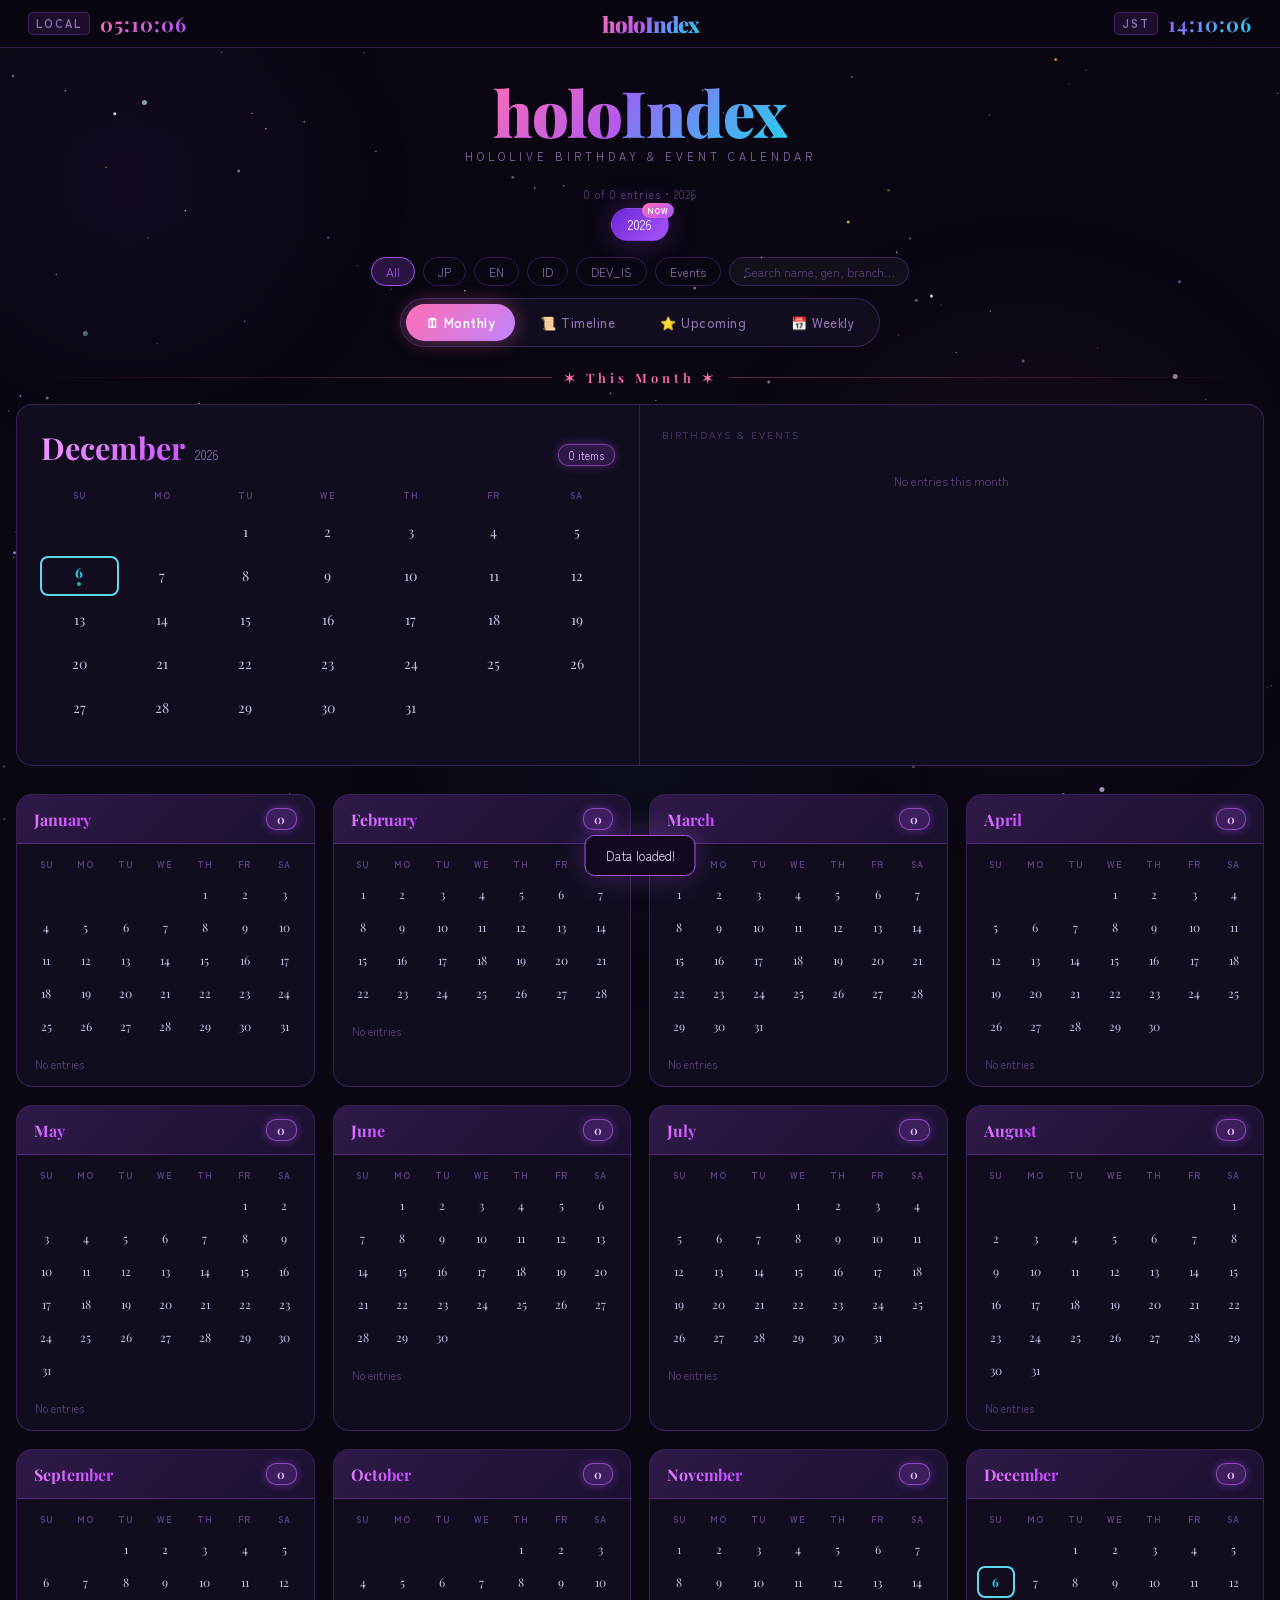
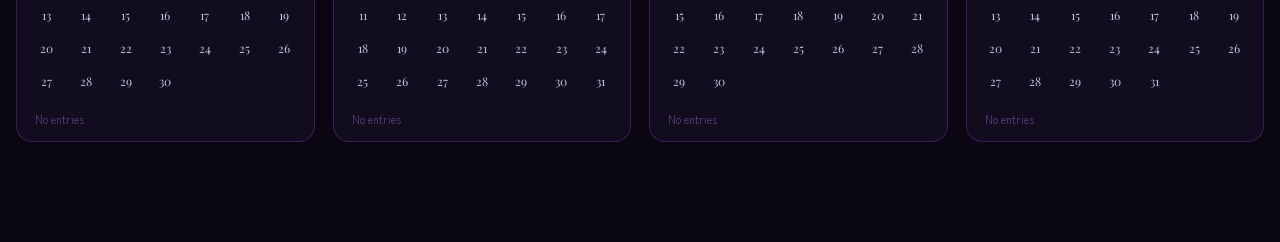
==== index.html @ 240d1dfe "Add files via upload" ====
<!DOCTYPE html>
<html lang="en">
<head>
<meta charset="UTF-8">
<meta name="viewport" content="width=device-width, initial-scale=1.0">
<title>holoIndex — Hololive Birthday & Event Calendar</title>
<!-- PWA -->
<link rel="manifest" href="manifest.json">
<meta name="theme-color" content="#a855f7">
<meta name="apple-mobile-web-app-capable" content="yes">
<meta name="apple-mobile-web-app-status-bar-style" content="black-translucent">
<meta name="apple-mobile-web-app-title" content="holoIndex">
<link rel="icon" href="favicon.ico">
<link rel="apple-touch-icon" href="icons/icon-192.png">
<link rel="preconnect" href="https://fonts.googleapis.com">
<link rel="preconnect" href="https://fonts.gstatic.com" crossorigin>
<!-- Subsetted to only weights actually used; display=swap prevents render blocking -->
<link rel="preload" as="style" href="https://fonts.googleapis.com/css2?family=Playfair+Display:ital,wght@0,400;0,700;0,900;1,400&family=Zen+Kaku+Gothic+New:wght@400;500;700&display=swap" onload="this.onload=null;this.rel='stylesheet'">
<noscript><link href="https://fonts.googleapis.com/css2?family=Playfair+Display:ital,wght@0,400;0,700;0,900;1,400&family=Zen+Kaku+Gothic+New:wght@400;500;700&display=swap" rel="stylesheet"></noscript>
<style>
:root {
  --bg-deep: #0a0612;
  --bg-card: #12091f;
  --bg-glass: rgba(20,10,40,0.7);
  --pink: #ff6eb4;
  --pink-light: #ffb3d9;
  --purple: #a855f7;
  --purple-deep: #6d28d9;
  --cyan: #22d3ee;
  --teal: #14b8a6;
  --gold: #cbd5e1;
  --gold-light: #f1f5f9;
  --border: rgba(168,85,247,0.25);
  --border-bright: rgba(168,85,247,0.6);
  --text: #e8d5f5;
  --text-dim: #9070b0;
  --text-muted: #5a3f7a;
  --shadow-purple: 0 0 30px rgba(168,85,247,0.3);
  --shadow-pink: 0 0 20px rgba(255,110,180,0.4);
  --shadow-gold: 0 0 20px rgba(203,213,225,0.35);
  /* Birthday palette aliases */
  --accent: #ff6eb4;
  --accent2: #c084fc;
  --accent3: #60d8f0;
  --glow: rgba(255,110,180,0.4);
  --surface: #110d1f;
  --surface2: #1a1430;
}
*{box-sizing:border-box;margin:0;padding:0}
html{scroll-behavior:smooth}
body{font-family:'Zen Kaku Gothic New',sans-serif;background:var(--bg-deep);color:var(--text);min-height:100vh;overflow-x:hidden;position:relative;}

/* STARFIELD — canvas-based, GPU-friendly */
#starfield{position:fixed;top:0;left:0;width:100%;height:100%;pointer-events:none;z-index:0;}
/* Static nebula blobs — no JS animation, composited once */
.nebula{position:absolute;border-radius:50%;filter:blur(80px);pointer-events:none;will-change:auto;}

/* CLOCK BAR */
#clockbar{position:sticky;top:0;z-index:100;background:rgba(10,6,18,0.96);backdrop-filter:blur(6px);-webkit-backdrop-filter:blur(6px);border-bottom:1px solid var(--border);padding:10px 28px;display:flex;justify-content:space-between;align-items:center;gap:16px;}
.clock-item{display:flex;align-items:center;gap:10px;font-family:'Playfair Display',serif;}
.clock-label{font-family:'Zen Kaku Gothic New',sans-serif;font-size:11px;letter-spacing:2px;text-transform:uppercase;color:var(--text-dim);font-weight:700;background:rgba(168,85,247,0.12);border:1px solid var(--border);border-radius:5px;padding:2px 7px;line-height:1.6;}
.clock-time{font-size:20px;font-weight:700;background:linear-gradient(135deg,var(--pink),var(--purple));-webkit-background-clip:text;-webkit-text-fill-color:transparent;background-clip:text;letter-spacing:1px;}
.clock-jst .clock-time{background:linear-gradient(135deg,var(--purple),var(--cyan));-webkit-background-clip:text;-webkit-text-fill-color:transparent;background-clip:text;}

/* HEADER */
#header{position:relative;z-index:10;text-align:center;padding:32px 24px 16px;}
.logo{font-family:'Playfair Display',serif;font-size:clamp(36px,6vw,64px);font-weight:900;letter-spacing:-1px;line-height:1;cursor:default;display:inline-block;}
.logo-holo{background:linear-gradient(135deg,#ff6eb4,#a855f7);-webkit-background-clip:text;-webkit-text-fill-color:transparent;background-clip:text;}
.logo-index{background:linear-gradient(135deg,#a855f7,#22d3ee);-webkit-background-clip:text;-webkit-text-fill-color:transparent;background-clip:text;}
.logo-sub{font-family:'Zen Kaku Gothic New',sans-serif;font-size:11px;letter-spacing:4px;text-transform:uppercase;color:var(--text-dim);margin-top:4px;}



/* YEAR SWITCHER */
#year-switcher{position:relative;z-index:10;display:flex;gap:8px;justify-content:center;padding:0 16px 16px;flex-wrap:wrap;}
.year-btn{padding:6px 16px;border-radius:20px;border:1px solid var(--border);background:transparent;color:var(--text-dim);cursor:pointer;font-family:'Zen Kaku Gothic New',sans-serif;font-size:13px;transition:all 0.2s;position:relative;}
.year-btn:hover{border-color:var(--purple);color:var(--purple)}
.year-btn.active{background:linear-gradient(135deg,var(--purple-deep),var(--purple));border-color:transparent;color:white;box-shadow:var(--shadow-purple);}
.now-badge{position:absolute;top:-6px;right:-6px;background:linear-gradient(135deg,var(--pink),var(--purple));color:white;font-size:8px;font-weight:700;letter-spacing:1px;padding:2px 5px;border-radius:8px;text-transform:uppercase;}

/* FILTER BAR */
#filter-bar{position:relative;z-index:10;display:flex;gap:8px;align-items:center;padding:0 16px 12px;flex-wrap:wrap;justify-content:center;}
.filter-btn{padding:5px 14px;border-radius:16px;border:1px solid var(--border);background:transparent;color:var(--text-dim);cursor:pointer;font-family:'Zen Kaku Gothic New',sans-serif;font-size:12px;transition:all 0.2s;}
.filter-btn:hover{border-color:var(--purple);color:var(--purple)}
.filter-btn.active{background:rgba(168,85,247,0.2);border-color:var(--purple);color:var(--purple);}
.filter-btn.events-btn.active{background:rgba(203,213,225,0.12);border-color:var(--gold);color:var(--gold);}
#search-input{padding:5px 14px;border-radius:16px;border:1px solid var(--border);background:rgba(255,255,255,0.04);color:var(--text);font-family:inherit;font-size:12px;outline:none;transition:border-color 0.2s;width:180px;}
#search-input:focus{border-color:var(--purple)}
#search-input::placeholder{color:var(--text-muted)}

/* ── VIEW TABS — pill style matching holoIndexBirthday ── */
#view-tabs{position:relative;z-index:10;display:flex;justify-content:center;padding:0 16px 22px;}
#view-tabs-inner{display:flex;gap:5px;background:var(--surface);border:1px solid var(--border);border-radius:50px;padding:5px;flex-wrap:wrap;}
.view-tab{background:transparent;border:none;color:var(--text-dim);cursor:pointer;font-family:'Zen Kaku Gothic New',sans-serif;font-size:13px;font-weight:500;padding:9px 20px;border-radius:40px;transition:all 0.3s;display:flex;align-items:center;gap:5px;letter-spacing:0.5px;}
.view-tab:hover:not(.active){color:var(--text);background:rgba(255,255,255,0.05);}
.view-tab.active{background:linear-gradient(135deg,var(--accent),var(--accent2));color:white;font-weight:700;box-shadow:0 0 20px var(--glow);}

/* MAIN */
#main{position:relative;z-index:10;max-width:1400px;margin:0 auto;padding:0 16px 40px;}
.view-pane{display:none}
.view-pane.active{display:block}


/* ── NEXT UP MINI BANNER (Monthly page) ── */
.next-up-banner{position:relative;background:var(--surface);border:1px solid var(--border-bright);border-radius:16px;padding:18px 24px;margin-bottom:20px;display:flex;align-items:center;gap:18px;overflow:hidden;cursor:pointer;transition:transform 0.25s,box-shadow 0.25s;}
.next-up-banner::before{content:'';position:absolute;inset:0;background:linear-gradient(135deg,rgba(168,85,247,0.08),rgba(255,110,180,0.06));pointer-events:none;}
.next-up-banner:hover{transform:translateY(-3px);box-shadow:0 16px 48px rgba(168,85,247,0.2);}
.next-up-banner.is-event-banner{border-color:rgba(203,213,225,0.45);}
.next-up-banner.is-event-banner::before{background:linear-gradient(135deg,rgba(203,213,225,0.07),rgba(148,163,184,0.04));}
.nub-label{font-size:10px;letter-spacing:2.5px;text-transform:uppercase;color:var(--text-dim);font-family:'Zen Kaku Gothic New',sans-serif;margin-bottom:4px;font-weight:700;text-align:center;}
.nub-avatar{flex-shrink:0;width:54px;height:54px;border-radius:50%;border:2px solid var(--border-bright);overflow:hidden;display:flex;align-items:center;justify-content:center;font-size:28px;background:var(--bg-deep);box-shadow:var(--shadow-purple);}
.nub-avatar img{width:100%;height:100%;object-fit:cover;}
.nub-info{flex:1;min-width:0;}
.nub-name{font-family:'Playfair Display',serif;font-size:1.25rem;font-weight:700;color:var(--text);white-space:nowrap;overflow:hidden;text-overflow:ellipsis;}
.nub-date{font-size:12px;color:var(--pink);font-weight:600;margin-top:2px;}
.nub-countdown{display:flex;gap:10px;align-items:center;flex-shrink:0;}
.nub-countdown-unit{display:flex;flex-direction:column;align-items:center;background:rgba(168,85,247,0.12);border:1px solid rgba(168,85,247,0.3);border-radius:10px;padding:8px 12px;min-width:52px;}
.nub-countdown-unit.gold-unit{background:rgba(203,213,225,0.08);border-color:rgba(203,213,225,0.3);}
.nub-num{font-family:'Playfair Display',serif;font-size:1.5rem;font-weight:700;background:linear-gradient(135deg,var(--pink),var(--purple));-webkit-background-clip:text;-webkit-text-fill-color:transparent;background-clip:text;line-height:1;}
.nub-num.gold-num{background:linear-gradient(135deg,#f1f5f9,#94a3b8);-webkit-background-clip:text;-webkit-text-fill-color:transparent;background-clip:text;}
.nub-lbl{font-size:9px;letter-spacing:1.5px;text-transform:uppercase;color:var(--text-muted);margin-top:3px;font-weight:700;}
.nub-today{font-family:'Playfair Display',serif;font-size:1.4rem;font-weight:700;}
.nub-arrow{font-size:20px;color:var(--text-muted);flex-shrink:0;transition:color 0.2s;}
.next-up-banner:hover .nub-arrow{color:var(--purple);}
@media(max-width:600px){.nub-countdown{gap:6px;}.nub-countdown-unit{padding:6px 8px;min-width:42px;}.nub-num{font-size:1.2rem;}.next-up-banner{gap:12px;padding:14px 16px;}}

.this-month-divider{text-align:center;margin-bottom:18px;font-family:'Playfair Display',serif;font-size:13px;font-weight:600;letter-spacing:4px;color:var(--pink);display:flex;align-items:center;gap:12px;}
.this-month-divider::before,.this-month-divider::after{content:'';flex:1;height:1px;background:linear-gradient(90deg,transparent,rgba(255,110,180,0.35));}
.this-month-divider::after{background:linear-gradient(90deg,rgba(255,110,180,0.35),transparent);}

.this-month-panel{background:var(--surface);border:1px solid var(--border);border-radius:16px;overflow:hidden;margin-bottom:28px;transition:transform 0.3s,box-shadow 0.3s;}
.this-month-panel:hover{transform:translateY(-4px);box-shadow:0 20px 60px rgba(192,132,252,0.15);}
.this-month-inner{display:grid;grid-template-columns:1fr 1fr;min-height:360px;}
@media(max-width:800px){.this-month-inner{grid-template-columns:1fr;}}
.this-month-cal{padding:22px 24px;border-right:1px solid var(--border);}
@media(max-width:800px){.this-month-cal{border-right:none;border-bottom:1px solid var(--border);}}
.this-month-cal-header{display:flex;align-items:baseline;gap:10px;margin-bottom:18px;flex-wrap:wrap;}
.this-month-cal-title{font-family:'Playfair Display',serif;font-size:1.9rem;font-weight:700;background:linear-gradient(135deg,#f0a0ff,#cc50ff);-webkit-background-clip:text;-webkit-text-fill-color:transparent;background-clip:text;}
.this-month-cal-year{font-size:13px;color:var(--text-dim);}
.this-month-cal-count{margin-left:auto;font-size:11px;color:#e8b0ff;background:rgba(180,80,255,0.18);border:1px solid rgba(200,100,255,0.5);padding:2px 10px;border-radius:10px;box-shadow:0 0 10px rgba(180,80,255,0.35);}
.this-month-cal-body{}
.this-month-list{padding:22px 22px;overflow-y:auto;max-height:500px;display:flex;flex-direction:column;gap:8px;}
.this-month-list::-webkit-scrollbar{width:4px}
.this-month-list::-webkit-scrollbar-track{background:transparent}
.this-month-list::-webkit-scrollbar-thumb{background:var(--purple);border-radius:2px}
.this-month-list-header{font-size:10px;letter-spacing:2px;text-transform:uppercase;color:var(--text-muted);margin-bottom:2px;flex-shrink:0;}

/* Shared entry row style (featured + grid) */
.bday-row-item{display:flex;align-items:center;gap:10px;padding:8px 11px;background:var(--surface2);border-radius:10px;border:1px solid var(--border);cursor:pointer;transition:all 0.2s;font-size:13px;}
.bday-row-item:hover{border-color:var(--accent2);background:rgba(192,132,252,0.08);}
.bday-row-item.is-event{background:rgba(203,213,225,0.04);border-color:rgba(203,213,225,0.18);}
.bday-row-item.is-event:hover{border-color:rgba(203,213,225,0.4);background:rgba(203,213,225,0.08);}
.bday-day-badge{flex-shrink:0;min-width:28px;height:28px;border-radius:50%;display:flex;align-items:center;justify-content:center;font-family:'Playfair Display',serif;font-size:12px;font-weight:700;background:linear-gradient(135deg,var(--accent),var(--accent2));color:white;}
.bday-day-badge.gold{background:linear-gradient(135deg,#334155,#94a3b8);color:#f1f5f9;}
.bday-day-badge.cyan{background:linear-gradient(135deg,var(--teal),var(--cyan));color:#fff;}
.bday-row-item.is-debut{background:rgba(34,211,238,0.05);border-color:rgba(34,211,238,0.2);}
.bday-row-item.is-debut:hover{border-color:rgba(34,211,238,0.5);background:rgba(34,211,238,0.1);}
.bday-row-item.is-both{background:linear-gradient(135deg,rgba(255,110,180,0.07),rgba(34,211,238,0.07));border-color:rgba(160,200,230,0.35);}
.bday-row-item.is-both:hover{border-color:rgba(160,200,230,0.7);background:linear-gradient(135deg,rgba(255,110,180,0.12),rgba(34,211,238,0.12));}
.bday-name.both-name{color:transparent !important;}
.bday-name.both-name::after{content:attr(data-name);position:absolute;left:0;top:0;width:100%;background:linear-gradient(90deg,var(--pink),var(--cyan));-webkit-background-clip:text;-webkit-text-fill-color:transparent;background-clip:text;}
.bday-name.debut-name{color:#a8eefc;}
.bday-countdown.cyan{color:var(--cyan);}
.bday-day-badge{flex-shrink:0;min-width:32px;height:32px;border-radius:8px;display:flex;align-items:center;justify-content:center;font-family:'Playfair Display',serif;font-size:13px;font-weight:700;background:linear-gradient(135deg,var(--accent),var(--accent2));color:white;box-shadow:0 2px 6px rgba(0,0,0,0.4);}
.bday-day-badge.gold{background:linear-gradient(135deg,#334155,#94a3b8);color:#f1f5f9;}
.bday-day-badge.cyan{background:linear-gradient(135deg,var(--teal),var(--cyan));color:#fff;}
.bday-day-badge.pink-cyan{background:linear-gradient(135deg,var(--accent),var(--cyan));color:#fff;}
.bday-avatar{flex-shrink:0;width:32px;height:32px;border-radius:50%;border:2px solid rgba(168,85,247,0.5);overflow:hidden;display:flex;align-items:center;justify-content:center;font-size:15px;background:var(--bg-deep);box-shadow:0 2px 6px rgba(0,0,0,0.4);}
.bday-avatar img{width:100%;height:100%;object-fit:cover}
.bday-name{font-weight:700;flex:1;white-space:nowrap;overflow:hidden;text-overflow:ellipsis;color:var(--text);position:relative;}
.bday-name.both-name{overflow:visible;}
.bday-name.event-name{color:var(--gold-light);}
.bday-gen{font-size:11px;color:var(--text-muted);}
.bday-countdown{flex-shrink:0;font-family:'Playfair Display',serif;font-size:11px;font-weight:700;color:var(--accent);white-space:nowrap;}
.bday-countdown.gold{color:var(--gold);}
.bday-countdown.teal{color:var(--teal);}
.bday-countdown.past{color:var(--text-muted);font-weight:400;}
.bday-countdown.both{background:linear-gradient(90deg,var(--pink),var(--cyan)) !important;-webkit-background-clip:text !important;-webkit-text-fill-color:transparent !important;background-clip:text !important;}

/* ── 12-MONTH GRID — holoIndexBirthday style ── */
.months-grid{display:grid;grid-template-columns:repeat(auto-fill,minmax(290px,1fr));gap:18px;padding-bottom:60px;}
.month-card{background:var(--surface);border:1px solid var(--border);border-radius:16px;overflow:hidden;transition:transform 0.3s,box-shadow 0.3s;}
.month-card:hover{transform:translateY(-4px);box-shadow:0 20px 60px rgba(192,132,252,0.15);}
.month-card-header{padding:13px 17px;background:linear-gradient(135deg,rgba(180,80,255,0.18),rgba(140,60,255,0.08));border-bottom:1px solid rgba(180,80,255,0.3);display:flex;justify-content:space-between;align-items:center;}
.month-card-name{font-family:'Playfair Display',serif;font-size:16px;font-weight:700;background:linear-gradient(135deg,#e580ff,#c040ff);-webkit-background-clip:text;-webkit-text-fill-color:transparent;background-clip:text;}
.month-card-count{font-size:12px;font-weight:700;font-family:'Playfair Display',serif;color:#e8b0ff;background:rgba(180,80,255,0.2);border:1px solid rgba(200,100,255,0.6);padding:2px 10px;border-radius:10px;letter-spacing:0.5px;box-shadow:0 0 10px rgba(180,80,255,0.4);}
.month-card-cal{padding:11px;}
.month-entries{display:flex;flex-direction:column;gap:6px;padding:0 10px 10px;max-height:240px;overflow-y:auto;}
.month-entries::-webkit-scrollbar{width:3px}
.month-entries::-webkit-scrollbar-thumb{background:var(--border-bright);border-radius:2px}

/* MINI CALENDAR */
.mini-cal{width:100%}
.mini-cal-grid{display:grid;grid-template-columns:repeat(7,1fr);gap:3px;}
.mini-cal-grid.large-grid{gap:6px;}
.mini-cal-day-label{text-align:center;font-size:9px;color:var(--text-muted);padding:3px 2px 5px;font-weight:700;letter-spacing:1px;text-transform:uppercase;}
.mini-cal-cell{text-align:center;font-size:12px;padding:5px 2px;border-radius:7px;cursor:default;position:relative;font-family:'Playfair Display',serif;color:#c8bfe0;min-height:30px;display:flex;flex-direction:column;align-items:center;justify-content:center;line-height:1;transition:all 0.2s;}
.mini-cal-cell.large{font-size:14px;min-height:38px;}
/* Birthday cells: soft pink with opacity */
.mini-cal-cell.has-birthday{background:linear-gradient(135deg,rgba(255,110,180,0.9),rgba(192,132,252,0.8));border:1px solid rgba(255,110,180,0.95);color:#fff;font-weight:700;cursor:pointer;box-shadow:0 0 10px rgba(255,110,180,0.55),inset 0 1px 0 rgba(255,255,255,0.25);text-shadow:0 1px 3px rgba(0,0,0,0.4);}
.mini-cal-cell.has-birthday:hover{background:linear-gradient(135deg,rgba(255,110,180,1),rgba(192,132,252,0.95));transform:scale(1.12);z-index:2;box-shadow:0 0 18px rgba(255,110,180,0.75);}
.mini-cal-cell.has-event{color:#0f172a;background:linear-gradient(135deg,rgba(241,245,249,0.95),rgba(203,213,225,0.85));font-weight:700;cursor:pointer;border:1px solid rgba(241,245,249,0.99);box-shadow:0 0 10px rgba(203,213,225,0.4),inset 0 1px 0 rgba(255,255,255,0.5);text-shadow:0 1px 2px rgba(0,0,0,0.15);}
.mini-cal-cell.has-event:hover{background:linear-gradient(135deg,rgba(241,245,249,1),rgba(203,213,225,0.95));transform:scale(1.12);z-index:2;box-shadow:0 0 18px rgba(203,213,225,0.6);}
.mini-cal-cell.has-birthday.has-event{background:linear-gradient(135deg,rgba(255,110,180,0.9),rgba(192,132,252,0.8));border:2px solid rgba(241,245,249,0.95);color:#fff;font-weight:700;cursor:pointer;box-shadow:0 0 10px rgba(255,110,180,0.55),0 0 8px rgba(203,213,225,0.4),inset 0 1px 0 rgba(255,255,255,0.25);text-shadow:0 1px 3px rgba(0,0,0,0.4);}
.mini-cal-cell.has-birthday.has-event:hover{background:linear-gradient(135deg,rgba(255,110,180,1),rgba(192,132,252,0.95));transform:scale(1.12);z-index:2;box-shadow:0 0 18px rgba(255,110,180,0.75),0 0 12px rgba(203,213,225,0.5);}
.mini-cal-cell.has-debut{background:linear-gradient(135deg,rgba(34,211,238,0.9),rgba(20,184,166,0.8));border:1px solid rgba(34,211,238,0.95);color:#fff;font-weight:700;cursor:pointer;box-shadow:0 0 10px rgba(34,211,238,0.55),inset 0 1px 0 rgba(255,255,255,0.25);text-shadow:0 1px 3px rgba(0,0,0,0.4);}
.mini-cal-cell.has-debut:hover{background:linear-gradient(135deg,rgba(34,211,238,1),rgba(20,184,166,0.95));transform:scale(1.12);z-index:2;box-shadow:0 0 18px rgba(34,211,238,0.75);}
.mini-cal-cell.has-birthday.has-debut{background:linear-gradient(135deg,rgba(255,110,180,0.9) 0%,rgba(200,100,220,0.75) 50%,rgba(34,211,238,0.9) 100%);border:1px solid rgba(200,160,240,0.95);color:#fff;font-weight:700;box-shadow:0 0 10px rgba(255,110,180,0.45),0 0 8px rgba(34,211,238,0.4),inset 0 1px 0 rgba(255,255,255,0.25);text-shadow:0 1px 3px rgba(0,0,0,0.5);}
.mini-cal-cell.has-birthday.has-debut:hover{background:linear-gradient(135deg,rgba(255,110,180,1) 0%,rgba(200,100,220,0.9) 50%,rgba(34,211,238,1) 100%);transform:scale(1.12);z-index:2;box-shadow:0 0 16px rgba(255,110,180,0.65),0 0 12px rgba(34,211,238,0.55);}
.mini-cal-cell.has-event.has-debut{background:linear-gradient(135deg,rgba(34,211,238,0.9),rgba(20,184,166,0.8));border:2px solid rgba(241,245,249,0.95);color:#fff;font-weight:700;cursor:pointer;box-shadow:0 0 10px rgba(34,211,238,0.55),0 0 8px rgba(203,213,225,0.4),inset 0 1px 0 rgba(255,255,255,0.25);text-shadow:0 1px 3px rgba(0,0,0,0.4);}
.mini-cal-cell.has-event.has-debut:hover{background:linear-gradient(135deg,rgba(34,211,238,1),rgba(20,184,166,0.95));transform:scale(1.12);z-index:2;box-shadow:0 0 18px rgba(34,211,238,0.75),0 0 12px rgba(203,213,225,0.5);}
.mini-cal-cell.has-birthday.has-event.has-debut{background:linear-gradient(135deg,rgba(255,110,180,0.9) 0%,rgba(200,100,220,0.75) 50%,rgba(34,211,238,0.9) 100%);border:2px solid rgba(241,245,249,0.95);color:#fff;font-weight:700;box-shadow:0 0 12px rgba(255,110,180,0.45),0 0 10px rgba(203,213,225,0.4),0 0 8px rgba(34,211,238,0.4),inset 0 1px 0 rgba(255,255,255,0.25);text-shadow:0 1px 3px rgba(0,0,0,0.5);}
.mini-cal-cell.has-birthday.has-event.has-debut:hover{background:linear-gradient(135deg,rgba(255,110,180,1) 0%,rgba(200,100,220,0.9) 50%,rgba(34,211,238,1) 100%);transform:scale(1.12);z-index:2;box-shadow:0 0 18px rgba(255,110,180,0.65),0 0 16px rgba(203,213,225,0.5),0 0 12px rgba(34,211,238,0.55);}
.mini-cal-cell.today{outline:2px solid var(--accent3);outline-offset:-1px;color:var(--cyan);font-weight:700;}
.mini-cal-cell.has-birthday.has-event.has-debut.today{outline:none;box-shadow:0 0 0 2px rgba(34,211,238,0.8),0 0 12px rgba(255,110,180,0.45),0 0 10px rgba(203,213,225,0.4),0 0 8px rgba(34,211,238,0.4),inset 0 1px 0 rgba(255,255,255,0.25);}
.mini-cal-cell .today-dot{width:4px;height:4px;border-radius:50%;background:var(--teal);margin-top:2px;flex-shrink:0;}

/* TIMELINE */
.timeline-month{margin-bottom:36px}
.timeline-month-title{font-family:'Playfair Display',serif;font-size:22px;font-weight:700;color:var(--text);margin-bottom:14px;padding-bottom:8px;border-bottom:1px solid var(--border);display:flex;align-items:center;gap:8px;}
.timeline-month-title::before{content:'';width:5px;height:22px;border-radius:2px;background:linear-gradient(var(--pink),var(--purple));display:inline-block;}
.timeline-scroll{display:flex;gap:14px;overflow-x:auto;padding-bottom:10px;}
.timeline-scroll::-webkit-scrollbar{height:5px}
.timeline-scroll::-webkit-scrollbar-track{background:transparent}
.timeline-scroll::-webkit-scrollbar-thumb{background:var(--border-bright);border-radius:2px}
.timeline-card{flex:0 0 auto;width:175px;background:rgba(17,13,31,0.95);border:1px solid var(--border);border-radius:14px;padding:16px 13px;text-align:center;cursor:pointer;transition:border-color 0.2s,transform 0.2s,box-shadow 0.2s;}
.timeline-card:hover{border-color:var(--border-bright);transform:translateY(-2px);box-shadow:var(--shadow-purple)}
.timeline-card.event-card{border-color:rgba(203,213,225,0.3)}
.timeline-card.event-card:hover{border-color:var(--gold);box-shadow:var(--shadow-gold)}
.tl-date-circle{width:52px;height:52px;border-radius:50%;margin:0 auto 10px;background:linear-gradient(135deg,var(--purple-deep),var(--purple));display:flex;align-items:center;justify-content:center;font-family:'Playfair Display',serif;font-size:20px;font-weight:700;color:white;box-shadow:var(--shadow-purple);}
.timeline-card.event-card .tl-date-circle{background:linear-gradient(135deg,#334155,#94a3b8);color:#f1f5f9;box-shadow:var(--shadow-gold);}
.timeline-card.both-card{border-color:rgba(160,200,230,0.35);}
.timeline-card.both-card:hover{border-color:rgba(160,200,230,0.7);box-shadow:0 0 12px rgba(160,200,230,0.3);}
.timeline-card.both-card .tl-date-circle{background:linear-gradient(135deg,var(--accent),var(--cyan));}
.timeline-card.both-card .tl-name{background:linear-gradient(90deg,var(--pink),var(--cyan));-webkit-background-clip:text;-webkit-text-fill-color:transparent;background-clip:text;}
.tl-name.both-name{background:linear-gradient(90deg,var(--pink),var(--cyan));-webkit-background-clip:text;-webkit-text-fill-color:transparent;background-clip:text;}
.timeline-card.both-card .tl-gen-badge{background:linear-gradient(135deg,rgba(255,110,180,0.15),rgba(34,211,238,0.15));color:var(--cyan);border-color:rgba(160,200,230,0.3);}
.timeline-card.debut-card{border-color:rgba(34,211,238,0.3);}
.timeline-card.debut-card:hover{border-color:var(--cyan);box-shadow:0 0 12px rgba(34,211,238,0.3);}
.timeline-card.debut-card .tl-date-circle{background:linear-gradient(135deg,var(--teal),var(--cyan));box-shadow:0 0 10px rgba(34,211,238,0.4);}
.timeline-card.debut-card .tl-gen-badge{background:rgba(34,211,238,0.15);color:var(--cyan);border-color:rgba(34,211,238,0.3);}
.upcoming-item.both-item{border-color:rgba(160,200,230,0.35);}
.upcoming-item.both-item:hover{border-color:rgba(160,200,230,0.7);background:linear-gradient(135deg,rgba(255,110,180,0.05),rgba(34,211,238,0.05));}
.upcoming-item.debut-item{border-color:rgba(34,211,238,0.2);}
.upcoming-item.debut-item:hover{border-color:var(--cyan);background:rgba(34,211,238,0.05);}
.up-time.cyan{color:var(--cyan);}
.week-chip.both-chip{background:linear-gradient(135deg,rgba(255,110,180,0.1),rgba(34,211,238,0.1));border-color:rgba(160,200,230,0.3);}
.week-chip.both-chip:hover{background:linear-gradient(135deg,rgba(255,110,180,0.2),rgba(34,211,238,0.2));}
.chip-name.both{background:linear-gradient(90deg,var(--pink),var(--cyan));-webkit-background-clip:text;-webkit-text-fill-color:transparent;background-clip:text;}
.week-chip.debut-chip{background:rgba(34,211,238,0.1);border-color:rgba(34,211,238,0.25);}
.week-chip.debut-chip:hover{background:rgba(34,211,238,0.2);}
.chip-name.cyan{color:var(--cyan);}
.tl-avatar{width:66px;height:66px;border-radius:50%;margin:0 auto 8px;border:2px solid var(--border-bright);overflow:hidden;display:flex;align-items:center;justify-content:center;font-size:30px;background:var(--bg-card);}
.tl-avatar img{width:100%;height:100%;object-fit:cover}
.tl-name{font-size:13px;font-weight:600;color:var(--text);white-space:nowrap;overflow:hidden;text-overflow:ellipsis;margin-bottom:5px;}
.tl-gen-badge{display:inline-block;font-size:11px;padding:3px 8px;border-radius:8px;background:rgba(168,85,247,0.2);color:var(--purple);border:1px solid rgba(168,85,247,0.3);letter-spacing:0.5px;}
.timeline-card.event-card .tl-gen-badge{background:rgba(203,213,225,0.12);color:var(--gold);border-color:rgba(203,213,225,0.3);}
.tl-debut{font-size:11px;color:var(--text-muted);margin-top:4px}

/* UPCOMING */
.upcoming-next{background:rgba(20,10,40,0.85);border:1px solid var(--border-bright);border-radius:20px;padding:28px;margin-bottom:24px;box-shadow:var(--shadow-purple);display:flex;align-items:center;gap:28px;flex-wrap:wrap;justify-content:center;}
.upcoming-avatar{width:120px;height:120px;border-radius:50%;border:3px solid var(--pink);overflow:hidden;display:flex;align-items:center;justify-content:center;font-size:52px;background:var(--bg-card);box-shadow:var(--shadow-pink);}
.upcoming-avatar img{width:100%;height:100%;object-fit:cover}
.upcoming-info{text-align:center}
.upcoming-label{font-size:12px;letter-spacing:3px;text-transform:uppercase;color:var(--text-dim);margin-bottom:4px;}
.upcoming-name{font-family:'Playfair Display',serif;font-size:clamp(20px,5vw,32px);font-weight:700;color:var(--text);margin-bottom:4px;}
.upcoming-date{font-family:'Playfair Display',serif;font-size:clamp(14px,3vw,19px);color:var(--pink);margin-bottom:12px;}
.upcoming-countdown{display:flex;gap:16px;justify-content:center;flex-wrap:wrap;}
.countdown-unit{text-align:center}
.countdown-num{font-family:'Playfair Display',serif;font-size:clamp(40px,10vw,72px);font-weight:900;background:linear-gradient(160deg,#e0f7ff 0%,#7dd3fc 50%,#bfdbfe 100%);-webkit-background-clip:text;-webkit-text-fill-color:transparent;background-clip:text;line-height:1;display:block;}
.countdown-lbl{font-size:11px;letter-spacing:2px;text-transform:uppercase;color:var(--text-dim);font-weight:500;}
.today-badge{font-family:'Playfair Display',serif;font-size:28px;font-weight:700;color:var(--teal);letter-spacing:2px;}
.upcoming-list{display:flex;flex-direction:column;gap:10px;}
/* Removed backdrop-filter from every row — it forces a compositing layer per item and kills scroll perf on mobile */
.upcoming-item{background:rgba(20,10,40,0.75);border:1px solid var(--border);border-radius:12px;padding:14px 18px;display:flex;align-items:center;gap:14px;cursor:pointer;transition:border-color 0.2s,background 0.2s;content-visibility:auto;contain-intrinsic-size:0 68px;}
.upcoming-item:hover{border-color:var(--border-bright);background:rgba(168,85,247,0.07)}
.upcoming-item.event-item{border-color:rgba(203,213,225,0.2)}
.upcoming-item.event-item:hover{border-color:var(--gold)}
.up-avatar{width:48px;height:48px;border-radius:50%;border:2px solid var(--border-bright);overflow:hidden;display:flex;align-items:center;justify-content:center;font-size:24px;background:var(--bg-card);flex-shrink:0;}
.up-avatar img{width:100%;height:100%;object-fit:cover}
.up-info{flex:1;min-width:0}
.up-name{font-size:16px;font-weight:600;color:var(--text)}
.up-name.both{background:linear-gradient(90deg,var(--pink),var(--cyan)) !important;-webkit-background-clip:text !important;-webkit-text-fill-color:transparent !important;background-clip:text !important;color:transparent !important;}
.up-sub{font-size:13px;color:var(--text-dim);margin-top:2px}
.up-time{font-family:'Playfair Display',serif;font-size:16px;color:var(--pink);font-weight:600;white-space:nowrap;}
.up-time.gold{color:var(--gold)}.up-time.teal{color:var(--teal)}.up-time.muted{color:var(--text-muted)}

/* WEEKLY */
.week-nav{display:flex;align-items:center;justify-content:center;gap:16px;margin-bottom:18px;}
.week-nav-btn{background:transparent;border:1px solid var(--border);color:var(--text-dim);border-radius:8px;padding:8px 18px;cursor:pointer;font-family:inherit;font-size:15px;transition:all 0.2s;}
.week-nav-btn:hover{border-color:var(--purple);color:var(--purple)}
.week-range{font-family:'Playfair Display',serif;font-size:clamp(14px,3vw,19px);color:var(--text);font-weight:600;min-width:min(260px,40vw);text-align:center;}
.week-grid-scroll{overflow-x:auto;padding-bottom:8px;}
.week-grid-scroll::-webkit-scrollbar{height:5px}
.week-grid-scroll::-webkit-scrollbar-track{background:transparent}
.week-grid-scroll::-webkit-scrollbar-thumb{background:var(--border-bright);border-radius:2px}
.week-grid{display:grid;grid-template-columns:repeat(7,minmax(120px,1fr));gap:10px;min-width:700px;}
.week-day-col{background:var(--bg-glass);border:1px solid var(--border);border-radius:14px;padding:14px 10px;min-height:200px;backdrop-filter:blur(6px);transition:border-color 0.2s;}
.week-day-col.today-col{border-color:var(--teal);box-shadow:0 0 14px rgba(20,184,166,0.2);}
.week-day-header{font-family:'Playfair Display',serif;font-size:15px;text-align:center;margin-bottom:10px;padding-bottom:7px;border-bottom:1px solid var(--border);}
.week-day-name{color:var(--text-dim);font-size:13px;text-transform:uppercase;letter-spacing:1px;display:block}
.week-day-num{font-size:26px;font-weight:700;color:var(--text);display:block;line-height:1.2;}
.week-day-col.today-col .week-day-num{color:var(--cyan)}
.week-chip{display:flex;align-items:center;gap:6px;padding:6px 8px;border-radius:8px;margin-bottom:5px;cursor:pointer;background:rgba(255,110,180,0.12);border:1px solid rgba(255,110,180,0.2);transition:all 0.2s;}
.week-chip:hover{background:rgba(255,110,180,0.25)}
.week-chip.event-chip{background:rgba(203,213,225,0.07);border-color:rgba(203,213,225,0.22);}
.week-chip.event-chip:hover{background:rgba(203,213,225,0.15)}
.chip-avatar{width:24px;height:24px;border-radius:50%;overflow:hidden;display:flex;align-items:center;justify-content:center;font-size:15px;background:var(--bg-card);flex-shrink:0;}
.chip-avatar img{width:100%;height:100%;object-fit:cover}
.chip-name{font-size:13px;font-weight:500;color:var(--text);white-space:nowrap;overflow:hidden;text-overflow:ellipsis;max-width:100%;}
.chip-name.gold{color:var(--gold-light)}

/* DETAIL MODAL */
/* Use visibility+opacity instead of display:none — avoids layout recalc on open */
#detail-overlay{position:fixed;inset:0;z-index:200;background:rgba(5,2,12,0.88);display:flex;align-items:center;justify-content:center;padding:20px;visibility:hidden;opacity:0;transition:opacity 0.18s,visibility 0.18s;}
#detail-overlay.open{visibility:visible;opacity:1;}
#detail-panel{background:linear-gradient(160deg,#0f0820 0%,#0a0518 60%,#0d0620 100%);border:1px solid rgba(168,85,247,0.35);border-radius:24px;max-width:580px;width:100%;position:relative;box-shadow:0 0 0 1px rgba(255,110,180,0.08),0 32px 80px rgba(0,0,0,0.7),0 0 60px rgba(168,85,247,0.12);animation:detailIn 0.2s cubic-bezier(0.16,1,0.3,1);overflow:hidden;}
#detail-panel::before{content:'';position:absolute;inset:0;background:radial-gradient(ellipse 80% 50% at 50% -10%,rgba(168,85,247,0.12) 0%,transparent 70%);pointer-events:none;z-index:0;}
#detail-panel.has-fullimg{max-width:min(1020px,95vw);height:92vh;display:flex;flex-direction:row;align-items:flex-start;}
.detail-fullimg-side{width:clamp(100px,45vw,480px);flex-shrink:0;position:relative;overflow:hidden;border-radius:24px 0 0 24px;background:var(--bg-deep);align-self:stretch;}
.detail-fullimg-side img{position:absolute;inset:0;width:100%;height:100%;object-fit:cover;object-position:top center;display:block;}
#detail-content-wrap{padding:36px 32px 32px;flex:1;min-width:0;overflow-y:auto;max-height:92vh;position:relative;z-index:1;}
#detail-panel:not(.has-fullimg) #detail-content-wrap{padding:40px 36px 36px;}
@keyframes detailIn{from{opacity:0;transform:translateY(16px) scale(0.98)}to{opacity:1;transform:translateY(0) scale(1)}}
/* Removed backdrop-filter from close button — not visible enough to justify the cost */
.detail-close{position:absolute;top:16px;right:16px;background:rgba(255,255,255,0.08);border:1px solid rgba(255,255,255,0.12);color:var(--text-dim);border-radius:50%;width:32px;height:32px;cursor:pointer;display:flex;align-items:center;justify-content:center;font-size:14px;transition:border-color 0.2s,color 0.2s,background 0.2s;z-index:10;}
.detail-close:hover{border-color:var(--pink);color:var(--pink);background:rgba(255,110,180,0.1);box-shadow:0 0 12px rgba(255,110,180,0.2);}
#day-overlay{position:fixed;inset:0;z-index:210;background:rgba(10,6,18,0.9);display:flex;align-items:center;justify-content:center;padding:20px;visibility:hidden;opacity:0;transition:opacity 0.15s,visibility 0.15s;}
#day-overlay.open{visibility:visible;opacity:1;}
#day-panel{background:var(--bg-card);border:1px solid var(--border);border-radius:20px;padding:32px 30px 28px;width:100%;max-width:600px;max-height:88vh;overflow-y:auto;position:relative;box-shadow:0 24px 80px rgba(0,0,0,0.6);}
#day-panel::-webkit-scrollbar{width:4px}
#day-panel::-webkit-scrollbar-thumb{background:var(--purple);border-radius:2px}
.day-modal-header{display:flex;align-items:center;gap:12px;margin-bottom:20px;padding-right:40px;}
.day-modal-title{font-family:'Playfair Display',serif;font-size:1.6rem;font-weight:700;background:linear-gradient(135deg,var(--pink),var(--purple));-webkit-background-clip:text;-webkit-text-fill-color:transparent;background-clip:text;}
.day-modal-count{font-size:12px;font-weight:700;font-family:'Playfair Display',serif;color:#e8b0ff;background:rgba(180,80,255,0.2);border:1px solid rgba(200,100,255,0.6);padding:3px 12px;border-radius:10px;letter-spacing:0.5px;box-shadow:0 0 10px rgba(180,80,255,0.4);}
.day-modal-list{display:flex;flex-direction:column;gap:10px;}
.day-modal-entry{display:flex;align-items:center;gap:14px;padding:14px 16px;background:var(--surface);border:1px solid var(--border);border-radius:12px;cursor:pointer;transition:all 0.2s;}
.day-modal-entry:hover{border-color:var(--pink);background:rgba(255,110,180,0.08);transform:translateX(3px);}
.day-modal-entry.is-event{border-color:rgba(203,213,225,0.25);}
.day-modal-entry.is-event:hover{border-color:var(--gold);background:rgba(203,213,225,0.06);}
.day-modal-avatar{width:46px;height:46px;border-radius:50%;overflow:hidden;flex-shrink:0;border:2px solid rgba(255,110,180,0.4);display:flex;align-items:center;justify-content:center;font-size:20px;background:linear-gradient(135deg,rgba(255,110,180,0.2),rgba(192,132,252,0.2));}
.day-modal-entry.is-event .day-modal-avatar{border-color:rgba(203,213,225,0.4);background:linear-gradient(135deg,rgba(30,41,59,0.3),rgba(148,163,184,0.15));}
.day-modal-avatar img{width:100%;height:100%;object-fit:cover;}
.day-modal-info{flex:1;min-width:0;}
.day-modal-name{font-size:15px;font-weight:600;color:var(--text);white-space:nowrap;overflow:hidden;text-overflow:ellipsis;}
.day-modal-entry.is-event .day-modal-name{color:var(--gold-light);}
.day-modal-sub{font-size:12px;color:var(--text-muted);margin-top:2px;}
.day-modal-type{font-size:10px;font-weight:700;letter-spacing:1px;text-transform:uppercase;padding:3px 9px;border-radius:6px;flex-shrink:0;}
.day-modal-type.birthday{background:rgba(255,110,180,0.15);color:var(--pink);border:1px solid rgba(255,110,180,0.3);}
.day-modal-type.debut{background:rgba(34,211,238,0.15);color:var(--cyan);border:1px solid rgba(34,211,238,0.3);}
.day-modal-type.event{background:rgba(203,213,225,0.12);color:var(--gold);border:1px solid rgba(203,213,225,0.28);}
.detail-back{position:absolute;top:16px;left:16px;background:rgba(255,255,255,0.05);border:1px solid rgba(255,255,255,0.1);color:var(--text-dim);border-radius:50%;width:32px;height:32px;cursor:pointer;display:flex;align-items:center;justify-content:center;font-size:14px;transition:all 0.2s;z-index:10;}
.detail-back:hover{border-color:var(--pink);color:var(--pink);}
.day-modal-arrow{font-size:12px;color:var(--text-muted);flex-shrink:0;}
.detail-avatar{width:110px;height:110px;border-radius:50%;border:none;margin:0 auto 6px;overflow:hidden;display:flex;align-items:center;justify-content:center;font-size:50px;background:var(--bg-card);position:relative;box-shadow:0 0 0 3px rgba(168,85,247,0.45),0 0 0 7px rgba(168,85,247,0.1),0 12px 36px rgba(0,0,0,0.55);}
.detail-avatar::after{content:'';position:absolute;inset:0;border-radius:50%;background:linear-gradient(135deg,rgba(255,110,180,0.18) 0%,transparent 55%);pointer-events:none;}
.detail-avatar img{width:100%;height:100%;object-fit:cover}
.detail-avatar.event-avatar{border-radius:18px;width:100%;height:160px;font-size:62px;box-shadow:0 0 0 2px rgba(203,213,225,0.45),0 0 0 6px rgba(203,213,225,0.08),0 12px 36px rgba(0,0,0,0.55);}
.detail-avatar.event-avatar::after{border-radius:18px;}
.detail-type-badge{display:inline-block;font-size:10px;padding:4px 12px;border-radius:20px;background:rgba(255,110,180,0.1);color:var(--pink);border:1px solid rgba(255,110,180,0.22);letter-spacing:2px;text-transform:uppercase;margin-bottom:8px;font-weight:700;}
.detail-type-badge.event{background:rgba(203,213,225,0.1);color:var(--gold);border-color:rgba(203,213,225,0.22)}
.detail-type-badge.debut{background:rgba(34,211,238,0.1);color:var(--cyan);border-color:rgba(34,211,238,0.22)}
.detail-name{font-family:'Playfair Display',serif;font-size:30px;font-weight:700;color:var(--text);margin-bottom:3px;text-align:center;letter-spacing:-0.5px;}
.detail-gen{font-size:12px;color:var(--text-muted);text-align:center;margin-bottom:18px;letter-spacing:1.5px;text-transform:uppercase;}
.detail-info-section{background:rgba(0,0,0,0.2);border:1px solid rgba(168,85,247,0.12);border-radius:16px;overflow:hidden;margin-bottom:14px;}
.detail-info-row{display:flex;justify-content:space-between;align-items:center;padding:11px 16px;font-size:14px;border-bottom:1px solid rgba(168,85,247,0.08);}
.detail-info-row:last-of-type{border-bottom:none}
.detail-info-row:hover{background:rgba(168,85,247,0.05);}
.detail-info-label{color:var(--text-muted);font-size:11px;letter-spacing:1px;text-transform:uppercase;font-weight:700;}
.detail-info-value{color:var(--text);font-weight:600;font-family:'Playfair Display',serif;font-size:15px;}
.detail-countdown{margin-top:0;text-align:center;padding:20px 16px 18px;background:linear-gradient(160deg,rgba(168,85,247,0.09) 0%,rgba(100,40,180,0.04) 100%);border-radius:18px;border:1px solid rgba(168,85,247,0.2);position:relative;overflow:hidden;flex:1;}
.detail-countdown::before{content:'';position:absolute;top:-40px;left:50%;transform:translateX(-50%);width:160px;height:80px;background:radial-gradient(ellipse,rgba(168,85,247,0.2),transparent 70%);pointer-events:none;}
.detail-countdown[style*="border-color:rgba(34,211,238"]{background:linear-gradient(160deg,rgba(34,211,238,0.07) 0%,rgba(20,184,166,0.03) 100%);border-color:rgba(34,211,238,0.2)!important;}
.detail-countdown[style*="border-color:rgba(34,211,238"]::before{background:radial-gradient(ellipse,rgba(34,211,238,0.18),transparent 70%);}
.detail-countdown-label{font-size:10px;letter-spacing:2.5px;text-transform:uppercase;color:var(--text-muted);margin-bottom:14px;font-weight:700;}
.detail-countdown-nums{display:flex;gap:8px;justify-content:center;flex-wrap:wrap}
.countdown-unit{text-align:center;background:rgba(0,0,0,0.3);border:1px solid rgba(168,85,247,0.15);border-radius:12px;padding:10px 12px;min-width:52px;}
.countdown-num{font-family:'Playfair Display',serif;font-size:clamp(30px,6vw,52px);font-weight:900;background:linear-gradient(160deg,#e0f7ff 0%,#7dd3fc 50%,#bfdbfe 100%);-webkit-background-clip:text;-webkit-text-fill-color:transparent;background-clip:text;line-height:1;display:block;}
.countdown-lbl{font-size:9px;letter-spacing:2px;text-transform:uppercase;color:var(--text-muted);font-weight:700;margin-top:4px;display:block;}
.today-badge{font-family:'Playfair Display',serif;font-size:24px;font-weight:700;color:var(--teal);letter-spacing:2px;}

/* MISC */
.empty-state{text-align:center;padding:60px 20px;color:var(--text-muted);font-size:14px;}
.empty-state .emoji{font-size:40px;margin-bottom:12px;display:block}
::-webkit-scrollbar{width:6px;height:6px}::-webkit-scrollbar-track{background:transparent}::-webkit-scrollbar-thumb{background:rgba(168,85,247,0.3);border-radius:3px}::-webkit-scrollbar-thumb:hover{background:var(--purple)}
.grad-circle{width:100%;height:100%;border-radius:50%;display:flex;align-items:center;justify-content:center;background:linear-gradient(135deg,var(--purple-deep),var(--pink));font-size:inherit;}
#status-bar{text-align:center;font-size:11px;color:var(--text-muted);padding:6px;letter-spacing:1px;position:relative;z-index:10;}
.archive-label{text-align:center;font-size:11px;letter-spacing:3px;text-transform:uppercase;color:var(--text-muted);margin-bottom:16px;padding:6px 16px;background:rgba(90,63,122,0.15);border-radius:8px;display:inline-block;border:1px solid var(--border);}
#toast{position:fixed;bottom:24px;left:50%;transform:translateX(-50%) translateY(120px);background:var(--bg-card);border:1px solid var(--purple);border-radius:10px;padding:10px 20px;font-size:13px;color:var(--text);z-index:300;transition:transform 0.3s,opacity 0.3s;box-shadow:var(--shadow-purple);pointer-events:none;opacity:0;}
#toast.show{transform:translateX(-50%) translateY(0);pointer-events:auto;opacity:1;}

/* ── RESPONSIVE SCALING ── */

/* ≤768px: tablet — filter/tabs/clock tighten; weekly drops to 4 cols */
@media(max-width:768px){
  #clockbar{flex-wrap:wrap;justify-content:center;gap:6px;padding:6px 14px;}
  .clock-time{font-size:16px;}
  #view-tabs-inner{gap:3px;padding:4px;}
  .view-tab{font-size:12px;padding:7px 13px;}
  #search-input{width:100%;}
  .week-range{min-width:0;}
  .upcoming-avatar{width:88px;height:88px;font-size:36px;}
  .timeline-card{width:150px;}
  .this-month-inner{grid-template-columns:1fr;}
  .this-month-cal{border-right:none;border-bottom:1px solid var(--border);}
  .months-grid{grid-template-columns:repeat(auto-fill,minmax(240px,1fr));}
}

/* ≤540px: large phone — shrink modals, clock, weekly to 3 cols */
@media(max-width:540px){
  #header{padding:20px 16px 10px;}
  #clockbar > .logo{display:none;}
  .clock-label{font-size:10px;padding:2px 5px;}
  .clock-time{font-size:14px;}
  #year-switcher{gap:5px;padding:0 10px 12px;}
  .year-btn{font-size:12px;padding:5px 12px;}
  #filter-bar{gap:5px;padding:0 10px 10px;}
  .filter-btn{font-size:11px;padding:4px 10px;}
  #view-tabs{padding:0 10px 16px;}
  .view-tab{font-size:11px;padding:6px 10px;}
  .week-day-col{padding:10px 7px;min-height:150px;}
  .week-day-num{font-size:20px;}
  .week-range{font-size:14px;}
  .week-nav-btn{padding:6px 12px;font-size:13px;}
  .upcoming-next{padding:18px 14px;gap:14px;}
  .upcoming-avatar{width:70px;height:70px;font-size:28px;}
  .upcoming-item{padding:10px 12px;gap:10px;}
  .up-name{font-size:14px;}
  .up-avatar{width:38px;height:38px;font-size:18px;}
  #detail-overlay{padding:8px;}
  #detail-panel{border-radius:16px;}
  #detail-panel.has-fullimg{max-width:100%;}
  .detail-fullimg-side{border-radius:16px 0 0 16px;}
  #detail-content-wrap{padding:16px 12px;}
  .detail-avatar{width:80px;height:80px;font-size:32px;}
  .detail-name{font-size:20px;}
  .detail-gen{font-size:12px;margin-bottom:10px;}
  .detail-info-row{font-size:12px;padding:7px 0;}
  .detail-countdown{padding:10px;margin-top:10px;}
  .countdown-num{font-size:32px;}
  #detail-overlay{padding:8px;}
  #day-panel{padding:18px 14px 16px;border-radius:16px;}
  .day-modal-title{font-size:1.2rem;}
  .day-modal-entry{padding:10px 12px;gap:10px;}
  .day-modal-avatar{width:38px;height:38px;font-size:16px;}
  .day-modal-name{font-size:13px;}
  .months-grid{grid-template-columns:1fr;gap:12px;}
  .timeline-card{width:135px;padding:12px 10px;}
  .tl-avatar{width:52px;height:52px;font-size:24px;}
  .tl-date-circle{width:42px;height:42px;font-size:17px;}
  #status-bar{font-size:10px;}
}
</style>
</head>
<body>
<div id="starfield"></div>
<div id="toast"></div>

<div id="clockbar">
  <div class="clock-item clock-local"><span class="clock-label">Local</span><span class="clock-time" id="clock-local">--:--:--</span></div>
  <span class="logo" style="font-size:22px"><span class="logo-holo">holo</span><span class="logo-index">Index</span></span>
  <div class="clock-item clock-jst"><span class="clock-label">JST</span><span class="clock-time" id="clock-jst">--:--:--</span></div>
</div>

<div id="header">
  <div class="logo"><span class="logo-holo">holo</span><span class="logo-index">Index</span></div>
  <div class="logo-sub">Hololive Birthday & Event Calendar</div>
</div>



<div id="day-overlay">
  <div id="day-panel">
    <button class="detail-close" id="day-close">✕</button>
    <div id="day-content"></div>
  </div>
</div>

<div id="status-bar"></div>
<div id="year-switcher"></div>

<div id="filter-bar">
  <button class="filter-btn active" data-branch="All">All</button>
  <button class="filter-btn" data-branch="JP">JP</button>
  <button class="filter-btn" data-branch="EN">EN</button>
  <button class="filter-btn" data-branch="ID">ID</button>
  <button class="filter-btn" data-branch="DEV_IS">DEV_IS</button>
  <button class="filter-btn events-btn" data-branch="Events">Events</button>
  <input type="text" id="search-input" placeholder="Search name, gen, branch…">
</div>

<!-- PILL TABS -->
<div id="view-tabs">
  <div id="view-tabs-inner">
    <button class="view-tab active" data-view="monthly">🗓 Monthly</button>
    <button class="view-tab" data-view="timeline">📜 Timeline</button>
    <button class="view-tab" data-view="upcoming">⭐ Upcoming</button>
    <button class="view-tab" data-view="weekly">📅 Weekly</button>
  </div>
</div>

<div id="main">
  <div id="pane-monthly" class="view-pane active"></div>
  <div id="pane-timeline" class="view-pane"></div>
  <div id="pane-upcoming" class="view-pane"></div>
  <div id="pane-weekly" class="view-pane"></div>
</div>

<div id="detail-overlay">
  <div id="detail-panel">
    <div id="detail-fullimg-side" class="detail-fullimg-side" style="display:none"></div>
    <div id="detail-content-wrap">
      <button class="detail-back" id="detail-back" style="display:none">‹</button>
      <button class="detail-close" id="detail-close">✕</button>
      <div id="detail-content"></div>
    </div>
  </div>
</div>

<script>
(function(){
  const sf=document.getElementById('starfield');
  // Static nebula blobs (no animation, cheap)
  [{x:10,y:20,size:300,color:'rgba(168,85,247,0.06)'},{x:80,y:60,size:400,color:'rgba(255,110,180,0.05)'},{x:50,y:80,size:350,color:'rgba(34,211,238,0.04)'}].forEach(n=>{const d=document.createElement('div');d.className='nebula';d.style.cssText=`left:${n.x}%;top:${n.y}%;width:${n.size}px;height:${n.size}px;background:${n.color};margin-left:-${n.size/2}px;margin-top:-${n.size/2}px;`;sf.appendChild(d);});
  // Canvas starfield — single composited layer, no per-star DOM nodes
  const canvas=document.createElement('canvas');
  canvas.style.cssText='position:absolute;top:0;left:0;width:100%;height:100%;';
  sf.appendChild(canvas);
  const ctx=canvas.getContext('2d');
  const COLORS=['#ffffff','#ffd6f5','#d6b3ff','#b3f5ff','#fbbf24'];
  let stars=[];
  function resize(){
    canvas.width=window.innerWidth;
    canvas.height=window.innerHeight;
    stars=[];
    for(let i=0;i<180;i++){
      const size=Math.random()<0.05?2.5:Math.random()<0.2?1.5:0.8;
      stars.push({x:Math.random()*canvas.width,y:Math.random()*canvas.height,size,color:COLORS[Math.floor(Math.random()*5)],lo:Math.random()*0.3+0.1,hi:Math.random()*0.5+0.5,dur:(Math.random()*4+2)*1000,offset:Math.random()*6000});
    }
  }
  resize();
  let resizeTimer;
  window.addEventListener('resize',()=>{clearTimeout(resizeTimer);resizeTimer=setTimeout(resize,200);});
  let lastFrame=0;
  const FPS_CAP=24; // cap at 24fps — plenty for stars, saves battery
  const FRAME_MS=1000/FPS_CAP;
  function draw(ts){
    requestAnimationFrame(draw);
    if(ts-lastFrame<FRAME_MS)return;
    lastFrame=ts;
    ctx.clearRect(0,0,canvas.width,canvas.height);
    stars.forEach(s=>{
      const t=(ts+s.offset)%s.dur/s.dur;
      const alpha=s.lo+(s.hi-s.lo)*(t<0.5?t*2:(1-t)*2);
      ctx.globalAlpha=alpha;
      ctx.fillStyle=s.color;
      ctx.beginPath();
      ctx.arc(s.x,s.y,s.size,0,Math.PI*2);
      ctx.fill();
    });
    ctx.globalAlpha=1;
  }
  requestAnimationFrame(draw);
})();

function updateClocks(){const now=new Date();document.getElementById('clock-local').textContent=now.toLocaleTimeString('en-US',{hour12:false,hour:'2-digit',minute:'2-digit',second:'2-digit'});const jst=new Date(now.toLocaleString('en-US',{timeZone:'Asia/Tokyo'}));document.getElementById('clock-jst').textContent=jst.toLocaleTimeString('en-US',{hour12:false,hour:'2-digit',minute:'2-digit',second:'2-digit'});}
updateClocks();setInterval(updateClocks,1000);

// Live-tick all sub-week countdown spans (data-cd-date attribute)
setInterval(function(){
  // Only tick cd-date spans when monthly or weekly view is active
  if(state.view==='monthly'||state.view==='weekly'){
    document.querySelectorAll('[data-cd-date]').forEach(function(el){
      const target=new Date(el.dataset.cdDate);
      const sc=secsUntil(target);
      if(sc<=0){el.textContent='🎉 Today!';el.removeAttribute('data-cd-date');}
      else{el.textContent=shortCountdownStr(sc);}
    });
  }
  // Live-tick Next Up banner on monthly page
  if(state.view==='monthly'){
    const nubBanner=document.getElementById('next-up-banner');
    if(nubBanner&&nubBanner.dataset.targetDate){
      const nubTarget=new Date(nubBanner.dataset.targetDate);
      const nubSc=secsUntil(nubTarget);
      if(nubSc<=0){nubBanner.removeAttribute('data-target-date');}
      else{
        const nubSs=Math.max(0,Math.floor(nubSc));
        const nubDv=Math.floor(nubSs/86400),nubHv=Math.floor((nubSs%86400)/3600),nubMv=Math.floor((nubSs%3600)/60),nubSv=nubSs%60;
        nubBanner.querySelectorAll('[data-nub-unit]').forEach(function(span){
          switch(span.dataset.nubUnit){case 'd':span.textContent=nubDv;break;case 'h':span.textContent=nubHv;break;case 'm':span.textContent=nubMv;break;case 's':span.textContent=nubSv;break;}
        });
      }
    }
  }
  // Live-tick upcoming hero countdown
  if(state.view==='upcoming'){
    const heroCountdown=document.getElementById('upcoming-hero-countdown');
    if(heroCountdown&&heroCountdown.dataset.targetDate){
      const target=new Date(heroCountdown.dataset.targetDate);
      const sc=secsUntil(target);
      if(sc<=0){_renderKeys.upcoming=null;renderAll();}
      else{
        const ss=Math.floor(sc);
        const dv=Math.floor(ss/86400),hv=Math.floor((ss%86400)/3600),mv=Math.floor((ss%3600)/60),sv=ss%60;
        heroCountdown.querySelectorAll('.countdown-unit[data-unit]').forEach(function(unit){
          const span=unit.querySelector('.countdown-num');const lbl=unit.querySelector('.countdown-lbl');if(!span)return;
          switch(unit.dataset.unit){case 'd':span.textContent=dv;if(lbl)lbl.textContent='Day'+(dv!==1?'s':'');break;case 'h':span.textContent=hv;break;case 'm':span.textContent=mv;break;case 's':span.textContent=sv;break;}
        });
      }
    }
  }
  // Live-tick detail panel countdown boxes
  const detailOverlay=document.getElementById('detail-overlay');
  if(detailOverlay.classList.contains('open')){
    detailOverlay.querySelectorAll('.detail-countdown[data-target-date]').forEach(function(box){
      const target=new Date(box.dataset.targetDate);
      const sc=secsUntil(target);
      if(sc<=0)return;
      const ss=Math.floor(sc);
      const dv=Math.floor(ss/86400),hv=Math.floor((ss%86400)/3600),mv=Math.floor((ss%3600)/60),sv=ss%60;
      box.querySelectorAll('.countdown-unit[data-unit]').forEach(function(unit){
        const span=unit.querySelector('.countdown-num');
        const lbl=unit.querySelector('.countdown-lbl');
        if(!span)return;
        switch(unit.dataset.unit){
          case 'd': span.textContent=dv; if(lbl)lbl.textContent='Day'+(dv!==1?'s':''); break;
          case 'h': span.textContent=hv; break;
          case 'm': span.textContent=mv; break;
          case 's': span.textContent=sv; break;
        }
      });
    });
  }
},1000);

// Auto-refresh just after midnight — resets TODAY cache and daysUntil memoization
(function scheduleMidnightRefresh(){
  const now=new Date();
  const tomorrow=new Date(now.getFullYear(),now.getMonth(),now.getDate()+1,0,0,5,0);
  setTimeout(()=>{
    _TODAY=_makeToday();
    _daysCache.clear();
    _renderKeys.monthly=_renderKeys.timeline=_renderKeys.upcoming=_renderKeys.weekly=null;
    renderAll();
    scheduleMidnightRefresh();
  },tomorrow-now);
})();

// Returns today at midnight local time — cached as module-level constant, refreshed at midnight
function _makeToday(){const t=new Date();t.setHours(0,0,0,0);return t;}
let _TODAY=_makeToday();
function getToday(){return _TODAY;}

// Memoized parseMMDD — same string always returns same result; no need to reparse
const _mmddCache=new Map();
function parseMMDD(str){
  if(!str)return null;
  if(_mmddCache.has(str))return _mmddCache.get(str);
  const parts=str.split('/');
  if(parts.length<2)return null;
  const result={month:parseInt(parts[0]),day:parseInt(parts[1])};
  _mmddCache.set(str,result);
  return result;
}

// Memoized daysUntil — same date string returns same value within a given day
const _daysCache=new Map();
function daysUntil(date){
  const d=new Date(date);d.setHours(0,0,0,0);
  const key=d.getTime();
  if(_daysCache.has(key))return _daysCache.get(key);
  const now=_TODAY;
  const result=Math.round((Date.UTC(d.getFullYear(),d.getMonth(),d.getDate())-Date.UTC(now.getFullYear(),now.getMonth(),now.getDate()))/(1000*60*60*24));
  _daysCache.set(key,result);
  return result;
}
// Returns exact seconds until a date (fractional ok); negative if past
function secsUntil(date){return (new Date(date)-new Date())/1000;}
// Returns "Xd Xh Xm Xs" breakdown string for ≤7 days remaining (totalSecs > 0)
function shortCountdownStr(totalSecs){
  const s=Math.max(0,Math.floor(totalSecs));
  const d=Math.floor(s/86400),h=Math.floor((s%86400)/3600),m=Math.floor((s%3600)/60),sec=s%60;
  const parts=[];
  if(d>0)parts.push(`${d}d`);
  parts.push(`${h}h`);
  parts.push(`${m}m`);
  parts.push(`${sec}s`);
  return parts.join(' ');
}
// Returns the next occurrence of an entry on or after today.
// For events (one-time): returns the fixed date, or null if already past.
// For birthdays/debuts (recurring): rolls forward to next year if past.
function nextOccurrence(entry,year){const bd=parseMMDD(entry.Birthday);if(!bd)return null;const now=getToday();let d=new Date(year,bd.month-1,bd.day);d.setHours(0,0,0,0);if(entry.Type==='event')return d<now?null:d;if(d<now)d=new Date(year+1,bd.month-1,bd.day);return d;}
const TODAY=_TODAY;
const CURRENT_YEAR=TODAY.getFullYear();
const START_YEAR=2023;
let state={allData:{},activeYear:CURRENT_YEAR,view:'monthly',branch:'All',eventsOnly:false,search:'',weekOffset:0};

const HARDCODED_SOURCES={
  talent:'https://docs.google.com/spreadsheets/d/e/2PACX-1vSEIhZ_po3sNeLMC7RiLdDkpOHdwrz5gnm3_W77vVQx1fSB2ai4iMusw-2wEdaEvg/pub?output=csv',
  years:{
    2026:'https://docs.google.com/spreadsheets/d/e/2PACX-1vQzGUxoo0coIXINtmeUHVir6XD_NL1bddYvODUX7y8fafDW5OV-dV0rcFwof0V6Zw/pub?gid=1604256069&single=true&output=csv',
    2025:'https://docs.google.com/spreadsheets/d/e/2PACX-1vQzGUxoo0coIXINtmeUHVir6XD_NL1bddYvODUX7y8fafDW5OV-dV0rcFwof0V6Zw/pub?gid=1843331449&single=true&output=csv',
    2024:'https://docs.google.com/spreadsheets/d/e/2PACX-1vQzGUxoo0coIXINtmeUHVir6XD_NL1bddYvODUX7y8fafDW5OV-dV0rcFwof0V6Zw/pub?gid=792371497&single=true&output=csv',
    2023:'https://docs.google.com/spreadsheets/d/e/2PACX-1vQzGUxoo0coIXINtmeUHVir6XD_NL1bddYvODUX7y8fafDW5OV-dV0rcFwof0V6Zw/pub?gid=1820299975&single=true&output=csv',
  }
};

// Memoized filtered data — avoids re-filtering on every render call within the same state
let _filteredCache={key:null,data:null};
function getFilteredData(year){
  const cacheKey=`${year}|${state.eventsOnly}|${state.branch}|${state.search}`;
  if(_filteredCache.key===cacheKey)return _filteredCache.data;
  const data=(state.allData[year]||[]);
  const result=data.filter(e=>{
    if(state.eventsOnly)return e.Type==='event';
    if(state.branch==='All')return true;
    if(state.branch==='Events')return e.Type==='event';
    return e.Branch===state.branch;
  }).filter(e=>{
    if(!state.search)return true;
    const q=state.search.toLowerCase();
    return (e.Name&&e.Name.toLowerCase().includes(q))||(e.Generation&&e.Generation.toLowerCase().includes(q))||(e.Branch&&e.Branch.toLowerCase().includes(q))||(e.EventName&&e.EventName.toLowerCase().includes(q));
  });
  _filteredCache={key:cacheKey,data:result};
  return result;
}
function isArchive(){return state.activeYear!==CURRENT_YEAR;}

// Builds synthetic debut entries for a given month from talent DebutDate fields
function getDebutEntries(data, month){
  const entries=[];
  data.forEach(e=>{
    if(!e.DebutDate||!e.DebutDate.trim())return;
    const p=e.DebutDate.split('/');
    if(p.length<2)return;
    const dm=parseInt(p[0])-1, dd=parseInt(p[1]);
    if(dm!==month)return;
    // Skip if birthday already falls on the same day — that row already exists in monthEntries
    const bd=parseMMDD(e.Birthday);
    if(bd&&(bd.month-1)===month&&bd.day===dd)return;
    entries.push({...e, _isDebutRow:true, _debutDay:dd});
  });
  return entries;
}

const MONTH_NAMES=['January','February','March','April','May','June','July','August','September','October','November','December'];
const DAY_LABELS=['Su','Mo','Tu','We','Th','Fr','Sa'];

function renderMiniCal(year,month,birthdayDays,eventDays,large=false,entries=[],debutDays=[]){
  const firstDay=new Date(year,month,1).getDay(),daysInMonth=new Date(year,month+1,0).getDate();
  const _today=getToday();const todayInMonth=(_today.getFullYear()===year&&_today.getMonth()===month)?_today.getDate():null;
  let html=`<div class="mini-cal"><div class="mini-cal-grid${large?' large-grid':''}">`;
  DAY_LABELS.forEach(l=>html+=`<div class="mini-cal-day-label">${l}</div>`);
  for(let i=0;i<firstDay;i++)html+=`<div class="mini-cal-cell${large?' large':''} empty"></div>`;
  for(let d=1;d<=daysInMonth;d++){
    const hasBd=birthdayDays.includes(d),hasEv=eventDays.includes(d),hasDe=debutDays.includes(d),isToday=todayInMonth===d;
    const clickable=hasBd||hasEv||hasDe;
    const cls=['mini-cal-cell',large?'large':'',hasBd?'has-birthday':'',hasEv?'has-event':'',hasDe?'has-debut':'',isToday?'today':''].filter(Boolean).join(' ');
    const onclick=clickable?` onclick="openDay(${year},${month},${d})"`:''
    html+=`<div class="${cls}"${onclick}>${d}`;
    if(large&&isToday)html+=`<span class="today-dot"></span>`;
    html+=`</div>`;
  }
  return html+`</div></div>`;
}

function entryRowHTML(e,year,showCountdown=true,compact=false){
  const isDebutRow=e._isDebutRow===true;
  const bd=isDebutRow?{month:parseInt(e.DebutDate.split('/')[0]),day:e._debutDay}:parseMMDD(e.Birthday);
  const isEvent=e.Type==='event';
  // Detect same-day birthday+debut (must be before countdown which uses isBoth)
  const bdForBoth=!isDebutRow&&!isEvent&&e.DebutDate&&e.DebutDate.trim()&&bd;
  const isBoth=bdForBoth&&(()=>{const p=e.DebutDate.split('/');return p.length>=2&&parseInt(p[0])-1===bd.month-1&&parseInt(p[1])===bd.day;})();
  let cdHTML='';
  if(showCountdown&&!isArchive()&&bd){
    const days=daysUntil(new Date(year,bd.month-1,bd.day));
    const cdDate=new Date(year,bd.month-1,bd.day);
    if(isDebutRow){
      if(days===0)cdHTML=`<span class="bday-countdown cyan">🎉 Today!</span>`;
      else if(days>0&&days<=7){const sc=secsUntil(cdDate);cdHTML=`<span class="bday-countdown cyan" data-cd-date="${cdDate.toISOString()}" data-cd-class="cyan">${shortCountdownStr(sc)}</span>`;}
      else if(days>0)cdHTML=`<span class="bday-countdown cyan">in ${days}d</span>`;
      else cdHTML=`<span class="bday-countdown past">&#10003; done</span>`;
    } else {
      if(days===0)cdHTML=`<span class="bday-countdown teal">🎉 Today!</span>`;
      else if(days>0&&days<=7){const sc=secsUntil(cdDate);const cls=isBoth?'both':isEvent?'gold':'';cdHTML=`<span class="bday-countdown ${cls}" data-cd-date="${cdDate.toISOString()}" data-cd-class="${cls}">${shortCountdownStr(sc)}</span>`;}
      else if(days>0){
        cdHTML=`<span class="bday-countdown ${isBoth?'both':isEvent?'gold':''}">in ${days}d</span>`;
      }
      else cdHTML=`<span class="bday-countdown past">&#10003; done</span>`;
    }
  }
  let avInner=e.AvatarURL&&e.AvatarURL.trim()?`<img src="${e.AvatarURL}" loading="lazy" alt="${e.Name}" onerror="this.parentElement.innerHTML='<div class=\\'grad-circle\\'>${e.Emoji||'⭐'}</div>'">`:`<div class="grad-circle">${e.Emoji||'⭐'}</div>`;
  const rowClass=isBoth?'is-both':isDebutRow?'is-debut':(isEvent?'is-event':'');
  const badgeClass=isBoth?'pink-cyan':isDebutRow?'cyan':(isEvent?'gold':'');
  const nameClass=isBoth?'both-name':isDebutRow?'debut-name':(isEvent?'event-name':'');
  const displayName=isEvent?(e.EventName||e.Name):e.Name;
  const subLabel='';
  const cleanE={...e};delete cleanE._isDebutRow;delete cleanE._debutDay;
  const rowFt=isBoth?"'both'":'undefined';
  return `<div class="bday-row-item ${rowClass}" onclick="${_oc(cleanE,isBoth?'both':undefined)}">
    <div class="bday-day-badge ${badgeClass}">${bd?bd.day:'?'}</div>
    <div class="bday-avatar">${avInner}</div>
    <span class="bday-name ${nameClass}" data-name="${displayName}">${displayName}</span>
    ${subLabel}${compact?'':` <span class="bday-gen">${e.Generation||e.Branch||''}</span>`}
    ${cdHTML}
  </div>`;
}

function renderMonthly(){
  const pane=document.getElementById('pane-monthly');
  const year=state.activeYear;
  const data=getFilteredData(year);
  let html='';

  // ── Single-pass pre-grouping — replaces 24+ separate getDebutEntries/filter calls ──
  // byMonth[m] = {bdEntries:[], debutEntries:[], debutDays:[], birthdayDays:[], eventDays:[]}
  const byMonth=Array.from({length:12},()=>({bdEntries:[],debutEntries:[],debutDays:[],birthdayDays:[],eventDays:[]}));
  data.forEach(e=>{
    const bd=parseMMDD(e.Birthday);
    if(bd){
      const m=bd.month-1;
      byMonth[m].bdEntries.push(e);
      if(e.Type==='event') byMonth[m].eventDays.push(bd.day);
      else byMonth[m].birthdayDays.push(bd.day);
    }
    if(e.DebutDate&&e.DebutDate.trim()){
      const p=e.DebutDate.split('/');
      if(p.length>=2){
        const dm=parseInt(p[0])-1,dd=parseInt(p[1]);
        byMonth[dm].debutDays.push(dd);
        if(!(bd&&(bd.month-1)===dm&&bd.day===dd)){
          byMonth[dm].debutEntries.push({...e,_isDebutRow:true,_debutDay:dd});
        }
      }
    }
  });
  // Sort each month's entries by day
  byMonth.forEach(m=>{
    m.bdEntries.sort((a,b)=>parseMMDD(a.Birthday).day-parseMMDD(b.Birthday).day);
  });

  // Build day map for O(1) calendar cell lookups
  _buildDayMap(data,year);

  if(!isArchive()){
    // ── Next Up Banner ──
    (function(){
      const debutUp=[];
      data.filter(e=>!e._isDebutRow&&e.DebutDate&&e.DebutDate.trim()).filter(e=>{const p=e.DebutDate.split('/');if(p.length<2)return true;const bd=parseMMDD(e.Birthday);return!(bd&&(bd.month-1)===parseInt(p[0])-1&&bd.day===parseInt(p[1]));}).forEach(e=>{
        const p=e.DebutDate.split('/');if(p.length<2)return;
        const dm=parseInt(p[0]),dd=parseInt(p[1]);
        let next=new Date(year,dm-1,dd);if(next<getToday())next=new Date(year+1,dm-1,dd);
        debutUp.push({...e,_isDebutRow:true,_debutDay:dd,nextDate:next,daysAway:daysUntil(next)});
      });
      const withDays=[...data.map(e=>{const next=nextOccurrence(e,year);if(!next)return null;return{...e,nextDate:next,daysAway:daysUntil(next)};}).filter(Boolean),...debutUp].sort((a,b)=>a.daysAway-b.daysAway);
      if(!withDays.length)return;
      const nx=withDays[0],nd=nx.daysAway,isEv=nx.Type==='event';
      const cleanNx={...nx};delete cleanNx._isDebutRow;delete cleanNx._debutDay;delete cleanNx.nextDate;delete cleanNx.daysAway;
      let cdHtml='';
      if(nd===0){
        cdHtml=`<span class="nub-today">🎉 Today!</span>`;
      } else {
        const sc=secsUntil(nx.nextDate);const ss=Math.max(0,Math.floor(sc));
        const dv=Math.floor(ss/86400),hv=Math.floor((ss%86400)/3600),mv=Math.floor((ss%3600)/60),sv=ss%60;
        const unitCls=isEv?'gold-unit':'';const numCls=isEv?'gold-num':'';
        if(dv>0)cdHtml+=`<div class="nub-countdown-unit ${unitCls}"><span class="nub-num ${numCls}" data-nub-unit="d">${dv}</span><span class="nub-lbl">Day${dv!==1?'s':''}</span></div>`;
        cdHtml+=`<div class="nub-countdown-unit ${unitCls}"><span class="nub-num ${numCls}" data-nub-unit="h">${hv}</span><span class="nub-lbl">Hrs</span></div>`;
        cdHtml+=`<div class="nub-countdown-unit ${unitCls}"><span class="nub-num ${numCls}" data-nub-unit="m">${mv}</span><span class="nub-lbl">Min</span></div>`;
        cdHtml+=`<div class="nub-countdown-unit ${unitCls}"><span class="nub-num ${numCls}" data-nub-unit="s">${sv}</span><span class="nub-lbl">Sec</span></div>`;
      }
      const avHtml=nx.AvatarURL&&nx.AvatarURL.trim()?`<img src="${nx.AvatarURL}" loading="lazy" alt="${nx.Name}" style="width:100%;height:100%;object-fit:cover;">`:`<span style="font-size:26px">${nx.Emoji||'⭐'}</span>`;
      const displayNm=isEv?(nx.EventName||nx.Name):nx.Name;
      // Use Intl instead of toLocaleDateString
      const nubFmt=new Intl.DateTimeFormat('en-US',{month:'long',day:'numeric',year:'numeric'});
      const dateStr=nd===0?'Today!':nubFmt.format(nx.nextDate);
      html+=`<div class="next-up-banner${isEv?' is-event-banner':''}" id="next-up-banner" data-target-date="${nx.nextDate.toISOString()}" onclick="${_oc(cleanNx)}">
        <div><div class="nub-label">${nd===0?'Today':'Next Up'}</div><div class="nub-avatar">${avHtml}</div></div>
        <div class="nub-info"><div class="nub-name">${displayNm}</div><div class="nub-date">${dateStr}</div></div>
        <div class="nub-countdown" id="nub-countdown-units">${cdHtml}</div>
        <span class="nub-arrow">›</span>
      </div>`;
    })();

    const curMonth=getToday().getMonth();
    const {bdEntries:monthEntries,debutEntries:debutEntries_feat,debutDays:debutDays_feat,birthdayDays,eventDays}=byMonth[curMonth];
    html+=`<div class="this-month-divider">✶ This Month ✶</div>`;
    html+=`<div class="this-month-panel"><div class="this-month-inner">`;
    html+=`<div class="this-month-cal">`;
    const totalFeatCount=monthEntries.length+debutEntries_feat.length;
    html+=`<div class="this-month-cal-header"><div class="this-month-cal-title">${MONTH_NAMES[curMonth]}</div><div class="this-month-cal-year">${year}</div><div class="this-month-cal-count">${totalFeatCount} item${totalFeatCount!==1?'s':''}</div></div>`;
    html+=`<div class="this-month-cal-body">${renderMiniCal(year,curMonth,birthdayDays,eventDays,true,monthEntries,debutDays_feat)}</div>`;
    html+=`</div>`;
    html+=`<div class="this-month-list">`;
    html+=`<div class="this-month-list-header">Birthdays &amp; Events</div>`;
    const allFeatEntries=[...monthEntries,...debutEntries_feat].sort((a,b)=>{
      const da=a._isDebutRow?a._debutDay:parseMMDD(a.Birthday)?.day||0;
      const db=b._isDebutRow?b._debutDay:parseMMDD(b.Birthday)?.day||0;
      return da-db;
    });
    if(!allFeatEntries.length)html+=`<div style="color:var(--text-muted);font-size:12px;text-align:center;padding:20px;">No entries this month</div>`;
    allFeatEntries.forEach(e=>html+=entryRowHTML(e,year,true));
    html+=`</div></div></div></div>`;
  }else{
    html+=`<div style="text-align:center;margin-bottom:16px"><span class="archive-label">📁 Archive: ${year}</span></div>`;
  }

  // Render month card shells immediately; fill entries lazily via IntersectionObserver
  html+=`<div class="months-grid" id="months-grid-inner">`;
  for(let m=0;m<12;m++){
    const {bdEntries:me,debutEntries:de,debutDays:dd,birthdayDays:bdays,eventDays:edays}=byMonth[m];
    const totalCount=me.length+de.length;
    html+=`<div class="month-card" data-month="${m}">`;
    html+=`<div class="month-card-header"><div class="month-card-name">${MONTH_NAMES[m]}</div><div class="month-card-count">${totalCount}</div></div>`;
    html+=`<div class="month-card-cal">${renderMiniCal(year,m,bdays,edays,false,me,dd)}</div>`;
    // Placeholder for entries — filled by IntersectionObserver when card scrolls into view
    html+=`<div class="month-entries" data-entries-pending="1"></div>`;
    html+=`</div>`;
  }
  html+=`</div>`;
  pane.innerHTML=html;

  // Lazily fill entry rows as month cards enter viewport
  const _monthByMonth=byMonth; // capture for observer closure
  const _yearSnap=year;
  const observer=new IntersectionObserver((entries)=>{
    entries.forEach(entry=>{
      if(!entry.isIntersecting)return;
      const card=entry.target;
      const m=parseInt(card.dataset.month);
      const entriesEl=card.querySelector('.month-entries[data-entries-pending]');
      if(!entriesEl)return;
      entriesEl.removeAttribute('data-entries-pending');
      observer.unobserve(card);
      const {bdEntries:me,debutEntries:de}=_monthByMonth[m];
      const allGridEntries=[...me,...de].sort((a,b)=>{
        const da=a._isDebutRow?a._debutDay:parseMMDD(a.Birthday)?.day||0;
        const db=b._isDebutRow?b._debutDay:parseMMDD(b.Birthday)?.day||0;
        return da-db;
      });
      let rowHtml='';
      allGridEntries.forEach(e=>rowHtml+=entryRowHTML(e,_yearSnap,true,true));
      if(!allGridEntries.length)rowHtml=`<div style="font-size:11px;color:var(--text-muted);padding:4px 8px;">No entries</div>`;
      entriesEl.innerHTML=rowHtml;
    });
  },{rootMargin:'200px'}); // pre-load 200px before card enters view

  pane.querySelectorAll('.month-card[data-month]').forEach(card=>observer.observe(card));
}

function renderTimeline(){
  const pane=document.getElementById('pane-timeline');
  const year=state.activeYear;
  const data=getFilteredData(year);
  let hasAny=false;
  let html='';
  if(isArchive())html+=`<div style="text-align:center;margin-bottom:16px"><span class="archive-label">📁 Archive: ${year}</span></div>`;

  // Pre-parse all birthdays once — avoids calling parseMMDD 2-3x per entry inside the loop
  const parsed=data.map(e=>({e, bd:parseMMDD(e.Birthday)}));

  for(let m=0;m<12;m++){
    // Birthday/event entries for this month
    const me=parsed.filter(({bd})=>bd&&(bd.month-1)===m)
      .sort((a,b)=>a.bd.day-b.bd.day)
      .map(({e})=>e);

    // Debut entries — single pass, no separate getDebutEntries call
    const debutMe=[];
    data.forEach(e=>{
      if(!e.DebutDate||!e.DebutDate.trim())return;
      const p=e.DebutDate.split('/');
      if(p.length<2||parseInt(p[0])-1!==m)return;
      const dd=parseInt(p[1]);
      const bd=parseMMDD(e.Birthday);
      if(bd&&(bd.month-1)===m&&bd.day===dd)return; // already shown as birthday row
      debutMe.push({...e,_isDebutRow:true,_debutDay:dd});
    });

    const allMe=[...me,...debutMe].sort((a,b)=>{
      const da=a._isDebutRow?a._debutDay:parseMMDD(a.Birthday)?.day||0;
      const db=b._isDebutRow?b._debutDay:parseMMDD(b.Birthday)?.day||0;
      return da-db;
    });
    if(!allMe.length)continue;
    hasAny=true;
    html+=`<div class="timeline-month"><div class="timeline-month-title">${MONTH_NAMES[m]} <span style="color:var(--text-muted);font-size:13px;font-family:'Zen Kaku Gothic New'">${allMe.length} entries</span></div><div class="timeline-scroll">`;
    allMe.forEach(e=>{
      const isDebutRow=e._isDebutRow===true;
      // Reuse pre-parsed bd where possible
      const bd=isDebutRow?{month:m+1,day:e._debutDay}:parseMMDD(e.Birthday);
      const isEvent=e.Type==='event';
      const tlBd=isDebutRow?parseMMDD(e.Birthday):bd; // only re-parse for debut rows
      const tlIsBoth=!isDebutRow&&!isEvent&&e.DebutDate&&e.DebutDate.trim()&&tlBd&&(()=>{const p=e.DebutDate.split('/');return p.length>=2&&parseInt(p[0])-1===m&&parseInt(p[1])===tlBd.day;})();
      const cardClass=tlIsBoth?'both-card':isDebutRow?'debut-card':isEvent?'event-card':'';
      const cleanE={...e};delete cleanE._isDebutRow;delete cleanE._debutDay;
      const bdAlsoMatchesTl=tlBd&&tlBd.month-1===m&&tlBd.day===e._debutDay;
      const ft=tlIsBoth?'both':isDebutRow?(bdAlsoMatchesTl?'both':'debut'):undefined;
      html+=`<div class="timeline-card ${cardClass}" onclick="${_oc(cleanE,ft)}">`;
      html+=`<div class="tl-date-circle">${bd.day}</div><div class="tl-avatar">`;
      html+=e.AvatarURL&&e.AvatarURL.trim()?`<img src="${e.AvatarURL}" loading="lazy" alt="${e.Name}" style="width:100%;height:100%;object-fit:cover;" onerror="this.parentElement.innerHTML='<div class=\\'grad-circle\\'>${e.Emoji||'⭐'}</div>'">`:`<div class="grad-circle">${e.Emoji||'⭐'}</div>`;
      html+=`</div><div class="tl-name ${tlIsBoth?'both-name':''}">${isEvent?(e.EventName||e.Name):e.Name}</div>`;
      html+=`<div class="tl-gen-badge">${tlIsBoth?'Birthday & Debut':isDebutRow?'Debut':isEvent?'Event':(e.Generation||e.Branch)}</div>`;
      html+=`</div>`;
    });
    html+=`</div></div>`;
  }
  if(!hasAny)html+=`<div class="empty-state"><span class="emoji">🔍</span>No entries found</div>`;
  pane.innerHTML=html;
}

function renderUpcoming(){
  const pane=document.getElementById('pane-upcoming');
  const year=state.activeYear;
  const data=getFilteredData(year);
  if(isArchive()){
    const sorted=[...data].sort((a,b)=>{const ba=parseMMDD(a.Birthday),bb=parseMMDD(b.Birthday);if(!ba||!bb)return 0;return ba.month!==bb.month?ba.month-bb.month:ba.day-bb.day;});
    let html=`<div style="text-align:center;margin-bottom:16px"><span class="archive-label">📁 Archive: ${year}</span></div><div class="upcoming-list">`;
    sorted.forEach(e=>{
      const bd=parseMMDD(e.Birthday),isEvent=e.Type==='event';
      html+=`<div class="upcoming-item ${isEvent?'event-item':''}" onclick="${_oc(e)}"><div class="up-avatar">`;
      html+=e.AvatarURL&&e.AvatarURL.trim()?`<img src="${e.AvatarURL}" loading="lazy" alt="${e.Name}" style="width:100%;height:100%;object-fit:cover;">`:`<div class="grad-circle">${e.Emoji||'⭐'}</div>`;
      html+=`</div><div class="up-info"><div class="up-name">${isEvent?(e.EventName||e.Name):e.Name}</div><div class="up-sub">${e.Generation||e.Branch}${bd?` • ${MONTH_NAMES[bd.month-1]} ${bd.day}`:''}</div></div><span class="up-time muted">${bd?`${bd.month}/${bd.day}`:''}</span></div>`;
    });
    pane.innerHTML=html+'</div>';return;
  }
  // Build debut entries with their own nextOccurrence
  const debutUpcoming=[];
  data.filter(e=>!e._isDebutRow&&e.DebutDate&&e.DebutDate.trim()).filter(e=>{const p=e.DebutDate.split('/');if(p.length<2)return true;const bd=parseMMDD(e.Birthday);return!(bd&&(bd.month-1)===parseInt(p[0])-1&&bd.day===parseInt(p[1]));}).forEach(e=>{
    const p=e.DebutDate.split('/');if(p.length<2)return;
    const dm=parseInt(p[0]),dd=parseInt(p[1]);
    let next=new Date(year,dm-1,dd);if(next<getToday())next=new Date(year+1,dm-1,dd);
    debutUpcoming.push({...e,_isDebutRow:true,_debutDay:dd,nextDate:next,daysAway:daysUntil(next)});
  });
  const withDays=[...data.map(e=>{const next=nextOccurrence(e,year);if(!next)return null;return{...e,nextDate:next,daysAway:daysUntil(next)};}).filter(Boolean),...debutUpcoming].sort((a,b)=>a.daysAway-b.daysAway);
  if(!withDays.length){pane.innerHTML='<div class="empty-state"><span class="emoji">🔍</span>No entries found</div>';return;}
  const next=withDays[0],isNextEvent=next.Type==='event',nd=next.daysAway;
  // Pre-build date formatters once — toLocaleDateString() is very slow on mobile when called per-row
  const longFmt=new Intl.DateTimeFormat('en-US',{month:'long',day:'numeric',year:'numeric'});
  const shortFmt=new Intl.DateTimeFormat('en-US',{month:'short',day:'numeric'});
  let h=`<div class="upcoming-next"><div><div class="upcoming-avatar">`;
  h+=next.AvatarURL&&next.AvatarURL.trim()?`<img src="${next.AvatarURL}" loading="lazy" alt="${next.Name}" style="width:100%;height:100%;object-fit:cover;">`:`<span style="font-size:52px">${next.Emoji||'⭐'}</span>`;
  h+=`</div></div><div class="upcoming-info"><div class="upcoming-label">${nd===0?'Today!':'Next Up'}</div>`;
  h+=`<div class="upcoming-name">${isNextEvent?(next.EventName||next.Name):next.Name}</div>`;
  h+=`<div class="upcoming-date">${longFmt.format(next.nextDate)}</div>`;
  if(nd===0){h+=`<div class="today-badge">🎉 Today!</div>`;}
  else{const sc=secsUntil(next.nextDate);const ss=Math.max(0,Math.floor(sc));const dv=Math.floor(ss/86400),hv=Math.floor((ss%86400)/3600),mv=Math.floor((ss%3600)/60),sv=ss%60;h+=`<div class="upcoming-countdown" id="upcoming-hero-countdown" data-target-date="${next.nextDate.toISOString()}">`;if(dv>0)h+=`<div class="countdown-unit" data-unit="d"><span class="countdown-num">${dv}</span><span class="countdown-lbl">Day${dv!==1?'s':''}</span></div>`;h+=`<div class="countdown-unit" data-unit="h"><span class="countdown-num">${hv}</span><span class="countdown-lbl">Hrs</span></div>`;h+=`<div class="countdown-unit" data-unit="m"><span class="countdown-num">${mv}</span><span class="countdown-lbl">Min</span></div>`;h+=`<div class="countdown-unit" data-unit="s"><span class="countdown-num">${sv}</span><span class="countdown-lbl">Sec</span></div>`;h+=`</div>`;}
  h+=`</div></div>`;
  h+=`<div class="upcoming-list">`;
  withDays.forEach(e=>{
    const isEvent=e.Type==='event',d=e.daysAway;
    // Only call secsUntil for ≤7d entries; use simple string for everything else
    const timeStr=d===0?'Today!':d===1?'Tomorrow':d<=7?shortCountdownStr(secsUntil(e.nextDate)):`${d}d`;
    const isDebutRow_up=e._isDebutRow===true;
    const bdUp=parseMMDD(e.Birthday);
    const upNextDate=e.nextDate;
    const bdAlsoMatchesUp=bdUp&&upNextDate&&bdUp.month-1===upNextDate.getMonth()&&bdUp.day===upNextDate.getDate();
    const upIsBoth=!isDebutRow_up&&!isEvent&&e.DebutDate&&e.DebutDate.trim()&&bdUp&&(()=>{const p=e.DebutDate.split('/');if(p.length<2)return false;const dm=parseInt(p[0])-1,dd=parseInt(p[1]);return upNextDate&&dm===upNextDate.getMonth()&&dd===upNextDate.getDate();})();
    const itemClass=upIsBoth?'both-item':isDebutRow_up?'debut-item':isEvent?'event-item':'';
    const upName=isEvent?(e.EventName||e.Name):e.Name;
    // Use cached Intl formatter — avoids one toLocaleDateString() call per row
    const upSub=(upIsBoth?'Birthday & Debut':isDebutRow_up?'Debut':(e.Generation||e.Branch))+' • '+shortFmt.format(e.nextDate);
    const upTc=d===0?'teal':isDebutRow_up?'cyan':isEvent?'gold':'';
    const cleanEup={...e};delete cleanEup._isDebutRow;delete cleanEup._debutDay;delete cleanEup.nextDate;delete cleanEup.daysAway;
    const upFt=upIsBoth?'both':isDebutRow_up?(bdAlsoMatchesUp?'both':'debut'):undefined;
    h+=`<div class="upcoming-item ${itemClass}" onclick="${_oc(cleanEup,upFt)}"><div class="up-avatar">`;
    h+=e.AvatarURL&&e.AvatarURL.trim()?`<img src="${e.AvatarURL}" loading="lazy" alt="${e.Name}" style="width:100%;height:100%;object-fit:cover;">`:`<div class="grad-circle">${e.Emoji||'⭐'}</div>`;
    var upNameInner=upIsBoth?'<span style="background:linear-gradient(90deg,#ff6eb4,#22d3ee);-webkit-background-clip:text;-webkit-text-fill-color:transparent;background-clip:text;display:inline-block">'+upName+'</span>':upName;
    var upTimeEl=upIsBoth?'<span class="up-time" style="background:linear-gradient(90deg,#ff6eb4,#22d3ee);-webkit-background-clip:text;-webkit-text-fill-color:transparent;background-clip:text;display:inline-block">'+timeStr+'</span>':'<span class="up-time '+upTc+'">'+timeStr+'</span>';
    h+='</div><div class="up-info"><div class="up-name">'+upNameInner+'</div><div class="up-sub">'+upSub+'</div></div>'+upTimeEl+'</div>';
  });
  pane.innerHTML=h+`</div>`;
}

// Shared Intl formatter for weekly range header — instantiated once, reused
const _weekRangeFmt=new Intl.DateTimeFormat('en-US',{month:'short',day:'numeric'});
// Week render cache keyed by "year|offset|filterKey"
const _weekCache=new Map();

function renderWeekly(){
  const pane=document.getElementById('pane-weekly');
  const year=state.activeYear,data=getFilteredData(year);
  const td=_TODAY; // use cached constant
  let base=isArchive()?new Date(year,0,1):new Date(td);
  base.setDate(base.getDate()-base.getDay()+state.weekOffset*7);
  const days=Array.from({length:7},(_,i)=>{const d=new Date(base);d.setDate(base.getDate()+i);return d;});
  // Build week range header using cached Intl formatter
  const fmtR=(a,b)=>_weekRangeFmt.format(a)+' – '+_weekRangeFmt.format(b)+', '+b.getFullYear();
  let html=`<div class="week-nav"><button class="week-nav-btn" onclick="weekNav(-1)">← Prev</button><span class="week-range">${fmtR(days[0],days[6])}</span><button class="week-nav-btn" onclick="weekNav(1)">Next →</button></div><div class="week-grid-scroll"><div class="week-grid">`;
  days.forEach(day=>{
    const isToday=day.getFullYear()===td.getFullYear()&&day.getMonth()===td.getMonth()&&day.getDate()===td.getDate(),m=day.getMonth(),d=day.getDate();
    const de=data.filter(e=>{const bd=parseMMDD(e.Birthday);return bd&&bd.month-1===m&&bd.day===d;});
    const deDebut=data.filter(e=>{if(!e.DebutDate||!e.DebutDate.trim())return false;const p=e.DebutDate.split('/');if(!(p.length>=2&&parseInt(p[0])-1===m&&parseInt(p[1])===d))return false;const bd=parseMMDD(e.Birthday);return!(bd&&(bd.month-1)===m&&bd.day===d);}).map(e=>({...e,_isDebutRow:true,_debutDay:d}));
    const allDe=[...de,...deDebut];
    html+=`<div class="week-day-col ${isToday?'today-col':''}"><div class="week-day-header"><span class="week-day-name">${['Sun','Mon','Tue','Wed','Thu','Fri','Sat'][day.getDay()]}</span><span class="week-day-num">${d}</span></div>`;
    allDe.forEach(e=>{
      const isDebutRow_w=e._isDebutRow===true;
      const isEvent=e.Type==='event';
      const bdW=parseMMDD(e.Birthday);
      const bdAlsoMatchesW=bdW&&bdW.month-1===m&&bdW.day===d;
      const wIsBoth=!isDebutRow_w&&!isEvent&&e.DebutDate&&e.DebutDate.trim()&&bdW&&(()=>{const p=e.DebutDate.split('/');return p.length>=2&&parseInt(p[0])-1===m&&parseInt(p[1])===d;})();
      const chipClass=wIsBoth?'both-chip':isDebutRow_w?'debut-chip':isEvent?'event-chip':'';
      const nameClass=wIsBoth?'both':isDebutRow_w?'cyan':isEvent?'gold':'';
      const displayName=isEvent?(e.EventName||e.Name):e.Name.split(' ')[0];
      const cleanEw={...e};delete cleanEw._isDebutRow;delete cleanEw._debutDay;
      const wFt=wIsBoth?'both':isDebutRow_w?(bdAlsoMatchesW?'both':'debut'):undefined;
      html+=`<div class="week-chip ${chipClass}" onclick="${_oc(cleanEw,wFt)}"><div class="chip-avatar">`;
      html+=e.AvatarURL&&e.AvatarURL.trim()?`<img src="${e.AvatarURL}" loading="lazy" alt="${e.Name}" style="width:100%;height:100%;object-fit:cover;">`:(e.Emoji||'⭐');
      html+=`</div><span class="chip-name ${nameClass}">${displayName}</span></div>`;
    });
    html+=`</div>`;
  });
  pane.innerHTML=html+`</div></div>`;
}
window.weekNav=function(dir){state.weekOffset+=dir;_renderKeys.weekly=null;renderAll();};

// Hoisted out of openDetail so it isn't redefined on every tap
function _countdownBoxHTML(date, label, todayMsg, todayLabel, accentColor){
  const isPast=daysUntil(date)<0, days=isPast?-1:daysUntil(date);
  const borderColor=accentColor==='cyan'?'rgba(34,211,238,0.25)':'rgba(168,85,247,0.15)';
  const labelColor=accentColor==='cyan'?'var(--cyan)':'var(--text-dim)';
  const isoDate=date.toISOString();
  let inner='';
  if(isPast) inner=`<div style="font-size:22px;font-weight:700;color:var(--text-muted);letter-spacing:2px;">✓ Done</div>`;
  else if(days===0) inner=`<div class="today-badge">${todayMsg}</div>`;
  else {
    const sc=secsUntil(date);const ss=Math.max(0,Math.floor(sc));
    const dv=Math.floor(ss/86400),hv=Math.floor((ss%86400)/3600),mv=Math.floor((ss%3600)/60),sv=ss%60;
    inner=`<div class="detail-countdown-nums">
      ${dv>0?`<div class="countdown-unit" data-unit="d"><span class="countdown-num">${dv}</span><span class="countdown-lbl">Day${dv!==1?'s':''}</span></div>`:''}
      <div class="countdown-unit" data-unit="h"><span class="countdown-num">${hv}</span><span class="countdown-lbl">Hrs</span></div>
      <div class="countdown-unit" data-unit="m"><span class="countdown-num">${mv}</span><span class="countdown-lbl">Min</span></div>
      <div class="countdown-unit" data-unit="s"><span class="countdown-num">${sv}</span><span class="countdown-lbl">Sec</span></div>
    </div>`;
  }
  return `<div class="detail-countdown" style="border-color:${borderColor};flex:1" data-target-date="${isoDate}"><div class="detail-countdown-label" style="color:${labelColor}">${isPast?'✓ '+label:days===0?todayLabel:'Days Until '+label}</div>${inner}</div>`;
}

// Generates a compact onclick string using entry _id instead of JSON.stringify
// forceType is optional string: 'both', 'debut', or omitted
function _oc(e,forceType){
  const id=e._id;
  // Fall back to serialization for synthetic debut rows which have no stable _id
  if(!id){return `openDetail(${JSON.stringify(e).replace(/"/g,'&quot;')},${forceType?`'${forceType}'`:'undefined'})`;}
  return `openDetail(${id}${forceType?`,'${forceType}'`:''})`;
}

window.openDetail=function(eOrId,forceType){
  document.getElementById('detail-back').style.display='none';
  // Accept numeric id (from _oc helper), object, or JSON string
  let e=eOrId;
  if(typeof e==='number'){e=_entryMap.get(e)||{};}
  else if(typeof e==='string'){try{e=JSON.parse(e)}catch{}}
  // Show overlay immediately so the tap feels instant, then build content
  const overlay=document.getElementById('detail-overlay');
  const panel=document.getElementById('detail-panel');
  const imgSide=document.getElementById('detail-fullimg-side');
  const content=document.getElementById('detail-content');

  // Handle full image side — hide first so panel shows at correct size instantly
  if(!e.Type||e.Type!=='event'&&e.ImageURL&&e.ImageURL.trim()){
    imgSide.style.display='none';
    panel.classList.remove('has-fullimg');
  }
  overlay.classList.add('open');

  // Build HTML synchronously but yield to browser for the open transition first
  requestAnimationFrame(()=>{
    const year=state.activeYear,isEvent=e.Type==='event',bd=parseMMDD(e.Birthday);
    let h='';
    if(isEvent){
      if(e.ImageURL&&e.ImageURL.trim()){
        h+=`<div class="detail-avatar event-avatar" style="background-image:url('${e.ImageURL}');background-size:cover;background-position:center;background-color:rgba(146,64,14,0.3);border:2px solid var(--gold);"></div>`;
      } else {
        h+=`<div class="detail-avatar event-avatar" style="display:flex;align-items:center;justify-content:center;font-size:42px;background:linear-gradient(135deg,rgba(30,41,59,0.4),rgba(148,163,184,0.2));border:2px solid var(--gold);">${e.Emoji||'⭐'}</div>`;
      }
    }
    else if(!(e.AvatarURL&&e.AvatarURL.trim())){h+=`<div class="detail-avatar" style="display:flex;align-items:center;justify-content:center;margin:0 auto 12px;"><div class="grad-circle">${e.Emoji||'⭐'}</div></div>`;}
    else{h+=`<div class="detail-avatar" style="display:flex;align-items:center;justify-content:center;margin:0 auto 12px;"><img src="${e.AvatarURL}" alt="${e.Name}" style="width:100%;height:100%;object-fit:cover;border-radius:50%;" onerror="this.parentElement.innerHTML='<div class=\\'grad-circle\\'>${e.Emoji||'⭐'}</div>'"></div>`;}
    let badgesHTML='';
    if(isEvent){
      badgesHTML=`<span class="detail-type-badge event">Event</span>`;
    } else if(forceType==='debut'){
      badgesHTML=`<span class="detail-type-badge debut">Debut</span>`;
    } else if(forceType==='both'){
      badgesHTML=`<span class="detail-type-badge">Birthday</span> <span class="detail-type-badge debut">Debut</span>`;
    } else {
      badgesHTML=`<span class="detail-type-badge">Birthday</span>`;
      if(e.DebutDate&&e.DebutDate.trim()&&bd){
        const dp=e.DebutDate.split('/');
        if(dp.length>=2&&parseInt(dp[0])-1===bd.month-1&&parseInt(dp[1])===bd.day){
          badgesHTML+=` <span class="detail-type-badge debut">Debut</span>`;
        }
      }
    }
    h+=`<div style="text-align:center">${badgesHTML}`;
    h+=`<div class="detail-name">${isEvent?(e.EventName||e.Name):e.Name}</div><div class="detail-gen">${e.Generation||''}${e.Branch?' · '+e.Branch:''}</div></div>`;
    const infoRows=[];
    if(bd)infoRows.push(`<div class="detail-info-row"><span class="detail-info-label">${isEvent?'Date':'Birthday'}</span><span class="detail-info-value">${MONTH_NAMES[bd.month-1]} ${bd.day}</span></div>`);
    if(e.DebutDate&&e.DebutDate.trim())infoRows.push(`<div class="detail-info-row"><span class="detail-info-label">Debut</span><span class="detail-info-value">${e.DebutDate}</span></div>`);
    if(e.Branch)infoRows.push(`<div class="detail-info-row"><span class="detail-info-label">Branch</span><span class="detail-info-value">${e.Branch}</span></div>`);
    if(infoRows.length)h+=`<div class="detail-info-section">${infoRows.join('')}</div>`;
    if(!isArchive()&&bd){
      if(isEvent){
        const eventDate=new Date(year,bd.month-1,bd.day);
        const isPastEvent=daysUntil(eventDate)<0;
        const sc=secsUntil(eventDate);const ss=Math.max(0,Math.floor(sc));
        const dv=Math.floor(ss/86400),hv=Math.floor((ss%86400)/3600),mv=Math.floor((ss%3600)/60),sv=ss%60;
        h+=`<div class="detail-countdown" ${isPastEvent?'style="border-color:rgba(90,63,122,0.2)"':''} data-target-date="${eventDate.toISOString()}">`;
        h+=`<div class="detail-countdown-label">${isPastEvent?'Event Completed':daysUntil(eventDate)===0?'🎉 TODAY!':'Days Until Event'}</div>`;
        if(isPastEvent) h+=`<div style="font-size:28px;font-weight:700;color:var(--text-muted);letter-spacing:2px;">✓ Done</div>`;
        else if(daysUntil(eventDate)===0) h+=`<div class="today-badge">${e.EventName||e.Name} is Live!</div>`;
        else h+=`<div class="detail-countdown-nums">${dv>0?`<div class="countdown-unit" data-unit="d"><span class="countdown-num">${dv}</span><span class="countdown-lbl">Day${dv!==1?'s':''}</span></div>`:''}<div class="countdown-unit" data-unit="h"><span class="countdown-num">${hv}</span><span class="countdown-lbl">Hrs</span></div><div class="countdown-unit" data-unit="m"><span class="countdown-num">${mv}</span><span class="countdown-lbl">Min</span></div><div class="countdown-unit" data-unit="s"><span class="countdown-num">${sv}</span><span class="countdown-lbl">Sec</span></div></div>`;
        h+=`</div>`;
      } else {
        const bdNext=nextOccurrence(e,year);
        const hasDebut=e.DebutDate&&e.DebutDate.trim();
        if(hasDebut){
          const dp=e.DebutDate.split('/');
          const debutMonth=parseInt(dp[0])-1, debutDay=parseInt(dp[1]);
          const debutNext=new Date(year,debutMonth,debutDay);
          if(daysUntil(debutNext)<0) {const ny=new Date(year+1,debutMonth,debutDay); if(daysUntil(ny)>=0) debutNext.setFullYear(year+1);}
          h+=`<div style="display:flex;flex-direction:column;gap:10px;margin-top:0">`;
          h+=_countdownBoxHTML(bdNext,'Birthday','Happy Birthday! 🎉','🎉 TODAY!','purple');
          h+=_countdownBoxHTML(debutNext,'Anniversary','Happy Anniversary! 🎊','🎊 TODAY!','cyan');
          h+=`</div>`;
        } else {
          const sc=secsUntil(bdNext);const ss=Math.max(0,Math.floor(sc));
          const dv=Math.floor(ss/86400),hv=Math.floor((ss%86400)/3600),mv=Math.floor((ss%3600)/60),sv=ss%60;
          const days=daysUntil(bdNext);
          h+=`<div class="detail-countdown" data-target-date="${bdNext.toISOString()}"><div class="detail-countdown-label">${days===0?'🎉 TODAY!':'Days Until Birthday'}</div>`;
          if(days===0) h+=`<div class="today-badge">Happy Birthday! 🎉</div>`;
          else h+=`<div class="detail-countdown-nums">${dv>0?`<div class="countdown-unit" data-unit="d"><span class="countdown-num">${dv}</span><span class="countdown-lbl">Day${dv!==1?'s':''}</span></div>`:''}<div class="countdown-unit" data-unit="h"><span class="countdown-num">${hv}</span><span class="countdown-lbl">Hrs</span></div><div class="countdown-unit" data-unit="m"><span class="countdown-num">${mv}</span><span class="countdown-lbl">Min</span></div><div class="countdown-unit" data-unit="s"><span class="countdown-num">${sv}</span><span class="countdown-lbl">Sec</span></div></div>`;
          h+=`</div>`;
        }
      }
    }
    content.innerHTML=h;

    // Load full image lazily after content is painted
    if(!isEvent&&e.ImageURL&&e.ImageURL.trim()){
      const img=new Image();
      img.onload=()=>{
        imgSide.innerHTML=`<img src="${e.ImageURL}" alt="${e.Name}">`;
        imgSide.style.display='block';
        panel.classList.add('has-fullimg');
      };
      img.onerror=()=>{imgSide.style.display='none';};
      img.src=e.ImageURL;
    } else {
      imgSide.style.display='none';
      imgSide.innerHTML='';
      panel.classList.remove('has-fullimg');
    }
  });
};
document.getElementById('detail-close').addEventListener('click',()=>{document.getElementById('detail-overlay').classList.remove('open');document.getElementById('detail-panel').classList.remove('has-fullimg');});
document.getElementById('detail-overlay').addEventListener('click',function(e){if(e.target===this){this.classList.remove('open');document.getElementById('detail-panel').classList.remove('has-fullimg');}});
document.getElementById('detail-back').addEventListener('click',function(){
  document.getElementById('detail-overlay').classList.remove('open');
  document.getElementById('day-overlay').classList.add('open');
});
// Pre-built day→entries map, populated during renderMonthly so openDay taps are O(1) lookup
let _dayMap=new Map(); // key: "month-day", value: [{e, matchesBd, matchesDe}]
function _buildDayMap(data,year){
  _dayMap.clear();
  data.forEach(e=>{
    const bd=parseMMDD(e.Birthday);
    if(bd){
      const key=`${bd.month-1}-${bd.day}`;
      if(!_dayMap.has(key))_dayMap.set(key,[]);
      _dayMap.get(key).push({e,matchesBd:true,matchesDe:false});
    }
    if(e.DebutDate&&e.DebutDate.trim()){
      const p=e.DebutDate.split('/');
      if(p.length>=2){
        const dm=parseInt(p[0])-1,dd=parseInt(p[1]);
        // Only add as debut-only if birthday doesn't already land on same day
        if(!(bd&&(bd.month-1)===dm&&bd.day===dd)){
          const key=`${dm}-${dd}`;
          if(!_dayMap.has(key))_dayMap.set(key,[]);
          _dayMap.get(key).push({e,matchesBd:false,matchesDe:true});
        } else {
          // Mark existing birthday entry as also a debut
          const key=`${dm}-${dd}`;
          const existing=(_dayMap.get(key)||[]).find(x=>x.e===e);
          if(existing)existing.matchesDe=true;
        }
      }
    }
  });
}

window.openDetailFromDay=function(idOrE,forceType){
  document.getElementById('day-overlay').classList.remove('open');
  const e=typeof idOrE==='number'?(_entryMap.get(idOrE)||{}):idOrE;
  openDetail(e,forceType);
  document.getElementById('detail-back').style.display='flex';
};
document.getElementById('day-close').addEventListener('click',()=>document.getElementById('day-overlay').classList.remove('open'));
document.getElementById('day-overlay').addEventListener('click',function(e){if(e.target===this)this.classList.remove('open');});
window.openDay=function(year,month,day){
  // O(1) lookup from pre-built map instead of filtering all data on every tap
  const key=`${month}-${day}`;
  const dayEntries=_dayMap.get(key)||[];
  if(!dayEntries.length)return;
  if(dayEntries.length===1){
    const {e,matchesBd,matchesDe}=dayEntries[0];
    const ft=matchesBd&&matchesDe?'both':matchesDe?'debut':undefined;
    openDetail(e,ft);
    return;
  }
  const monthName=MONTH_NAMES[month];
  let h=`<div class="day-modal-header"><div class="day-modal-count">${dayEntries.length}</div><div class="day-modal-title">${monthName} ${day}</div></div>`;
  h+=`<div class="day-modal-list">`;
  dayEntries.forEach(({e,matchesBd,matchesDe})=>{
    const isEvent=e.Type==='event';
    const name=isEvent?(e.EventName||e.Name):e.Name;
    const sub=e.Generation||e.Branch||'';
    const avatar=e.AvatarURL&&e.AvatarURL.trim()
      ?`<img src="${e.AvatarURL}" loading="lazy" alt="${name}" onerror="this.parentElement.innerHTML='${e.Emoji||'⭐'}'">`
      :(e.Emoji||'⭐');
    const typeLabel=isEvent?'event':(matchesBd&&matchesDe?'both':matchesDe?'debut':'birthday');
    const id=e._id;
    const onclickStr=id?`openDetailFromDay(${id},'${typeLabel}')`:`openDetailFromDay(${JSON.stringify(e).replace(/"/g,'&quot;')},'${typeLabel}')`;
    h+=`<div class="day-modal-entry${isEvent?' is-event':''}" onclick="${onclickStr}">`;
    h+=`<div class="day-modal-avatar">${avatar}</div>`;
    h+=`<div class="day-modal-info"><div class="day-modal-name">${name}</div><div class="day-modal-sub">${sub}</div></div>`;
    const typeBadgeHTML=typeLabel==='both'?`<span class="day-modal-type birthday">birthday</span> <span class="day-modal-type debut">debut</span>`:`<span class="day-modal-type ${typeLabel}">${typeLabel}</span>`;
    h+=typeBadgeHTML;
    h+=`<div class="day-modal-arrow">›</div></div>`;
  });
  h+=`</div>`;
  document.getElementById('day-content').innerHTML=h;
  document.getElementById('day-overlay').classList.add('open');
};

function renderYearSwitcher(){
  const years=Object.keys(state.allData).map(Number).sort((a,b)=>b-a);
  const sw=document.getElementById('year-switcher');
  sw.innerHTML=years.map(y=>`<button class="year-btn ${y===state.activeYear?'active':''}" onclick="switchYear(${y})">${y}${y===CURRENT_YEAR?'<span class="now-badge">NOW</span>':''}</button>`).join('');
}
window.switchYear=function(y){state.activeYear=y;state.weekOffset=0;renderYearSwitcher();renderAll();};

document.querySelectorAll('.filter-btn[data-branch]').forEach(btn=>{
  btn.addEventListener('click',function(){
    const branch=this.dataset.branch;
    if(branch==='Events'){state.eventsOnly=!state.eventsOnly;this.classList.toggle('active',state.eventsOnly);if(state.eventsOnly){document.querySelectorAll('.filter-btn[data-branch]:not([data-branch="Events"])').forEach(b=>b.classList.remove('active'));state.branch='All';}}
    else{state.eventsOnly=false;document.querySelector('.filter-btn[data-branch="Events"]').classList.remove('active');state.branch=(branch!=='All'&&state.branch===branch)?'All':branch;document.querySelectorAll('.filter-btn[data-branch]:not([data-branch="Events"])').forEach(b=>b.classList.toggle('active',b.dataset.branch===state.branch));}
    renderAll();
  });
});
let _searchDebounce;
document.getElementById('search-input').addEventListener('input',function(){clearTimeout(_searchDebounce);const val=this.value;_searchDebounce=setTimeout(()=>{state.search=val;renderAll();},220);});

document.querySelectorAll('.view-tab').forEach(tab=>{
  tab.addEventListener('click',function(){
    state.view=this.dataset.view;
    document.querySelectorAll('.view-tab').forEach(t=>t.classList.remove('active'));
    this.classList.add('active');
    document.querySelectorAll('.view-pane').forEach(p=>p.classList.remove('active'));
    document.getElementById('pane-'+state.view).classList.add('active');
    renderAll();
  });
});

// Global entry lookup table — keyed by _id assigned at load time
// Eliminates JSON.stringify/parse in every onclick attribute
const _entryMap=new Map();
let _entryIdCounter=0;

async function loadHardcodedData(){
  showToast('Loading data…');
  // Fetch talent sheet and all year sheets in parallel
  const [talentResult, ...yearResults] = await Promise.allSettled([
    fetch(HARDCODED_SOURCES.talent).then(r=>{if(!r.ok)throw new Error('HTTP '+r.status);return r.text();}),
    ...Object.entries(HARDCODED_SOURCES.years).map(([yr,url])=>
      fetch(url).then(r=>{if(!r.ok)throw new Error('HTTP '+r.status);return r.text().then(t=>({yr:parseInt(yr),data:t}));})
    )
  ]);
  let talentRows=[];
  if(talentResult.status==='fulfilled'){try{talentRows=parseTalentCSV(talentResult.value);}catch(e){showToast('Error parsing talent sheet: '+e.message);}}
  else{showToast('Error loading talent sheet: '+talentResult.reason.message);}
  const eventsByYear={};
  yearResults.forEach((res,i)=>{
    if(res.status==='fulfilled'){try{eventsByYear[res.value.yr]=parseEventCSV(res.value.data);}catch(e){}}
    else{const yr=Object.keys(HARDCODED_SOURCES.years)[i];showToast('Error loading events '+yr+': '+res.reason.message);}
  });
  const allYears=new Set(Object.keys(eventsByYear).map(Number));
  if(talentRows.length)Array.from({length:CURRENT_YEAR-START_YEAR+1},(_,i)=>START_YEAR+i).forEach(y=>allYears.add(y));
  if(!allYears.size)allYears.add(CURRENT_YEAR);
  // Assign stable _id to each entry and register in lookup map
  _entryMap.clear();
  talentRows.forEach(e=>{if(!e._id){e._id=++_entryIdCounter;}_entryMap.set(e._id,e);});
  Object.values(eventsByYear).forEach(rows=>rows.forEach(e=>{if(!e._id){e._id=++_entryIdCounter;}_entryMap.set(e._id,e);}));
  state.allData={};
  allYears.forEach(y=>{state.allData[y]=[...talentRows,...(eventsByYear[y]||[])];});
  const years=Object.keys(state.allData).map(Number).sort((a,b)=>b-a);
  state.activeYear=years.includes(CURRENT_YEAR)?CURRENT_YEAR:years[0];
  showToast('Data loaded!');
  refreshAll();
}
function parseTalentCSV(csv){
  const lines=csv.split('\n').filter(l=>l.trim());if(lines.length<2)return[];
  const headers=lines[0].split(',').map(h=>h.trim().replace(/^"|"$/g,''));
  return lines.slice(1).map(line=>{const vals=[];let cur='',inQ=false;for(const c of line){if(c==='"'){inQ=!inQ}else if(c===','&&!inQ){vals.push(cur);cur='';}else cur+=c;}vals.push(cur);const obj={};headers.forEach((h,i)=>obj[h]=(vals[i]||'').trim().replace(/^"|"$/g,''));return obj;})
    .filter(r=>r.Name)
    .map(r=>({...r,Type:r.Type||'birthday',EventName:r.EventName||''}));
}
function parseEventCSV(csv){
  const lines=csv.split('\n').filter(l=>l.trim());if(lines.length<2)return[];
  const headers=lines[0].split(',').map(h=>h.trim().replace(/^"|"$/g,''));
  return lines.slice(1).map(line=>{const vals=[];let cur='',inQ=false;for(const c of line){if(c==='"'){inQ=!inQ}else if(c===','&&!inQ){vals.push(cur);cur='';}else cur+=c;}vals.push(cur);const obj={};headers.forEach((h,i)=>obj[h]=(vals[i]||'').trim().replace(/^"|"$/g,''));return obj;})
    .filter(r=>r.Name)
    .map(r=>{
      // Support both 'Date' (new) and 'Birthday' (legacy) column names
      const dateVal=r.Date||r.Birthday||'';
      if(dateVal.includes('/')){const p=dateVal.split('/');r.Birthday=p.length===3?p[0].padStart(2,'0')+'/'+p[1].padStart(2,'0'):dateVal;}
      else r.Birthday=dateVal;
      // Map new column names to internal field names
      if(r.Category) r.Generation=r.Category;
      if(r.Region) r.Branch=r.Region;
      r.EventName=r.Name;
      return {...r,Type:r.Type||'event'};
    });
}
function updateStatus(){const year=state.activeYear,data=state.allData[year]||[],filtered=getFilteredData(year);document.getElementById('status-bar').textContent=`${filtered.length} of ${data.length} entries • ${year}${isArchive()?' (Archive)':''}`;}
function showToast(msg){const t=document.getElementById('toast');t.textContent=msg;t.classList.add('show');setTimeout(()=>t.classList.remove('show'),3000);}
// Dirty-check cache — skip re-render when state hasn't changed for that view
const _renderKeys={};
function _viewKey(extra){return `${state.activeYear}|${state.branch}|${state.eventsOnly}|${state.search}|${extra||''}`;}
function renderAll(){
  updateStatus();
  switch(state.view){
    case 'monthly': {const k=_viewKey();if(_renderKeys.monthly!==k){_renderKeys.monthly=k;renderMonthly();}break;}
    case 'timeline': {const k=_viewKey();if(_renderKeys.timeline!==k){_renderKeys.timeline=k;renderTimeline();}break;}
    case 'upcoming': {const k=_viewKey();if(_renderKeys.upcoming!==k){_renderKeys.upcoming=k;renderUpcoming();}break;}
    case 'weekly': {const k=_viewKey(state.weekOffset);if(_renderKeys.weekly!==k){_renderKeys.weekly=k;renderWeekly();}break;}
  }
}
function refreshAll(){_renderKeys.monthly=_renderKeys.timeline=_renderKeys.upcoming=_renderKeys.weekly=null;renderYearSwitcher();renderAll();}

loadHardcodedData();
</script>
<script>
// Register Service Worker (sw.js) for full offline support + CSV caching
if('serviceWorker' in navigator){
  window.addEventListener('load', () => {
    navigator.serviceWorker.register('./sw.js')
      .then(reg => {
        // When a new SW is waiting, prompt the user to refresh
        reg.addEventListener('updatefound', () => {
          const newSW = reg.installing;
          newSW.addEventListener('statechange', () => {
            if(newSW.state === 'installed' && navigator.serviceWorker.controller){
              showToast('Update available — refresh to get latest data');
            }
          });
        });
      })
      .catch(() => {}); // silently fail if SW not supported (e.g. file://)
  });
}
</script>
</body>
</html>
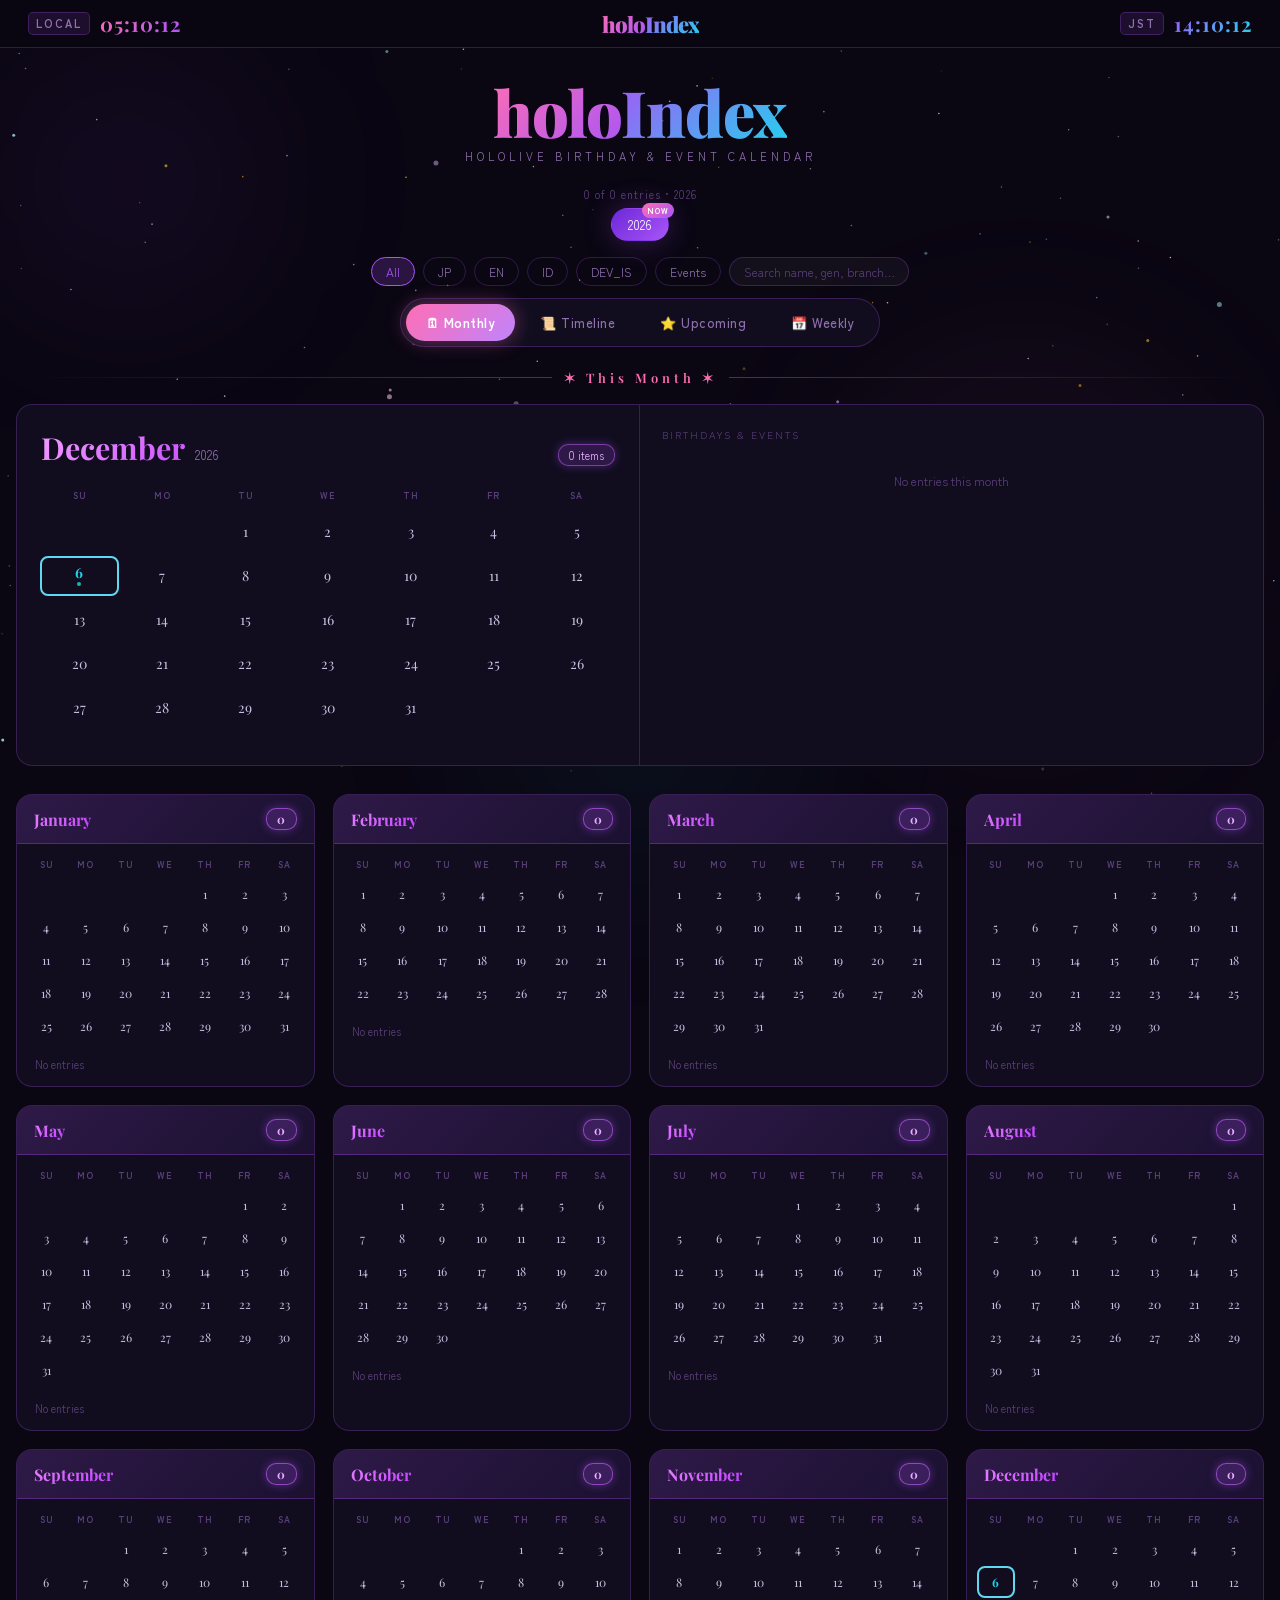
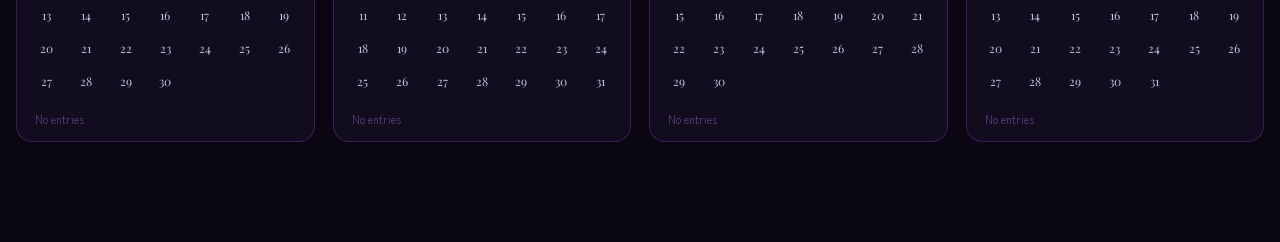
==== commit 322c246b: "Add files via upload" ====
--- a/index.html
+++ b/index.html
@@ -10,6 +10,7 @@
 <meta name="apple-mobile-web-app-capable" content="yes">
 <meta name="apple-mobile-web-app-status-bar-style" content="black-translucent">
 <meta name="apple-mobile-web-app-title" content="holoIndex">
+<link rel="icon" href="favicon.ico">
 <link rel="icon" href="favicon.ico">
 <link rel="apple-touch-icon" href="icons/icon-192.png">
 <link rel="preconnect" href="https://fonts.googleapis.com">
@@ -700,10 +701,10 @@
 const HARDCODED_SOURCES={
   talent:'https://docs.google.com/spreadsheets/d/e/2PACX-1vSEIhZ_po3sNeLMC7RiLdDkpOHdwrz5gnm3_W77vVQx1fSB2ai4iMusw-2wEdaEvg/pub?output=csv',
   years:{
-    2026:'https://docs.google.com/spreadsheets/d/e/2PACX-1vQzGUxoo0coIXINtmeUHVir6XD_NL1bddYvODUX7y8fafDW5OV-dV0rcFwof0V6Zw/pub?gid=1604256069&single=true&output=csv',
-    2025:'https://docs.google.com/spreadsheets/d/e/2PACX-1vQzGUxoo0coIXINtmeUHVir6XD_NL1bddYvODUX7y8fafDW5OV-dV0rcFwof0V6Zw/pub?gid=1843331449&single=true&output=csv',
-    2024:'https://docs.google.com/spreadsheets/d/e/2PACX-1vQzGUxoo0coIXINtmeUHVir6XD_NL1bddYvODUX7y8fafDW5OV-dV0rcFwof0V6Zw/pub?gid=792371497&single=true&output=csv',
-    2023:'https://docs.google.com/spreadsheets/d/e/2PACX-1vQzGUxoo0coIXINtmeUHVir6XD_NL1bddYvODUX7y8fafDW5OV-dV0rcFwof0V6Zw/pub?gid=1820299975&single=true&output=csv',
+    2026:'https://docs.google.com/spreadsheets/d/e/2PACX-1vQ5aU7GlR7kXQr4Mzjx_xSxVyEELBkKqE7fawfoR6C7PKuqGcCV8_kj1CnzWbktVQ/pub?gid=1812545162&single=true&output=csv',
+    2025:'https://docs.google.com/spreadsheets/d/e/2PACX-1vQ5aU7GlR7kXQr4Mzjx_xSxVyEELBkKqE7fawfoR6C7PKuqGcCV8_kj1CnzWbktVQ/pub?gid=687310979&single=true&output=csv',
+    2024:'https://docs.google.com/spreadsheets/d/e/2PACX-1vQ5aU7GlR7kXQr4Mzjx_xSxVyEELBkKqE7fawfoR6C7PKuqGcCV8_kj1CnzWbktVQ/pub?gid=327315519&single=true&output=csv',
+    2023:'https://docs.google.com/spreadsheets/d/e/2PACX-1vQ5aU7GlR7kXQr4Mzjx_xSxVyEELBkKqE7fawfoR6C7PKuqGcCV8_kj1CnzWbktVQ/pub?gid=1974353818&single=true&output=csv',
   }
 };
 
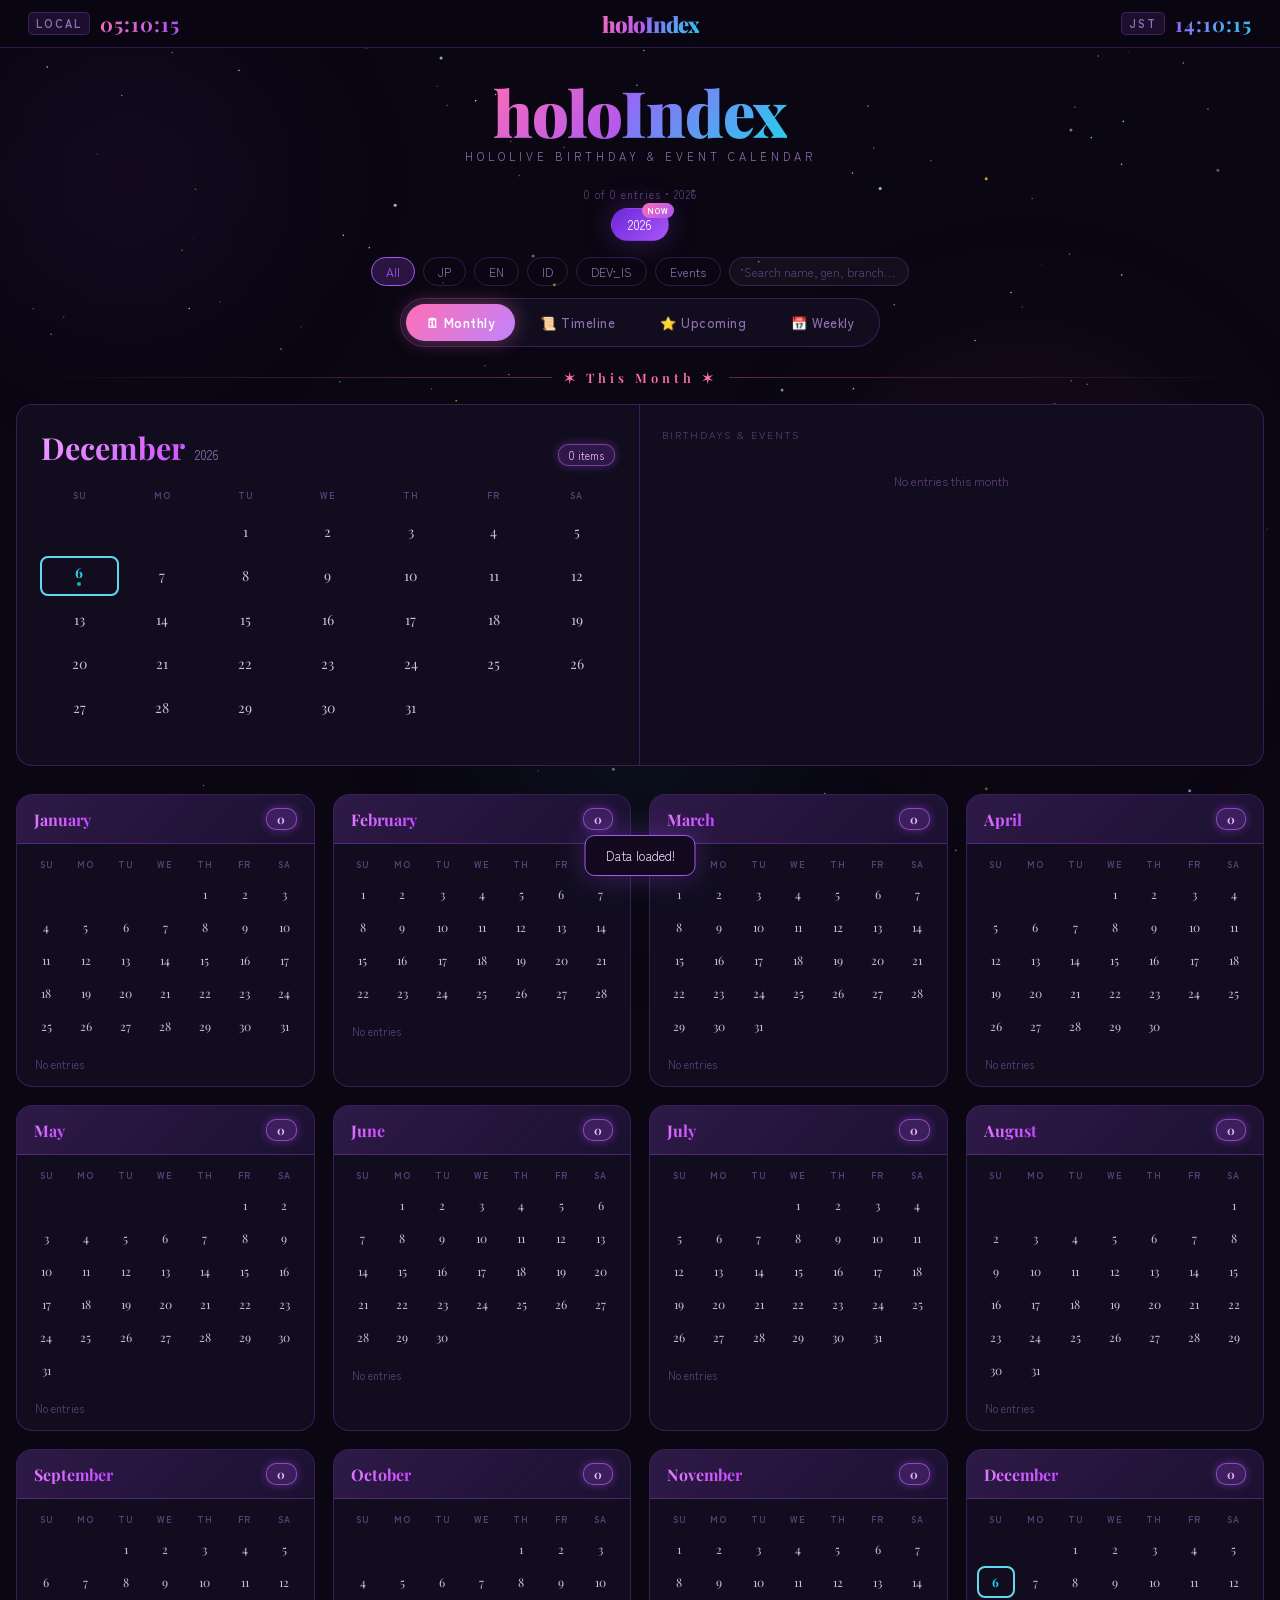
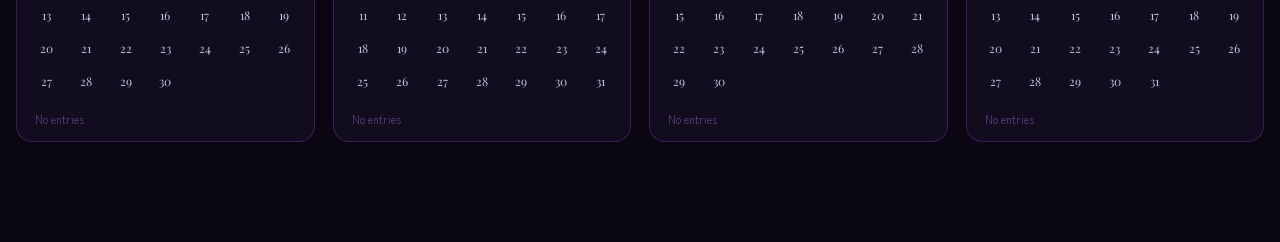
==== commit 1223ad6d: "Add files via upload" ====
--- a/index.html
+++ b/index.html
@@ -10,7 +10,6 @@
 <meta name="apple-mobile-web-app-capable" content="yes">
 <meta name="apple-mobile-web-app-status-bar-style" content="black-translucent">
 <meta name="apple-mobile-web-app-title" content="holoIndex">
-<link rel="icon" href="favicon.ico">
 <link rel="icon" href="favicon.ico">
 <link rel="apple-touch-icon" href="icons/icon-192.png">
 <link rel="preconnect" href="https://fonts.googleapis.com">
@@ -69,9 +68,6 @@
 .logo-holo{background:linear-gradient(135deg,#ff6eb4,#a855f7);-webkit-background-clip:text;-webkit-text-fill-color:transparent;background-clip:text;}
 .logo-index{background:linear-gradient(135deg,#a855f7,#22d3ee);-webkit-background-clip:text;-webkit-text-fill-color:transparent;background-clip:text;}
 .logo-sub{font-family:'Zen Kaku Gothic New',sans-serif;font-size:11px;letter-spacing:4px;text-transform:uppercase;color:var(--text-dim);margin-top:4px;}
-
-
-
 /* YEAR SWITCHER */
 #year-switcher{position:relative;z-index:10;display:flex;gap:8px;justify-content:center;padding:0 16px 16px;flex-wrap:wrap;}
 .year-btn{padding:6px 16px;border-radius:20px;border:1px solid var(--border);background:transparent;color:var(--text-dim);cursor:pointer;font-family:'Zen Kaku Gothic New',sans-serif;font-size:13px;transition:all 0.2s;position:relative;}
@@ -139,7 +135,6 @@
 .this-month-cal-title{font-family:'Playfair Display',serif;font-size:1.9rem;font-weight:700;background:linear-gradient(135deg,#f0a0ff,#cc50ff);-webkit-background-clip:text;-webkit-text-fill-color:transparent;background-clip:text;}
 .this-month-cal-year{font-size:13px;color:var(--text-dim);}
 .this-month-cal-count{margin-left:auto;font-size:11px;color:#e8b0ff;background:rgba(180,80,255,0.18);border:1px solid rgba(200,100,255,0.5);padding:2px 10px;border-radius:10px;box-shadow:0 0 10px rgba(180,80,255,0.35);}
-.this-month-cal-body{}
 .this-month-list{padding:22px 22px;overflow-y:auto;max-height:500px;display:flex;flex-direction:column;gap:8px;}
 .this-month-list::-webkit-scrollbar{width:4px}
 .this-month-list::-webkit-scrollbar-track{background:transparent}
@@ -151,9 +146,6 @@
 .bday-row-item:hover{border-color:var(--accent2);background:rgba(192,132,252,0.08);}
 .bday-row-item.is-event{background:rgba(203,213,225,0.04);border-color:rgba(203,213,225,0.18);}
 .bday-row-item.is-event:hover{border-color:rgba(203,213,225,0.4);background:rgba(203,213,225,0.08);}
-.bday-day-badge{flex-shrink:0;min-width:28px;height:28px;border-radius:50%;display:flex;align-items:center;justify-content:center;font-family:'Playfair Display',serif;font-size:12px;font-weight:700;background:linear-gradient(135deg,var(--accent),var(--accent2));color:white;}
-.bday-day-badge.gold{background:linear-gradient(135deg,#334155,#94a3b8);color:#f1f5f9;}
-.bday-day-badge.cyan{background:linear-gradient(135deg,var(--teal),var(--cyan));color:#fff;}
 .bday-row-item.is-debut{background:rgba(34,211,238,0.05);border-color:rgba(34,211,238,0.2);}
 .bday-row-item.is-debut:hover{border-color:rgba(34,211,238,0.5);background:rgba(34,211,238,0.1);}
 .bday-row-item.is-both{background:linear-gradient(135deg,rgba(255,110,180,0.07),rgba(34,211,238,0.07));border-color:rgba(160,200,230,0.35);}
@@ -439,7 +431,6 @@
   .detail-info-row{font-size:12px;padding:7px 0;}
   .detail-countdown{padding:10px;margin-top:10px;}
   .countdown-num{font-size:32px;}
-  #detail-overlay{padding:8px;}
   #day-panel{padding:18px 14px 16px;border-radius:16px;}
   .day-modal-title{font-size:1.2rem;}
   .day-modal-entry{padding:10px 12px;gap:10px;}
@@ -467,8 +458,6 @@
   <div class="logo"><span class="logo-holo">holo</span><span class="logo-index">Index</span></div>
   <div class="logo-sub">Hololive Birthday & Event Calendar</div>
 </div>
-
-
 
 <div id="day-overlay">
   <div id="day-panel">
@@ -693,8 +682,7 @@
 // For events (one-time): returns the fixed date, or null if already past.
 // For birthdays/debuts (recurring): rolls forward to next year if past.
 function nextOccurrence(entry,year){const bd=parseMMDD(entry.Birthday);if(!bd)return null;const now=getToday();let d=new Date(year,bd.month-1,bd.day);d.setHours(0,0,0,0);if(entry.Type==='event')return d<now?null:d;if(d<now)d=new Date(year+1,bd.month-1,bd.day);return d;}
-const TODAY=_TODAY;
-const CURRENT_YEAR=TODAY.getFullYear();
+const CURRENT_YEAR=_TODAY.getFullYear();
 const START_YEAR=2023;
 let state={allData:{},activeYear:CURRENT_YEAR,view:'monthly',branch:'All',eventsOnly:false,search:'',weekOffset:0};
 
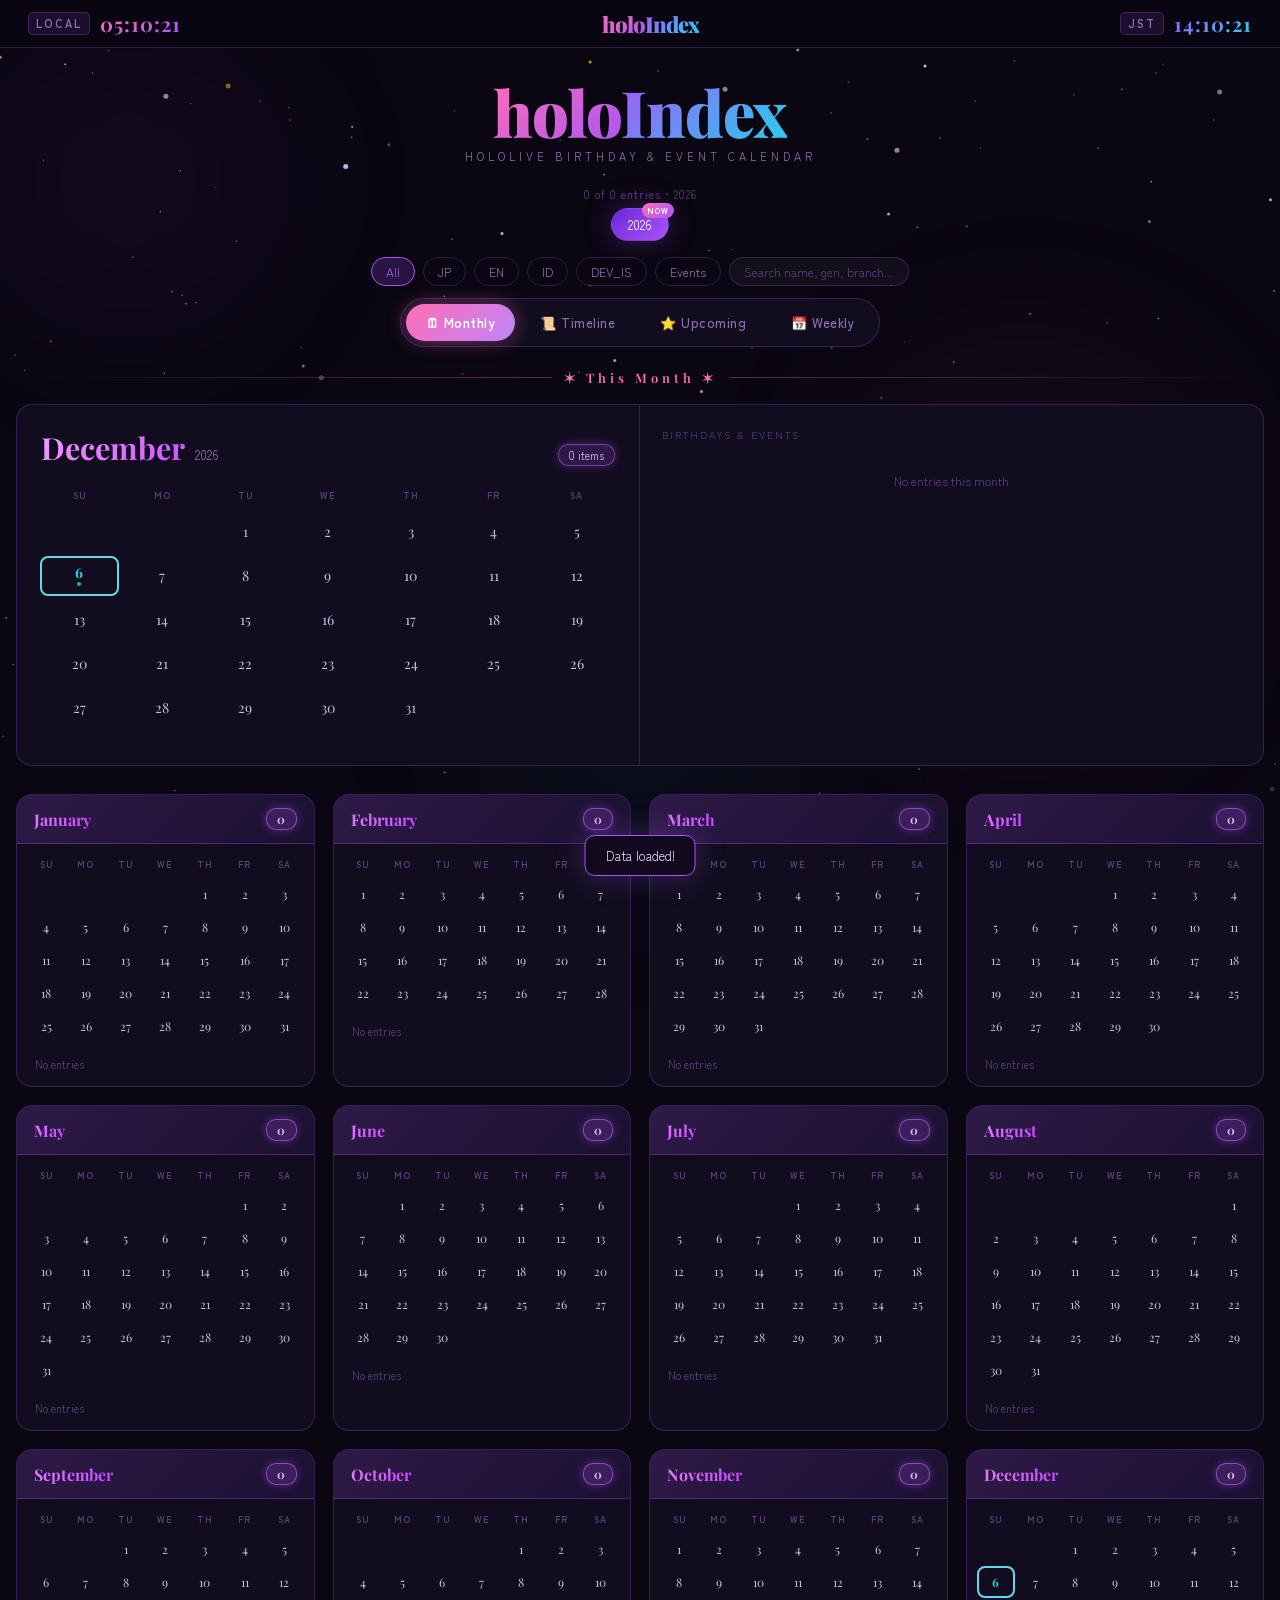
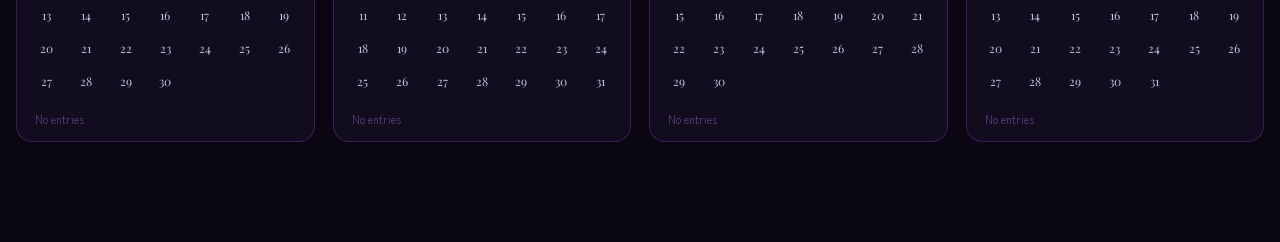
==== commit c29f2579: "Add files via upload" ====
--- a/index.html
+++ b/index.html
@@ -23,7 +23,6 @@
   --bg-card: #12091f;
   --bg-glass: rgba(20,10,40,0.7);
   --pink: #ff6eb4;
-  --pink-light: #ffb3d9;
   --purple: #a855f7;
   --purple-deep: #6d28d9;
   --cyan: #22d3ee;
@@ -248,7 +247,6 @@
 .tl-name{font-size:13px;font-weight:600;color:var(--text);white-space:nowrap;overflow:hidden;text-overflow:ellipsis;margin-bottom:5px;}
 .tl-gen-badge{display:inline-block;font-size:11px;padding:3px 8px;border-radius:8px;background:rgba(168,85,247,0.2);color:var(--purple);border:1px solid rgba(168,85,247,0.3);letter-spacing:0.5px;}
 .timeline-card.event-card .tl-gen-badge{background:rgba(203,213,225,0.12);color:var(--gold);border-color:rgba(203,213,225,0.3);}
-.tl-debut{font-size:11px;color:var(--text-muted);margin-top:4px}
 
 /* UPCOMING */
 .upcoming-next{background:rgba(20,10,40,0.85);border:1px solid var(--border-bright);border-radius:20px;padding:28px;margin-bottom:24px;box-shadow:var(--shadow-purple);display:flex;align-items:center;gap:28px;flex-wrap:wrap;justify-content:center;}
@@ -553,13 +551,32 @@
   requestAnimationFrame(draw);
 })();
 
-function updateClocks(){const now=new Date();document.getElementById('clock-local').textContent=now.toLocaleTimeString('en-US',{hour12:false,hour:'2-digit',minute:'2-digit',second:'2-digit'});const jst=new Date(now.toLocaleString('en-US',{timeZone:'Asia/Tokyo'}));document.getElementById('clock-jst').textContent=jst.toLocaleTimeString('en-US',{hour12:false,hour:'2-digit',minute:'2-digit',second:'2-digit'});}
+// Cache clock and UI element refs — queried every second, must not re-lookup each call
+const _elClockLocal=document.getElementById('clock-local');
+const _elClockJst=document.getElementById('clock-jst');
+const _elStatusBar=document.getElementById('status-bar');
+const _elToast=document.getElementById('toast');
+const _elDetailOverlay=document.getElementById('detail-overlay');
+const _elDetailPanel=document.getElementById('detail-panel');
+const _elDetailImgSide=document.getElementById('detail-fullimg-side');
+const _elDetailContent=document.getElementById('detail-content');
+const _elDetailBack=document.getElementById('detail-back');
+const _elDayOverlay=document.getElementById('day-overlay');
+const _elDayContent=document.getElementById('day-content');
+const _elYearSwitcher=document.getElementById('year-switcher');
+const _elSearchInput=document.getElementById('search-input');
+const _elPanes={monthly:document.getElementById('pane-monthly'),timeline:document.getElementById('pane-timeline'),upcoming:document.getElementById('pane-upcoming'),weekly:document.getElementById('pane-weekly')};
+const _elViewTabs=Array.from(document.querySelectorAll('.view-tab'));
+const _elFilterBtns=Array.from(document.querySelectorAll('.filter-btn[data-branch]'));
+const _elFilterBtnsNonEvent=_elFilterBtns.filter(b=>b.dataset.branch!=='Events');
+const _elEventsBtn=document.querySelector('.filter-btn[data-branch="Events"]');
+function updateClocks(){const now=new Date();_elClockLocal.textContent=now.toLocaleTimeString('en-US',{hour12:false,hour:'2-digit',minute:'2-digit',second:'2-digit'});const jst=new Date(now.toLocaleString('en-US',{timeZone:'Asia/Tokyo'}));_elClockJst.textContent=jst.toLocaleTimeString('en-US',{hour12:false,hour:'2-digit',minute:'2-digit',second:'2-digit'});}
 updateClocks();setInterval(updateClocks,1000);
 
 // Live-tick all sub-week countdown spans (data-cd-date attribute)
 setInterval(function(){
-  // Only tick cd-date spans when monthly or weekly view is active
-  if(state.view==='monthly'||state.view==='weekly'){
+  // Tick cd-date spans on monthly, weekly, and upcoming views
+  if(state.view==='monthly'||state.view==='weekly'||state.view==='upcoming'){
     document.querySelectorAll('[data-cd-date]').forEach(function(el){
       const target=new Date(el.dataset.cdDate);
       const sc=secsUntil(target);
@@ -571,12 +588,10 @@
   if(state.view==='monthly'){
     const nubBanner=document.getElementById('next-up-banner');
     if(nubBanner&&nubBanner.dataset.targetDate){
-      const nubTarget=new Date(nubBanner.dataset.targetDate);
-      const nubSc=secsUntil(nubTarget);
+      const nubSc=secsUntil(new Date(nubBanner.dataset.targetDate));
       if(nubSc<=0){nubBanner.removeAttribute('data-target-date');}
       else{
-        const nubSs=Math.max(0,Math.floor(nubSc));
-        const nubDv=Math.floor(nubSs/86400),nubHv=Math.floor((nubSs%86400)/3600),nubMv=Math.floor((nubSs%3600)/60),nubSv=nubSs%60;
+        const {d:nubDv,h:nubHv,m:nubMv,s:nubSv}=_splitSecs(nubSc);
         nubBanner.querySelectorAll('[data-nub-unit]').forEach(function(span){
           switch(span.dataset.nubUnit){case 'd':span.textContent=nubDv;break;case 'h':span.textContent=nubHv;break;case 'm':span.textContent=nubMv;break;case 's':span.textContent=nubSv;break;}
         });
@@ -587,12 +602,10 @@
   if(state.view==='upcoming'){
     const heroCountdown=document.getElementById('upcoming-hero-countdown');
     if(heroCountdown&&heroCountdown.dataset.targetDate){
-      const target=new Date(heroCountdown.dataset.targetDate);
-      const sc=secsUntil(target);
+      const sc=secsUntil(new Date(heroCountdown.dataset.targetDate));
       if(sc<=0){_renderKeys.upcoming=null;renderAll();}
       else{
-        const ss=Math.floor(sc);
-        const dv=Math.floor(ss/86400),hv=Math.floor((ss%86400)/3600),mv=Math.floor((ss%3600)/60),sv=ss%60;
+        const {d:dv,h:hv,m:mv,s:sv}=_splitSecs(sc);
         heroCountdown.querySelectorAll('.countdown-unit[data-unit]').forEach(function(unit){
           const span=unit.querySelector('.countdown-num');const lbl=unit.querySelector('.countdown-lbl');if(!span)return;
           switch(unit.dataset.unit){case 'd':span.textContent=dv;if(lbl)lbl.textContent='Day'+(dv!==1?'s':'');break;case 'h':span.textContent=hv;break;case 'm':span.textContent=mv;break;case 's':span.textContent=sv;break;}
@@ -601,14 +614,11 @@
     }
   }
   // Live-tick detail panel countdown boxes
-  const detailOverlay=document.getElementById('detail-overlay');
-  if(detailOverlay.classList.contains('open')){
-    detailOverlay.querySelectorAll('.detail-countdown[data-target-date]').forEach(function(box){
-      const target=new Date(box.dataset.targetDate);
-      const sc=secsUntil(target);
+  if(_elDetailOverlay.classList.contains('open')){
+    _elDetailOverlay.querySelectorAll('.detail-countdown[data-target-date]').forEach(function(box){
+      const sc=secsUntil(new Date(box.dataset.targetDate));
       if(sc<=0)return;
-      const ss=Math.floor(sc);
-      const dv=Math.floor(ss/86400),hv=Math.floor((ss%86400)/3600),mv=Math.floor((ss%3600)/60),sv=ss%60;
+      const {d:dv,h:hv,m:mv,s:sv}=_splitSecs(sc);
       box.querySelectorAll('.countdown-unit[data-unit]').forEach(function(unit){
         const span=unit.querySelector('.countdown-num');
         const lbl=unit.querySelector('.countdown-lbl');
@@ -684,6 +694,29 @@
 function nextOccurrence(entry,year){const bd=parseMMDD(entry.Birthday);if(!bd)return null;const now=getToday();let d=new Date(year,bd.month-1,bd.day);d.setHours(0,0,0,0);if(entry.Type==='event')return d<now?null:d;if(d<now)d=new Date(year+1,bd.month-1,bd.day);return d;}
 const CURRENT_YEAR=_TODAY.getFullYear();
 const START_YEAR=2023;
+const DAY_NAMES=['Sun','Mon','Tue','Wed','Thu','Fri','Sat'];
+// Shared Intl formatters — instantiated once, never per-render
+const _fmtLong=new Intl.DateTimeFormat('en-US',{month:'long',day:'numeric',year:'numeric'});
+const _fmtShort=new Intl.DateTimeFormat('en-US',{month:'short',day:'numeric'});
+// Gradient style for "both" (birthday+debut) inline text — reused across renders
+const _GRAD_BOTH='background:linear-gradient(90deg,#ff6eb4,#22d3ee);-webkit-background-clip:text;-webkit-text-fill-color:transparent;background-clip:text;display:inline-block';
+// Decompose total seconds into {d,h,m,s}
+function _splitSecs(sc){const ss=Math.max(0,Math.floor(sc));return{d:Math.floor(ss/86400),h:Math.floor((ss%86400)/3600),m:Math.floor((ss%3600)/60),s:ss%60};}
+// Shared avatar HTML builder
+function _avHtml(e,size){const sz=size||'width:100%;height:100%;object-fit:cover;';return e.AvatarURL&&e.AvatarURL.trim()?`<img src="${e.AvatarURL}" loading="lazy" alt="${e.Name||''}" style="${sz}" onerror="this.parentElement.innerHTML='<div class=\\'grad-circle\\'>${e.Emoji||'⭐'}</div>'">`:`<div class="grad-circle">${e.Emoji||'⭐'}</div>`;}
+// Shared debut-upcoming builder — used by renderMonthly (Next Up) and renderUpcoming
+function _buildUpcomingWithDebuts(data,year){
+  const debutList=[];
+  data.filter(e=>!e._isDebutRow&&e.DebutDate&&e.DebutDate.trim()).forEach(e=>{
+    const p=e.DebutDate.split('/');if(p.length<2)return;
+    const bd=parseMMDD(e.Birthday);
+    const dm=parseInt(p[0]),dd=parseInt(p[1]);
+    if(bd&&(bd.month-1)===dm-1&&bd.day===dd)return; // same day as birthday, already included
+    let next=new Date(year,dm-1,dd);if(next<getToday())next=new Date(year+1,dm-1,dd);
+    debutList.push({...e,_isDebutRow:true,_debutDay:dd,nextDate:next,daysAway:daysUntil(next)});
+  });
+  return [...data.map(e=>{const next=nextOccurrence(e,year);if(!next)return null;return{...e,nextDate:next,daysAway:daysUntil(next)};}).filter(Boolean),...debutList].sort((a,b)=>a.daysAway-b.daysAway);
+}
 let state={allData:{},activeYear:CURRENT_YEAR,view:'monthly',branch:'All',eventsOnly:false,search:'',weekOffset:0};
 
 const HARDCODED_SOURCES={
@@ -717,22 +750,6 @@
 }
 function isArchive(){return state.activeYear!==CURRENT_YEAR;}
 
-// Builds synthetic debut entries for a given month from talent DebutDate fields
-function getDebutEntries(data, month){
-  const entries=[];
-  data.forEach(e=>{
-    if(!e.DebutDate||!e.DebutDate.trim())return;
-    const p=e.DebutDate.split('/');
-    if(p.length<2)return;
-    const dm=parseInt(p[0])-1, dd=parseInt(p[1]);
-    if(dm!==month)return;
-    // Skip if birthday already falls on the same day — that row already exists in monthEntries
-    const bd=parseMMDD(e.Birthday);
-    if(bd&&(bd.month-1)===month&&bd.day===dd)return;
-    entries.push({...e, _isDebutRow:true, _debutDay:dd});
-  });
-  return entries;
-}
 
 const MONTH_NAMES=['January','February','March','April','May','June','July','August','September','October','November','December'];
 const DAY_LABELS=['Su','Mo','Tu','We','Th','Fr','Sa'];
@@ -780,25 +797,22 @@
       else cdHTML=`<span class="bday-countdown past">&#10003; done</span>`;
     }
   }
-  let avInner=e.AvatarURL&&e.AvatarURL.trim()?`<img src="${e.AvatarURL}" loading="lazy" alt="${e.Name}" onerror="this.parentElement.innerHTML='<div class=\\'grad-circle\\'>${e.Emoji||'⭐'}</div>'">`:`<div class="grad-circle">${e.Emoji||'⭐'}</div>`;
   const rowClass=isBoth?'is-both':isDebutRow?'is-debut':(isEvent?'is-event':'');
   const badgeClass=isBoth?'pink-cyan':isDebutRow?'cyan':(isEvent?'gold':'');
   const nameClass=isBoth?'both-name':isDebutRow?'debut-name':(isEvent?'event-name':'');
   const displayName=isEvent?(e.EventName||e.Name):e.Name;
-  const subLabel='';
   const cleanE={...e};delete cleanE._isDebutRow;delete cleanE._debutDay;
-  const rowFt=isBoth?"'both'":'undefined';
   return `<div class="bday-row-item ${rowClass}" onclick="${_oc(cleanE,isBoth?'both':undefined)}">
     <div class="bday-day-badge ${badgeClass}">${bd?bd.day:'?'}</div>
-    <div class="bday-avatar">${avInner}</div>
+    <div class="bday-avatar">${_avHtml(e)}</div>
     <span class="bday-name ${nameClass}" data-name="${displayName}">${displayName}</span>
-    ${subLabel}${compact?'':` <span class="bday-gen">${e.Generation||e.Branch||''}</span>`}
+    ${compact?'':` <span class="bday-gen">${e.Generation||e.Branch||''}</span>`}
     ${cdHTML}
   </div>`;
 }
 
 function renderMonthly(){
-  const pane=document.getElementById('pane-monthly');
+  const pane=_elPanes.monthly;
   const year=state.activeYear;
   const data=getFilteredData(year);
   let html='';
@@ -836,14 +850,7 @@
   if(!isArchive()){
     // ── Next Up Banner ──
     (function(){
-      const debutUp=[];
-      data.filter(e=>!e._isDebutRow&&e.DebutDate&&e.DebutDate.trim()).filter(e=>{const p=e.DebutDate.split('/');if(p.length<2)return true;const bd=parseMMDD(e.Birthday);return!(bd&&(bd.month-1)===parseInt(p[0])-1&&bd.day===parseInt(p[1]));}).forEach(e=>{
-        const p=e.DebutDate.split('/');if(p.length<2)return;
-        const dm=parseInt(p[0]),dd=parseInt(p[1]);
-        let next=new Date(year,dm-1,dd);if(next<getToday())next=new Date(year+1,dm-1,dd);
-        debutUp.push({...e,_isDebutRow:true,_debutDay:dd,nextDate:next,daysAway:daysUntil(next)});
-      });
-      const withDays=[...data.map(e=>{const next=nextOccurrence(e,year);if(!next)return null;return{...e,nextDate:next,daysAway:daysUntil(next)};}).filter(Boolean),...debutUp].sort((a,b)=>a.daysAway-b.daysAway);
+      const withDays=_buildUpcomingWithDebuts(data,year);
       if(!withDays.length)return;
       const nx=withDays[0],nd=nx.daysAway,isEv=nx.Type==='event';
       const cleanNx={...nx};delete cleanNx._isDebutRow;delete cleanNx._debutDay;delete cleanNx.nextDate;delete cleanNx.daysAway;
@@ -851,21 +858,17 @@
       if(nd===0){
         cdHtml=`<span class="nub-today">🎉 Today!</span>`;
       } else {
-        const sc=secsUntil(nx.nextDate);const ss=Math.max(0,Math.floor(sc));
-        const dv=Math.floor(ss/86400),hv=Math.floor((ss%86400)/3600),mv=Math.floor((ss%3600)/60),sv=ss%60;
+        const {d:dv,h:hv,m:mv,s:sv}=_splitSecs(secsUntil(nx.nextDate));
         const unitCls=isEv?'gold-unit':'';const numCls=isEv?'gold-num':'';
         if(dv>0)cdHtml+=`<div class="nub-countdown-unit ${unitCls}"><span class="nub-num ${numCls}" data-nub-unit="d">${dv}</span><span class="nub-lbl">Day${dv!==1?'s':''}</span></div>`;
         cdHtml+=`<div class="nub-countdown-unit ${unitCls}"><span class="nub-num ${numCls}" data-nub-unit="h">${hv}</span><span class="nub-lbl">Hrs</span></div>`;
         cdHtml+=`<div class="nub-countdown-unit ${unitCls}"><span class="nub-num ${numCls}" data-nub-unit="m">${mv}</span><span class="nub-lbl">Min</span></div>`;
         cdHtml+=`<div class="nub-countdown-unit ${unitCls}"><span class="nub-num ${numCls}" data-nub-unit="s">${sv}</span><span class="nub-lbl">Sec</span></div>`;
       }
-      const avHtml=nx.AvatarURL&&nx.AvatarURL.trim()?`<img src="${nx.AvatarURL}" loading="lazy" alt="${nx.Name}" style="width:100%;height:100%;object-fit:cover;">`:`<span style="font-size:26px">${nx.Emoji||'⭐'}</span>`;
       const displayNm=isEv?(nx.EventName||nx.Name):nx.Name;
-      // Use Intl instead of toLocaleDateString
-      const nubFmt=new Intl.DateTimeFormat('en-US',{month:'long',day:'numeric',year:'numeric'});
-      const dateStr=nd===0?'Today!':nubFmt.format(nx.nextDate);
+      const dateStr=nd===0?'Today!':_fmtLong.format(nx.nextDate);
       html+=`<div class="next-up-banner${isEv?' is-event-banner':''}" id="next-up-banner" data-target-date="${nx.nextDate.toISOString()}" onclick="${_oc(cleanNx)}">
-        <div><div class="nub-label">${nd===0?'Today':'Next Up'}</div><div class="nub-avatar">${avHtml}</div></div>
+        <div><div class="nub-label">${nd===0?'Today':'Next Up'}</div><div class="nub-avatar">${_avHtml(nx)}</div></div>
         <div class="nub-info"><div class="nub-name">${displayNm}</div><div class="nub-date">${dateStr}</div></div>
         <div class="nub-countdown" id="nub-countdown-units">${cdHtml}</div>
         <span class="nub-arrow">›</span>
@@ -939,7 +942,7 @@
 }
 
 function renderTimeline(){
-  const pane=document.getElementById('pane-timeline');
+  const pane=_elPanes.timeline;
   const year=state.activeYear;
   const data=getFilteredData(year);
   let hasAny=false;
@@ -987,9 +990,8 @@
       const bdAlsoMatchesTl=tlBd&&tlBd.month-1===m&&tlBd.day===e._debutDay;
       const ft=tlIsBoth?'both':isDebutRow?(bdAlsoMatchesTl?'both':'debut'):undefined;
       html+=`<div class="timeline-card ${cardClass}" onclick="${_oc(cleanE,ft)}">`;
-      html+=`<div class="tl-date-circle">${bd.day}</div><div class="tl-avatar">`;
-      html+=e.AvatarURL&&e.AvatarURL.trim()?`<img src="${e.AvatarURL}" loading="lazy" alt="${e.Name}" style="width:100%;height:100%;object-fit:cover;" onerror="this.parentElement.innerHTML='<div class=\\'grad-circle\\'>${e.Emoji||'⭐'}</div>'">`:`<div class="grad-circle">${e.Emoji||'⭐'}</div>`;
-      html+=`</div><div class="tl-name ${tlIsBoth?'both-name':''}">${isEvent?(e.EventName||e.Name):e.Name}</div>`;
+      html+=`<div class="tl-date-circle">${bd.day}</div><div class="tl-avatar">${_avHtml(e)}</div>`;
+      html+=`<div class="tl-name ${tlIsBoth?'both-name':''}">${isEvent?(e.EventName||e.Name):e.Name}</div>`;
       html+=`<div class="tl-gen-badge">${tlIsBoth?'Birthday & Debut':isDebutRow?'Debut':isEvent?'Event':(e.Generation||e.Branch)}</div>`;
       html+=`</div>`;
     });
@@ -1000,7 +1002,7 @@
 }
 
 function renderUpcoming(){
-  const pane=document.getElementById('pane-upcoming');
+  const pane=_elPanes.upcoming;
   const year=state.activeYear;
   const data=getFilteredData(year);
   if(isArchive()){
@@ -1008,38 +1010,29 @@
     let html=`<div style="text-align:center;margin-bottom:16px"><span class="archive-label">📁 Archive: ${year}</span></div><div class="upcoming-list">`;
     sorted.forEach(e=>{
       const bd=parseMMDD(e.Birthday),isEvent=e.Type==='event';
-      html+=`<div class="upcoming-item ${isEvent?'event-item':''}" onclick="${_oc(e)}"><div class="up-avatar">`;
-      html+=e.AvatarURL&&e.AvatarURL.trim()?`<img src="${e.AvatarURL}" loading="lazy" alt="${e.Name}" style="width:100%;height:100%;object-fit:cover;">`:`<div class="grad-circle">${e.Emoji||'⭐'}</div>`;
-      html+=`</div><div class="up-info"><div class="up-name">${isEvent?(e.EventName||e.Name):e.Name}</div><div class="up-sub">${e.Generation||e.Branch}${bd?` • ${MONTH_NAMES[bd.month-1]} ${bd.day}`:''}</div></div><span class="up-time muted">${bd?`${bd.month}/${bd.day}`:''}</span></div>`;
+      html+=`<div class="upcoming-item ${isEvent?'event-item':''}" onclick="${_oc(e)}"><div class="up-avatar">${_avHtml(e)}</div><div class="up-info"><div class="up-name">${isEvent?(e.EventName||e.Name):e.Name}</div><div class="up-sub">${e.Generation||e.Branch}${bd?` • ${MONTH_NAMES[bd.month-1]} ${bd.day}`:''}</div></div><span class="up-time muted">${bd?`${bd.month}/${bd.day}`:''}</span></div>`;
     });
     pane.innerHTML=html+'</div>';return;
   }
-  // Build debut entries with their own nextOccurrence
-  const debutUpcoming=[];
-  data.filter(e=>!e._isDebutRow&&e.DebutDate&&e.DebutDate.trim()).filter(e=>{const p=e.DebutDate.split('/');if(p.length<2)return true;const bd=parseMMDD(e.Birthday);return!(bd&&(bd.month-1)===parseInt(p[0])-1&&bd.day===parseInt(p[1]));}).forEach(e=>{
-    const p=e.DebutDate.split('/');if(p.length<2)return;
-    const dm=parseInt(p[0]),dd=parseInt(p[1]);
-    let next=new Date(year,dm-1,dd);if(next<getToday())next=new Date(year+1,dm-1,dd);
-    debutUpcoming.push({...e,_isDebutRow:true,_debutDay:dd,nextDate:next,daysAway:daysUntil(next)});
-  });
-  const withDays=[...data.map(e=>{const next=nextOccurrence(e,year);if(!next)return null;return{...e,nextDate:next,daysAway:daysUntil(next)};}).filter(Boolean),...debutUpcoming].sort((a,b)=>a.daysAway-b.daysAway);
+  const withDays=_buildUpcomingWithDebuts(data,year);
   if(!withDays.length){pane.innerHTML='<div class="empty-state"><span class="emoji">🔍</span>No entries found</div>';return;}
   const next=withDays[0],isNextEvent=next.Type==='event',nd=next.daysAway;
-  // Pre-build date formatters once — toLocaleDateString() is very slow on mobile when called per-row
-  const longFmt=new Intl.DateTimeFormat('en-US',{month:'long',day:'numeric',year:'numeric'});
-  const shortFmt=new Intl.DateTimeFormat('en-US',{month:'short',day:'numeric'});
-  let h=`<div class="upcoming-next"><div><div class="upcoming-avatar">`;
-  h+=next.AvatarURL&&next.AvatarURL.trim()?`<img src="${next.AvatarURL}" loading="lazy" alt="${next.Name}" style="width:100%;height:100%;object-fit:cover;">`:`<span style="font-size:52px">${next.Emoji||'⭐'}</span>`;
-  h+=`</div></div><div class="upcoming-info"><div class="upcoming-label">${nd===0?'Today!':'Next Up'}</div>`;
+  let h=`<div class="upcoming-next"><div><div class="upcoming-avatar">${_avHtml(next)}</div></div><div class="upcoming-info"><div class="upcoming-label">${nd===0?'Today!':'Next Up'}</div>`;
   h+=`<div class="upcoming-name">${isNextEvent?(next.EventName||next.Name):next.Name}</div>`;
-  h+=`<div class="upcoming-date">${longFmt.format(next.nextDate)}</div>`;
+  h+=`<div class="upcoming-date">${_fmtLong.format(next.nextDate)}</div>`;
   if(nd===0){h+=`<div class="today-badge">🎉 Today!</div>`;}
-  else{const sc=secsUntil(next.nextDate);const ss=Math.max(0,Math.floor(sc));const dv=Math.floor(ss/86400),hv=Math.floor((ss%86400)/3600),mv=Math.floor((ss%3600)/60),sv=ss%60;h+=`<div class="upcoming-countdown" id="upcoming-hero-countdown" data-target-date="${next.nextDate.toISOString()}">`;if(dv>0)h+=`<div class="countdown-unit" data-unit="d"><span class="countdown-num">${dv}</span><span class="countdown-lbl">Day${dv!==1?'s':''}</span></div>`;h+=`<div class="countdown-unit" data-unit="h"><span class="countdown-num">${hv}</span><span class="countdown-lbl">Hrs</span></div>`;h+=`<div class="countdown-unit" data-unit="m"><span class="countdown-num">${mv}</span><span class="countdown-lbl">Min</span></div>`;h+=`<div class="countdown-unit" data-unit="s"><span class="countdown-num">${sv}</span><span class="countdown-lbl">Sec</span></div>`;h+=`</div>`;}
-  h+=`</div></div>`;
-  h+=`<div class="upcoming-list">`;
+  else{
+    const {d:dv,h:hv,m:mv,s:sv}=_splitSecs(secsUntil(next.nextDate));
+    h+=`<div class="upcoming-countdown" id="upcoming-hero-countdown" data-target-date="${next.nextDate.toISOString()}">`;
+    if(dv>0)h+=`<div class="countdown-unit" data-unit="d"><span class="countdown-num">${dv}</span><span class="countdown-lbl">Day${dv!==1?'s':''}</span></div>`;
+    h+=`<div class="countdown-unit" data-unit="h"><span class="countdown-num">${hv}</span><span class="countdown-lbl">Hrs</span></div>`;
+    h+=`<div class="countdown-unit" data-unit="m"><span class="countdown-num">${mv}</span><span class="countdown-lbl">Min</span></div>`;
+    h+=`<div class="countdown-unit" data-unit="s"><span class="countdown-num">${sv}</span><span class="countdown-lbl">Sec</span></div>`;
+    h+=`</div>`;
+  }
+  h+=`</div></div><div class="upcoming-list">`;
   withDays.forEach(e=>{
     const isEvent=e.Type==='event',d=e.daysAway;
-    // Only call secsUntil for ≤7d entries; use simple string for everything else
     const timeStr=d===0?'Today!':d===1?'Tomorrow':d<=7?shortCountdownStr(secsUntil(e.nextDate)):`${d}d`;
     const isDebutRow_up=e._isDebutRow===true;
     const bdUp=parseMMDD(e.Birthday);
@@ -1048,41 +1041,35 @@
     const upIsBoth=!isDebutRow_up&&!isEvent&&e.DebutDate&&e.DebutDate.trim()&&bdUp&&(()=>{const p=e.DebutDate.split('/');if(p.length<2)return false;const dm=parseInt(p[0])-1,dd=parseInt(p[1]);return upNextDate&&dm===upNextDate.getMonth()&&dd===upNextDate.getDate();})();
     const itemClass=upIsBoth?'both-item':isDebutRow_up?'debut-item':isEvent?'event-item':'';
     const upName=isEvent?(e.EventName||e.Name):e.Name;
-    // Use cached Intl formatter — avoids one toLocaleDateString() call per row
-    const upSub=(upIsBoth?'Birthday & Debut':isDebutRow_up?'Debut':(e.Generation||e.Branch))+' • '+shortFmt.format(e.nextDate);
+    const upSub=(upIsBoth?'Birthday & Debut':isDebutRow_up?'Debut':(e.Generation||e.Branch))+' • '+_fmtShort.format(e.nextDate);
     const upTc=d===0?'teal':isDebutRow_up?'cyan':isEvent?'gold':'';
     const cleanEup={...e};delete cleanEup._isDebutRow;delete cleanEup._debutDay;delete cleanEup.nextDate;delete cleanEup.daysAway;
     const upFt=upIsBoth?'both':isDebutRow_up?(bdAlsoMatchesUp?'both':'debut'):undefined;
-    h+=`<div class="upcoming-item ${itemClass}" onclick="${_oc(cleanEup,upFt)}"><div class="up-avatar">`;
-    h+=e.AvatarURL&&e.AvatarURL.trim()?`<img src="${e.AvatarURL}" loading="lazy" alt="${e.Name}" style="width:100%;height:100%;object-fit:cover;">`:`<div class="grad-circle">${e.Emoji||'⭐'}</div>`;
-    var upNameInner=upIsBoth?'<span style="background:linear-gradient(90deg,#ff6eb4,#22d3ee);-webkit-background-clip:text;-webkit-text-fill-color:transparent;background-clip:text;display:inline-block">'+upName+'</span>':upName;
-    var upTimeEl=upIsBoth?'<span class="up-time" style="background:linear-gradient(90deg,#ff6eb4,#22d3ee);-webkit-background-clip:text;-webkit-text-fill-color:transparent;background-clip:text;display:inline-block">'+timeStr+'</span>':'<span class="up-time '+upTc+'">'+timeStr+'</span>';
-    h+='</div><div class="up-info"><div class="up-name">'+upNameInner+'</div><div class="up-sub">'+upSub+'</div></div>'+upTimeEl+'</div>';
+    const upNameInner=upIsBoth?`<span style="${_GRAD_BOTH}">${upName}</span>`:upName;
+    const cdAttr=d>0&&d<=7?` data-cd-date="${e.nextDate.toISOString()}"`:''
+    const upTimeEl=upIsBoth?`<span class="up-time"${cdAttr} style="${_GRAD_BOTH}">${timeStr}</span>`:`<span class="up-time ${upTc}"${cdAttr}>${timeStr}</span>`;
+    h+=`<div class="upcoming-item ${itemClass}" onclick="${_oc(cleanEup,upFt)}"><div class="up-avatar">${_avHtml(e)}</div><div class="up-info"><div class="up-name">${upNameInner}</div><div class="up-sub">${upSub}</div></div>${upTimeEl}</div>`;
   });
   pane.innerHTML=h+`</div>`;
 }
 
-// Shared Intl formatter for weekly range header — instantiated once, reused
-const _weekRangeFmt=new Intl.DateTimeFormat('en-US',{month:'short',day:'numeric'});
-// Week render cache keyed by "year|offset|filterKey"
-const _weekCache=new Map();
 
 function renderWeekly(){
-  const pane=document.getElementById('pane-weekly');
+  const pane=_elPanes.weekly;
   const year=state.activeYear,data=getFilteredData(year);
   const td=_TODAY; // use cached constant
   let base=isArchive()?new Date(year,0,1):new Date(td);
   base.setDate(base.getDate()-base.getDay()+state.weekOffset*7);
   const days=Array.from({length:7},(_,i)=>{const d=new Date(base);d.setDate(base.getDate()+i);return d;});
   // Build week range header using cached Intl formatter
-  const fmtR=(a,b)=>_weekRangeFmt.format(a)+' – '+_weekRangeFmt.format(b)+', '+b.getFullYear();
+  const fmtR=(a,b)=>_fmtShort.format(a)+' – '+_fmtShort.format(b)+', '+b.getFullYear();
   let html=`<div class="week-nav"><button class="week-nav-btn" onclick="weekNav(-1)">← Prev</button><span class="week-range">${fmtR(days[0],days[6])}</span><button class="week-nav-btn" onclick="weekNav(1)">Next →</button></div><div class="week-grid-scroll"><div class="week-grid">`;
   days.forEach(day=>{
     const isToday=day.getFullYear()===td.getFullYear()&&day.getMonth()===td.getMonth()&&day.getDate()===td.getDate(),m=day.getMonth(),d=day.getDate();
     const de=data.filter(e=>{const bd=parseMMDD(e.Birthday);return bd&&bd.month-1===m&&bd.day===d;});
     const deDebut=data.filter(e=>{if(!e.DebutDate||!e.DebutDate.trim())return false;const p=e.DebutDate.split('/');if(!(p.length>=2&&parseInt(p[0])-1===m&&parseInt(p[1])===d))return false;const bd=parseMMDD(e.Birthday);return!(bd&&(bd.month-1)===m&&bd.day===d);}).map(e=>({...e,_isDebutRow:true,_debutDay:d}));
     const allDe=[...de,...deDebut];
-    html+=`<div class="week-day-col ${isToday?'today-col':''}"><div class="week-day-header"><span class="week-day-name">${['Sun','Mon','Tue','Wed','Thu','Fri','Sat'][day.getDay()]}</span><span class="week-day-num">${d}</span></div>`;
+    html+=`<div class="week-day-col ${isToday?'today-col':''}"><div class="week-day-header"><span class="week-day-name">${DAY_NAMES[day.getDay()]}</span><span class="week-day-num">${d}</span></div>`;
     allDe.forEach(e=>{
       const isDebutRow_w=e._isDebutRow===true;
       const isEvent=e.Type==='event';
@@ -1094,9 +1081,7 @@
       const displayName=isEvent?(e.EventName||e.Name):e.Name.split(' ')[0];
       const cleanEw={...e};delete cleanEw._isDebutRow;delete cleanEw._debutDay;
       const wFt=wIsBoth?'both':isDebutRow_w?(bdAlsoMatchesW?'both':'debut'):undefined;
-      html+=`<div class="week-chip ${chipClass}" onclick="${_oc(cleanEw,wFt)}"><div class="chip-avatar">`;
-      html+=e.AvatarURL&&e.AvatarURL.trim()?`<img src="${e.AvatarURL}" loading="lazy" alt="${e.Name}" style="width:100%;height:100%;object-fit:cover;">`:(e.Emoji||'⭐');
-      html+=`</div><span class="chip-name ${nameClass}">${displayName}</span></div>`;
+      html+=`<div class="week-chip ${chipClass}" onclick="${_oc(cleanEw,wFt)}"><div class="chip-avatar">${_avHtml(e)}</div><span class="chip-name ${nameClass}">${displayName}</span></div>`;
     });
     html+=`</div>`;
   });
@@ -1114,8 +1099,7 @@
   if(isPast) inner=`<div style="font-size:22px;font-weight:700;color:var(--text-muted);letter-spacing:2px;">✓ Done</div>`;
   else if(days===0) inner=`<div class="today-badge">${todayMsg}</div>`;
   else {
-    const sc=secsUntil(date);const ss=Math.max(0,Math.floor(sc));
-    const dv=Math.floor(ss/86400),hv=Math.floor((ss%86400)/3600),mv=Math.floor((ss%3600)/60),sv=ss%60;
+    const {d:dv,h:hv,m:mv,s:sv}=_splitSecs(secsUntil(date));
     inner=`<div class="detail-countdown-nums">
       ${dv>0?`<div class="countdown-unit" data-unit="d"><span class="countdown-num">${dv}</span><span class="countdown-lbl">Day${dv!==1?'s':''}</span></div>`:''}
       <div class="countdown-unit" data-unit="h"><span class="countdown-num">${hv}</span><span class="countdown-lbl">Hrs</span></div>
@@ -1136,16 +1120,16 @@
 }
 
 window.openDetail=function(eOrId,forceType){
-  document.getElementById('detail-back').style.display='none';
+  _elDetailBack.style.display='none';
   // Accept numeric id (from _oc helper), object, or JSON string
   let e=eOrId;
   if(typeof e==='number'){e=_entryMap.get(e)||{};}
   else if(typeof e==='string'){try{e=JSON.parse(e)}catch{}}
   // Show overlay immediately so the tap feels instant, then build content
-  const overlay=document.getElementById('detail-overlay');
-  const panel=document.getElementById('detail-panel');
-  const imgSide=document.getElementById('detail-fullimg-side');
-  const content=document.getElementById('detail-content');
+  const overlay=_elDetailOverlay;
+  const panel=_elDetailPanel;
+  const imgSide=_elDetailImgSide;
+  const content=_elDetailContent;
 
   // Handle full image side — hide first so panel shows at correct size instantly
   if(!e.Type||e.Type!=='event'&&e.ImageURL&&e.ImageURL.trim()){
@@ -1164,9 +1148,9 @@
       } else {
         h+=`<div class="detail-avatar event-avatar" style="display:flex;align-items:center;justify-content:center;font-size:42px;background:linear-gradient(135deg,rgba(30,41,59,0.4),rgba(148,163,184,0.2));border:2px solid var(--gold);">${e.Emoji||'⭐'}</div>`;
       }
+    } else {
+      h+=`<div class="detail-avatar" style="display:flex;align-items:center;justify-content:center;margin:0 auto 12px;">${_avHtml(e,'width:100%;height:100%;object-fit:cover;border-radius:50%;')}</div>`;
     }
-    else if(!(e.AvatarURL&&e.AvatarURL.trim())){h+=`<div class="detail-avatar" style="display:flex;align-items:center;justify-content:center;margin:0 auto 12px;"><div class="grad-circle">${e.Emoji||'⭐'}</div></div>`;}
-    else{h+=`<div class="detail-avatar" style="display:flex;align-items:center;justify-content:center;margin:0 auto 12px;"><img src="${e.AvatarURL}" alt="${e.Name}" style="width:100%;height:100%;object-fit:cover;border-radius:50%;" onerror="this.parentElement.innerHTML='<div class=\\'grad-circle\\'>${e.Emoji||'⭐'}</div>'"></div>`;}
     let badgesHTML='';
     if(isEvent){
       badgesHTML=`<span class="detail-type-badge event">Event</span>`;
@@ -1194,8 +1178,7 @@
       if(isEvent){
         const eventDate=new Date(year,bd.month-1,bd.day);
         const isPastEvent=daysUntil(eventDate)<0;
-        const sc=secsUntil(eventDate);const ss=Math.max(0,Math.floor(sc));
-        const dv=Math.floor(ss/86400),hv=Math.floor((ss%86400)/3600),mv=Math.floor((ss%3600)/60),sv=ss%60;
+        const {d:dv,h:hv,m:mv,s:sv}=_splitSecs(secsUntil(eventDate));
         h+=`<div class="detail-countdown" ${isPastEvent?'style="border-color:rgba(90,63,122,0.2)"':''} data-target-date="${eventDate.toISOString()}">`;
         h+=`<div class="detail-countdown-label">${isPastEvent?'Event Completed':daysUntil(eventDate)===0?'🎉 TODAY!':'Days Until Event'}</div>`;
         if(isPastEvent) h+=`<div style="font-size:28px;font-weight:700;color:var(--text-muted);letter-spacing:2px;">✓ Done</div>`;
@@ -1215,8 +1198,7 @@
           h+=_countdownBoxHTML(debutNext,'Anniversary','Happy Anniversary! 🎊','🎊 TODAY!','cyan');
           h+=`</div>`;
         } else {
-          const sc=secsUntil(bdNext);const ss=Math.max(0,Math.floor(sc));
-          const dv=Math.floor(ss/86400),hv=Math.floor((ss%86400)/3600),mv=Math.floor((ss%3600)/60),sv=ss%60;
+          const {d:dv,h:hv,m:mv,s:sv}=_splitSecs(secsUntil(bdNext));
           const days=daysUntil(bdNext);
           h+=`<div class="detail-countdown" data-target-date="${bdNext.toISOString()}"><div class="detail-countdown-label">${days===0?'🎉 TODAY!':'Days Until Birthday'}</div>`;
           if(days===0) h+=`<div class="today-badge">Happy Birthday! 🎉</div>`;
@@ -1244,11 +1226,11 @@
     }
   });
 };
-document.getElementById('detail-close').addEventListener('click',()=>{document.getElementById('detail-overlay').classList.remove('open');document.getElementById('detail-panel').classList.remove('has-fullimg');});
-document.getElementById('detail-overlay').addEventListener('click',function(e){if(e.target===this){this.classList.remove('open');document.getElementById('detail-panel').classList.remove('has-fullimg');}});
-document.getElementById('detail-back').addEventListener('click',function(){
-  document.getElementById('detail-overlay').classList.remove('open');
-  document.getElementById('day-overlay').classList.add('open');
+document.getElementById('detail-close').addEventListener('click',()=>{_elDetailOverlay.classList.remove('open');_elDetailPanel.classList.remove('has-fullimg');});
+_elDetailOverlay.addEventListener('click',function(e){if(e.target===this){this.classList.remove('open');_elDetailPanel.classList.remove('has-fullimg');}});
+_elDetailBack.addEventListener('click',function(){
+  _elDetailOverlay.classList.remove('open');
+  _elDayOverlay.classList.add('open');
 });
 // Pre-built day→entries map, populated during renderMonthly so openDay taps are O(1) lookup
 let _dayMap=new Map(); // key: "month-day", value: [{e, matchesBd, matchesDe}]
@@ -1282,13 +1264,13 @@
 }
 
 window.openDetailFromDay=function(idOrE,forceType){
-  document.getElementById('day-overlay').classList.remove('open');
+  _elDayOverlay.classList.remove('open');
   const e=typeof idOrE==='number'?(_entryMap.get(idOrE)||{}):idOrE;
   openDetail(e,forceType);
-  document.getElementById('detail-back').style.display='flex';
+  _elDetailBack.style.display='flex';
 };
-document.getElementById('day-close').addEventListener('click',()=>document.getElementById('day-overlay').classList.remove('open'));
-document.getElementById('day-overlay').addEventListener('click',function(e){if(e.target===this)this.classList.remove('open');});
+document.getElementById('day-close').addEventListener('click',()=>_elDayOverlay.classList.remove('open'));
+_elDayOverlay.addEventListener('click',function(e){if(e.target===this)this.classList.remove('open');});
 window.openDay=function(year,month,day){
   // O(1) lookup from pre-built map instead of filtering all data on every tap
   const key=`${month}-${day}`;
@@ -1321,35 +1303,42 @@
     h+=`<div class="day-modal-arrow">›</div></div>`;
   });
   h+=`</div>`;
-  document.getElementById('day-content').innerHTML=h;
-  document.getElementById('day-overlay').classList.add('open');
+  _elDayContent.innerHTML=h;
+  _elDayOverlay.classList.add('open');
 };
 
 function renderYearSwitcher(){
   const years=Object.keys(state.allData).map(Number).sort((a,b)=>b-a);
-  const sw=document.getElementById('year-switcher');
-  sw.innerHTML=years.map(y=>`<button class="year-btn ${y===state.activeYear?'active':''}" onclick="switchYear(${y})">${y}${y===CURRENT_YEAR?'<span class="now-badge">NOW</span>':''}</button>`).join('');
+  _elYearSwitcher.innerHTML=years.map(y=>`<button class="year-btn ${y===state.activeYear?'active':''}" onclick="switchYear(${y})">${y}${y===CURRENT_YEAR?'<span class="now-badge">NOW</span>':''}</button>`).join('');
 }
 window.switchYear=function(y){state.activeYear=y;state.weekOffset=0;renderYearSwitcher();renderAll();};
 
-document.querySelectorAll('.filter-btn[data-branch]').forEach(btn=>{
+_elFilterBtns.forEach(btn=>{
   btn.addEventListener('click',function(){
     const branch=this.dataset.branch;
-    if(branch==='Events'){state.eventsOnly=!state.eventsOnly;this.classList.toggle('active',state.eventsOnly);if(state.eventsOnly){document.querySelectorAll('.filter-btn[data-branch]:not([data-branch="Events"])').forEach(b=>b.classList.remove('active'));state.branch='All';}}
-    else{state.eventsOnly=false;document.querySelector('.filter-btn[data-branch="Events"]').classList.remove('active');state.branch=(branch!=='All'&&state.branch===branch)?'All':branch;document.querySelectorAll('.filter-btn[data-branch]:not([data-branch="Events"])').forEach(b=>b.classList.toggle('active',b.dataset.branch===state.branch));}
+    if(branch==='Events'){
+      state.eventsOnly=!state.eventsOnly;
+      this.classList.toggle('active',state.eventsOnly);
+      if(state.eventsOnly){_elFilterBtnsNonEvent.forEach(b=>b.classList.remove('active'));state.branch='All';}
+    } else {
+      state.eventsOnly=false;
+      _elEventsBtn.classList.remove('active');
+      state.branch=(branch!=='All'&&state.branch===branch)?'All':branch;
+      _elFilterBtnsNonEvent.forEach(b=>b.classList.toggle('active',b.dataset.branch===state.branch));
+    }
     renderAll();
   });
 });
 let _searchDebounce;
-document.getElementById('search-input').addEventListener('input',function(){clearTimeout(_searchDebounce);const val=this.value;_searchDebounce=setTimeout(()=>{state.search=val;renderAll();},220);});
-
-document.querySelectorAll('.view-tab').forEach(tab=>{
+_elSearchInput.addEventListener('input',function(){clearTimeout(_searchDebounce);const val=this.value;_searchDebounce=setTimeout(()=>{state.search=val;renderAll();},220);});
+
+_elViewTabs.forEach(tab=>{
   tab.addEventListener('click',function(){
     state.view=this.dataset.view;
-    document.querySelectorAll('.view-tab').forEach(t=>t.classList.remove('active'));
+    _elViewTabs.forEach(t=>t.classList.remove('active'));
     this.classList.add('active');
-    document.querySelectorAll('.view-pane').forEach(p=>p.classList.remove('active'));
-    document.getElementById('pane-'+state.view).classList.add('active');
+    Object.values(_elPanes).forEach(p=>p.classList.remove('active'));
+    _elPanes[state.view].classList.add('active');
     renderAll();
   });
 });
@@ -1390,32 +1379,40 @@
   showToast('Data loaded!');
   refreshAll();
 }
+// Shared CSV parser — parses all data rows against a header array into objects
+function _parseCSVRows(lines,headers){
+  return lines.map(line=>{
+    const vals=[];let cur='',inQ=false;
+    for(const c of line){if(c==='"'){inQ=!inQ;}else if(c===','&&!inQ){vals.push(cur);cur='';}else cur+=c;}
+    vals.push(cur);
+    const obj={};headers.forEach((h,i)=>obj[h]=(vals[i]||'').trim().replace(/^"|"$/g,''));
+    return obj;
+  });
+}
 function parseTalentCSV(csv){
   const lines=csv.split('\n').filter(l=>l.trim());if(lines.length<2)return[];
   const headers=lines[0].split(',').map(h=>h.trim().replace(/^"|"$/g,''));
-  return lines.slice(1).map(line=>{const vals=[];let cur='',inQ=false;for(const c of line){if(c==='"'){inQ=!inQ}else if(c===','&&!inQ){vals.push(cur);cur='';}else cur+=c;}vals.push(cur);const obj={};headers.forEach((h,i)=>obj[h]=(vals[i]||'').trim().replace(/^"|"$/g,''));return obj;})
+  return _parseCSVRows(lines.slice(1),headers)
     .filter(r=>r.Name)
     .map(r=>({...r,Type:r.Type||'birthday',EventName:r.EventName||''}));
 }
 function parseEventCSV(csv){
   const lines=csv.split('\n').filter(l=>l.trim());if(lines.length<2)return[];
   const headers=lines[0].split(',').map(h=>h.trim().replace(/^"|"$/g,''));
-  return lines.slice(1).map(line=>{const vals=[];let cur='',inQ=false;for(const c of line){if(c==='"'){inQ=!inQ}else if(c===','&&!inQ){vals.push(cur);cur='';}else cur+=c;}vals.push(cur);const obj={};headers.forEach((h,i)=>obj[h]=(vals[i]||'').trim().replace(/^"|"$/g,''));return obj;})
+  return _parseCSVRows(lines.slice(1),headers)
     .filter(r=>r.Name)
     .map(r=>{
-      // Support both 'Date' (new) and 'Birthday' (legacy) column names
       const dateVal=r.Date||r.Birthday||'';
       if(dateVal.includes('/')){const p=dateVal.split('/');r.Birthday=p.length===3?p[0].padStart(2,'0')+'/'+p[1].padStart(2,'0'):dateVal;}
       else r.Birthday=dateVal;
-      // Map new column names to internal field names
       if(r.Category) r.Generation=r.Category;
       if(r.Region) r.Branch=r.Region;
       r.EventName=r.Name;
       return {...r,Type:r.Type||'event'};
     });
 }
-function updateStatus(){const year=state.activeYear,data=state.allData[year]||[],filtered=getFilteredData(year);document.getElementById('status-bar').textContent=`${filtered.length} of ${data.length} entries • ${year}${isArchive()?' (Archive)':''}`;}
-function showToast(msg){const t=document.getElementById('toast');t.textContent=msg;t.classList.add('show');setTimeout(()=>t.classList.remove('show'),3000);}
+function updateStatus(){const year=state.activeYear,data=state.allData[year]||[],filtered=getFilteredData(year);_elStatusBar.textContent=`${filtered.length} of ${data.length} entries • ${year}${isArchive()?' (Archive)':''}`;}
+function showToast(msg){_elToast.textContent=msg;_elToast.classList.add('show');setTimeout(()=>_elToast.classList.remove('show'),3000);}
 // Dirty-check cache — skip re-render when state hasn't changed for that view
 const _renderKeys={};
 function _viewKey(extra){return `${state.activeYear}|${state.branch}|${state.eventsOnly}|${state.search}|${extra||''}`;}
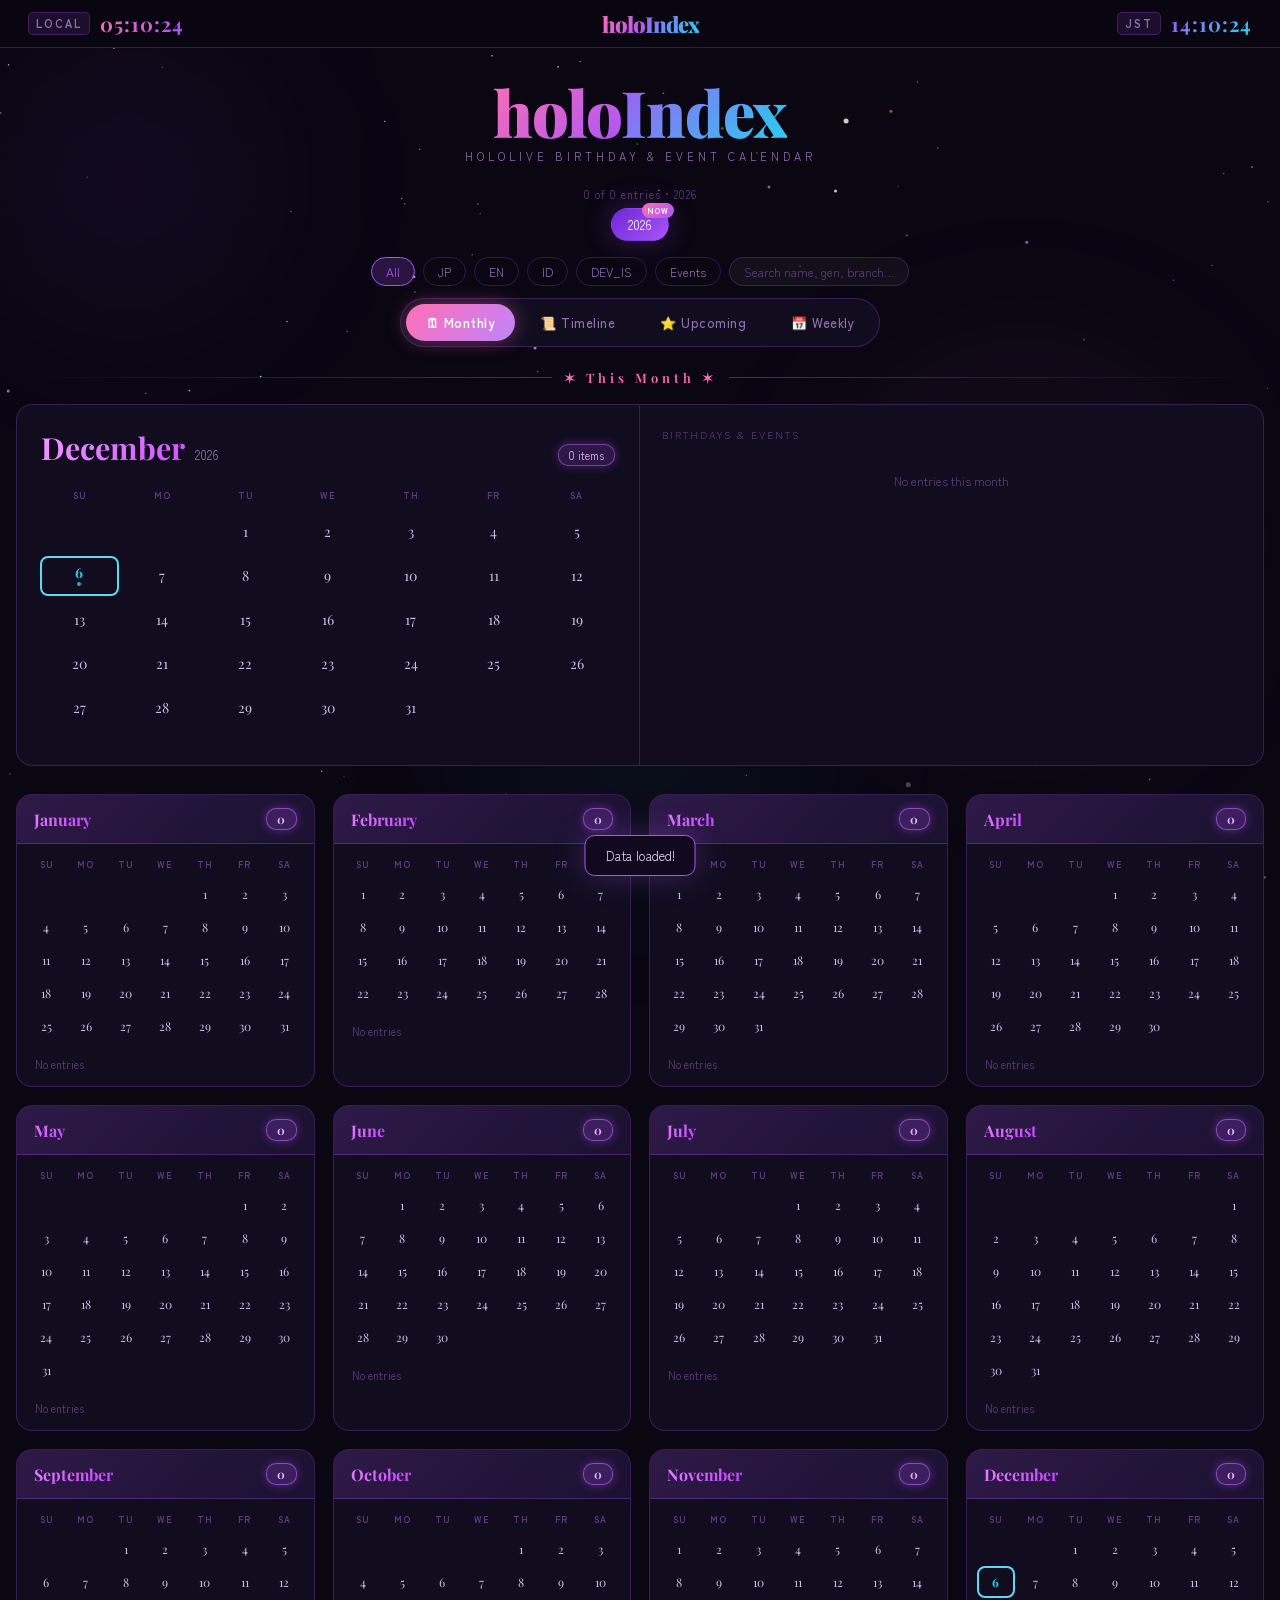
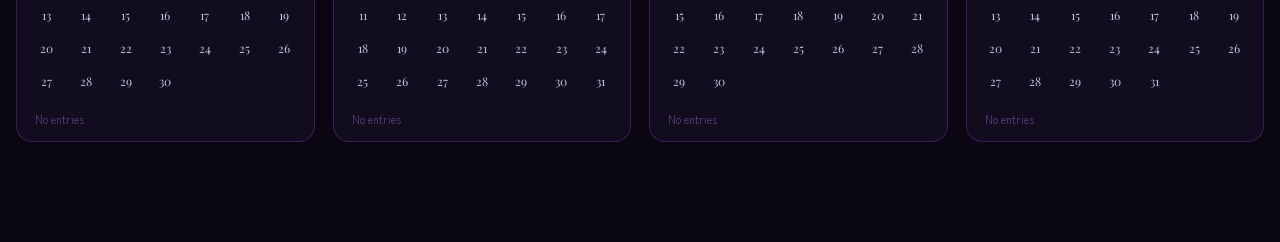
==== commit 0d15024b: "Add files via upload" ====
--- a/index.html
+++ b/index.html
@@ -150,7 +150,6 @@
 .bday-row-item.is-both{background:linear-gradient(135deg,rgba(255,110,180,0.07),rgba(34,211,238,0.07));border-color:rgba(160,200,230,0.35);}
 .bday-row-item.is-both:hover{border-color:rgba(160,200,230,0.7);background:linear-gradient(135deg,rgba(255,110,180,0.12),rgba(34,211,238,0.12));}
 .bday-name.both-name{color:transparent !important;}
-.bday-name.both-name::after{content:attr(data-name);position:absolute;left:0;top:0;width:100%;background:linear-gradient(90deg,var(--pink),var(--cyan));-webkit-background-clip:text;-webkit-text-fill-color:transparent;background-clip:text;}
 .bday-name.debut-name{color:#a8eefc;}
 .bday-countdown.cyan{color:var(--cyan);}
 .bday-day-badge{flex-shrink:0;min-width:32px;height:32px;border-radius:8px;display:flex;align-items:center;justify-content:center;font-family:'Playfair Display',serif;font-size:13px;font-weight:700;background:linear-gradient(135deg,var(--accent),var(--accent2));color:white;box-shadow:0 2px 6px rgba(0,0,0,0.4);}
@@ -159,10 +158,11 @@
 .bday-day-badge.pink-cyan{background:linear-gradient(135deg,var(--accent),var(--cyan));color:#fff;}
 .bday-avatar{flex-shrink:0;width:32px;height:32px;border-radius:50%;border:2px solid rgba(168,85,247,0.5);overflow:hidden;display:flex;align-items:center;justify-content:center;font-size:15px;background:var(--bg-deep);box-shadow:0 2px 6px rgba(0,0,0,0.4);}
 .bday-avatar img{width:100%;height:100%;object-fit:cover}
-.bday-name{font-weight:700;flex:1;white-space:nowrap;overflow:hidden;text-overflow:ellipsis;color:var(--text);position:relative;}
-.bday-name.both-name{overflow:visible;}
+.bday-name{font-weight:700;white-space:nowrap;overflow:hidden;text-overflow:ellipsis;color:var(--text);min-width:0;}
+.bday-name.both-name{background:linear-gradient(90deg,var(--pink),var(--cyan));-webkit-background-clip:text;-webkit-text-fill-color:transparent;background-clip:text;color:transparent;}
 .bday-name.event-name{color:var(--gold-light);}
-.bday-gen{font-size:11px;color:var(--text-muted);}
+.bday-gen{font-size:11px;color:var(--text-muted);white-space:nowrap;overflow:hidden;text-overflow:ellipsis;min-width:0;}
+.bday-info{flex:1;min-width:0;display:flex;align-items:center;gap:6px;overflow:hidden;}
 .bday-countdown{flex-shrink:0;font-family:'Playfair Display',serif;font-size:11px;font-weight:700;color:var(--accent);white-space:nowrap;}
 .bday-countdown.gold{color:var(--gold);}
 .bday-countdown.teal{color:var(--teal);}
@@ -805,8 +805,10 @@
   return `<div class="bday-row-item ${rowClass}" onclick="${_oc(cleanE,isBoth?'both':undefined)}">
     <div class="bday-day-badge ${badgeClass}">${bd?bd.day:'?'}</div>
     <div class="bday-avatar">${_avHtml(e)}</div>
-    <span class="bday-name ${nameClass}" data-name="${displayName}">${displayName}</span>
-    ${compact?'':` <span class="bday-gen">${e.Generation||e.Branch||''}</span>`}
+    <div class="bday-info">
+      <span class="bday-name ${nameClass}">${displayName}</span>
+      ${compact?'':` <span class="bday-gen">${e.Generation||e.Branch||''}</span>`}
+    </div>
     ${cdHTML}
   </div>`;
 }
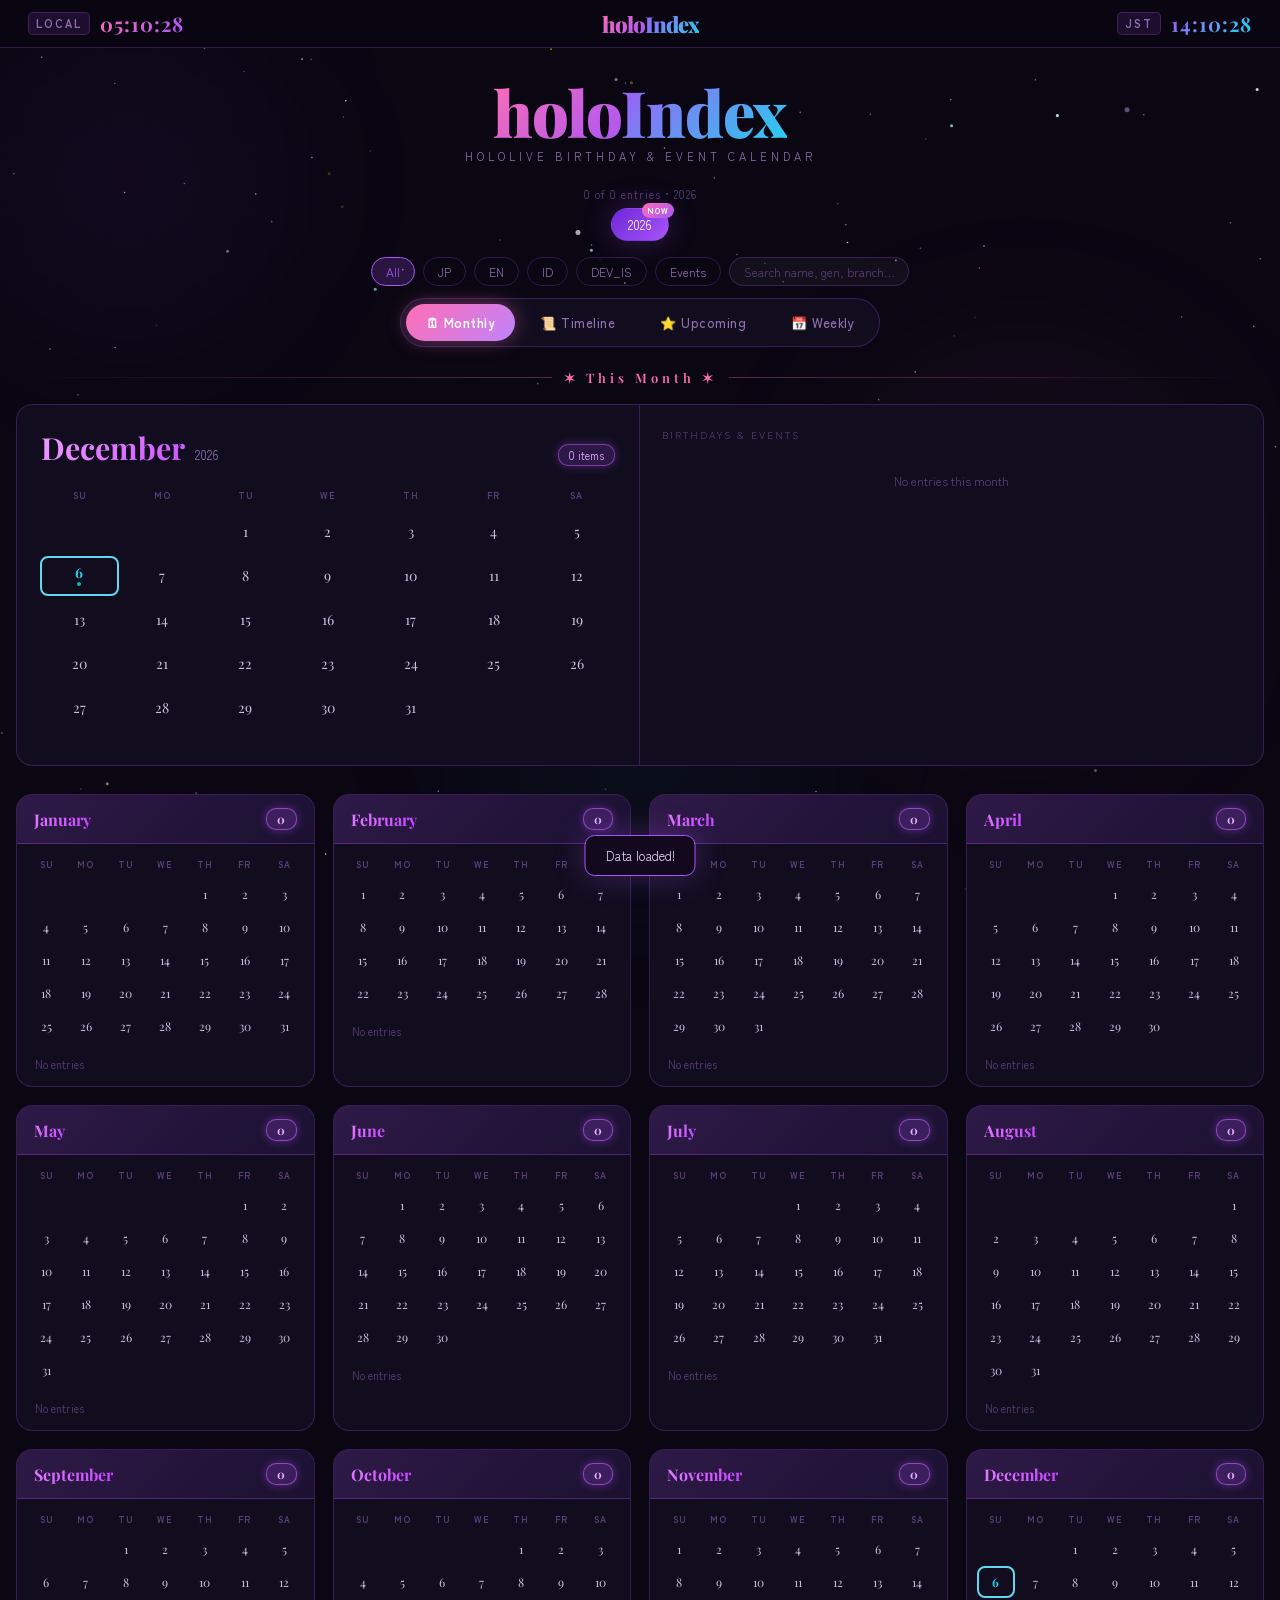
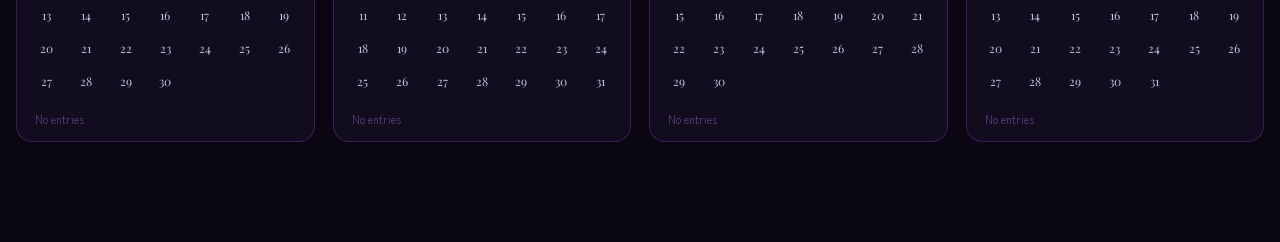
==== commit 3e039972: "Add files via upload" ====
--- a/index.html
+++ b/index.html
@@ -1080,7 +1080,7 @@
       const wIsBoth=!isDebutRow_w&&!isEvent&&e.DebutDate&&e.DebutDate.trim()&&bdW&&(()=>{const p=e.DebutDate.split('/');return p.length>=2&&parseInt(p[0])-1===m&&parseInt(p[1])===d;})();
       const chipClass=wIsBoth?'both-chip':isDebutRow_w?'debut-chip':isEvent?'event-chip':'';
       const nameClass=wIsBoth?'both':isDebutRow_w?'cyan':isEvent?'gold':'';
-      const displayName=isEvent?(e.EventName||e.Name):e.Name.split(' ')[0];
+      const displayName=isEvent?(e.EventName||e.Name):e.Name;
       const cleanEw={...e};delete cleanEw._isDebutRow;delete cleanEw._debutDay;
       const wFt=wIsBoth?'both':isDebutRow_w?(bdAlsoMatchesW?'both':'debut'):undefined;
       html+=`<div class="week-chip ${chipClass}" onclick="${_oc(cleanEw,wFt)}"><div class="chip-avatar">${_avHtml(e)}</div><span class="chip-name ${nameClass}">${displayName}</span></div>`;
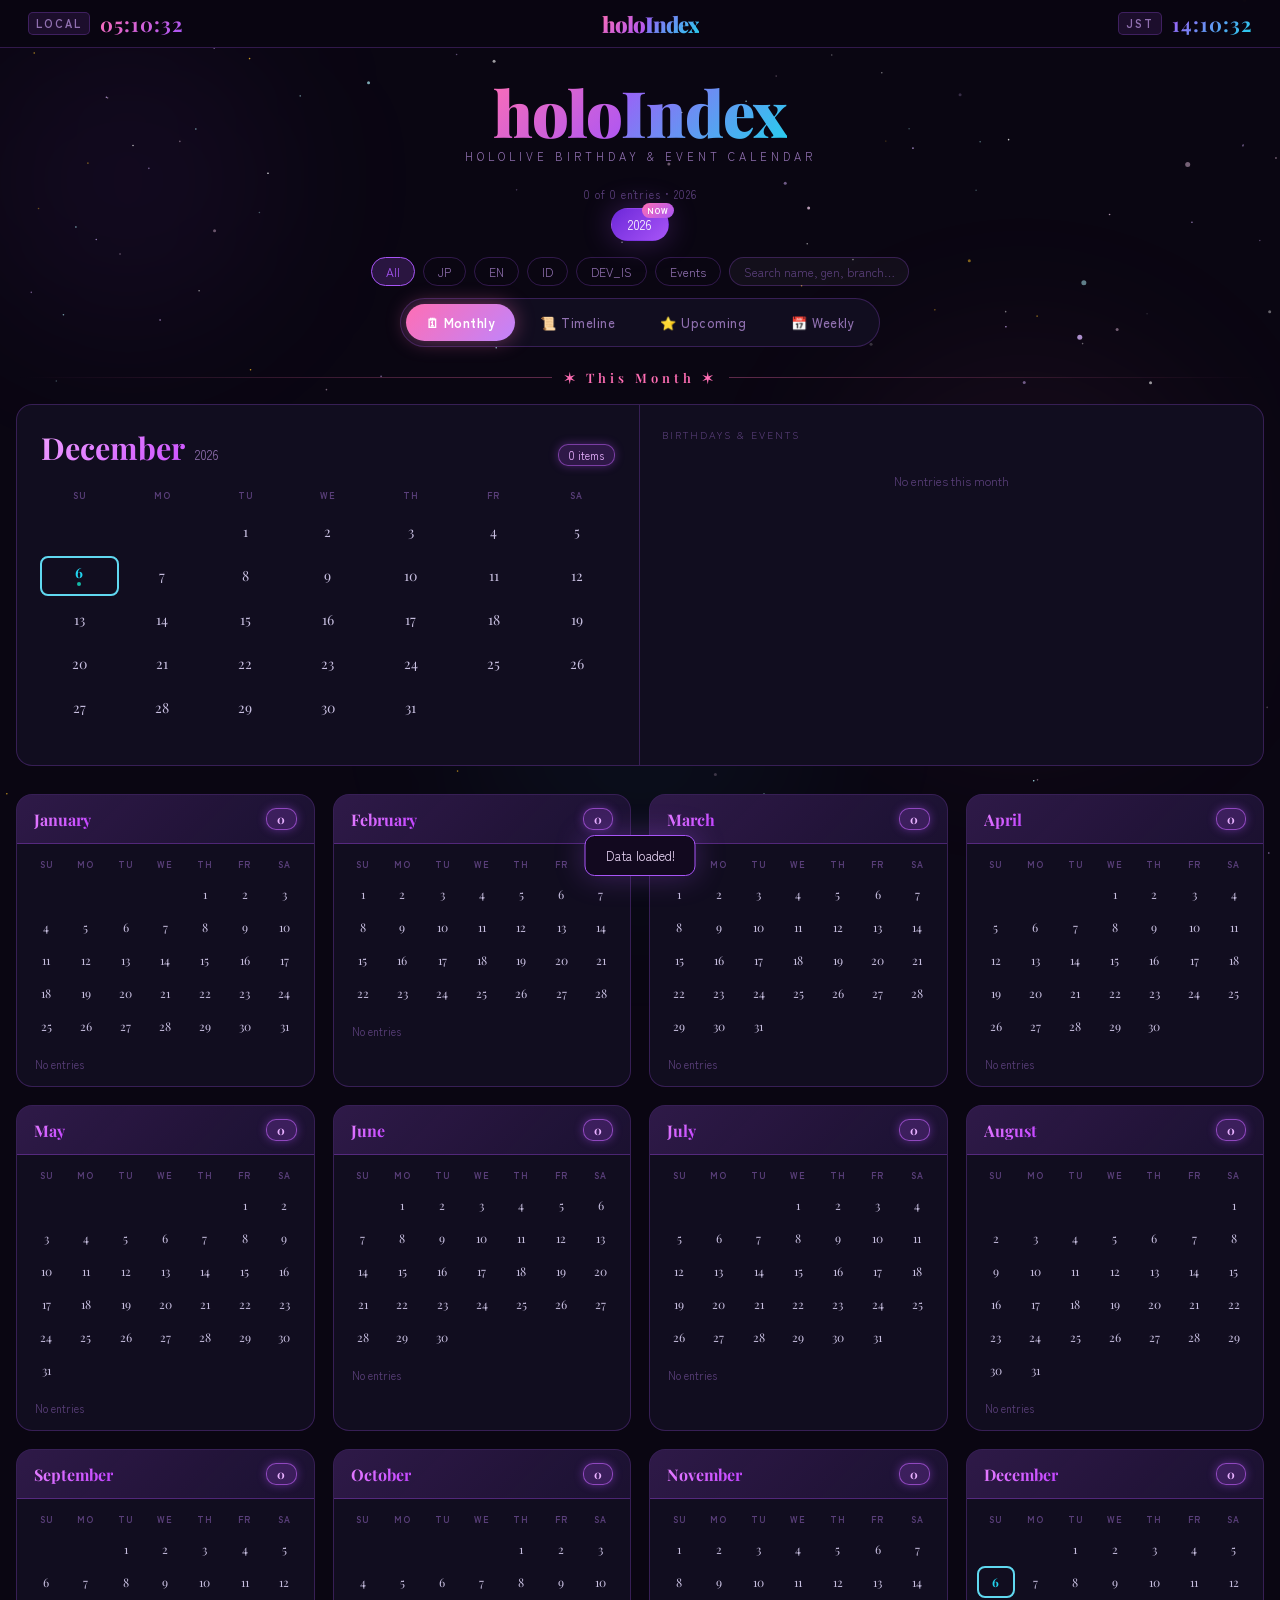
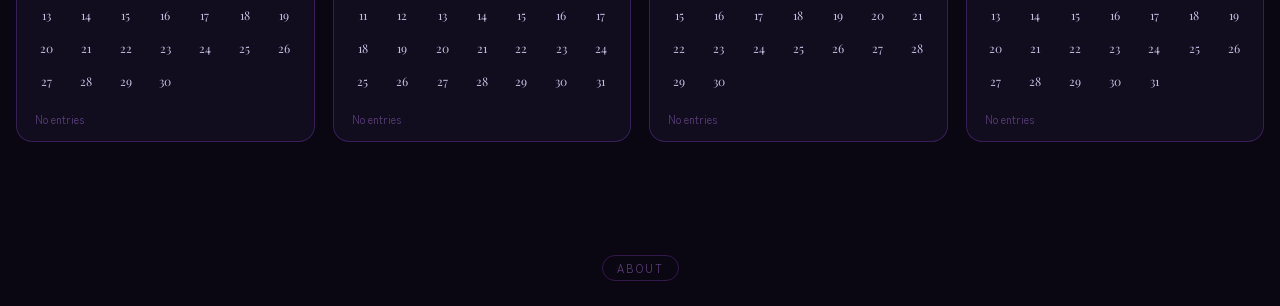
==== commit f40b94ab: "Add files via upload" ====
--- a/index.html
+++ b/index.html
@@ -492,6 +492,10 @@
   <div id="pane-timeline" class="view-pane"></div>
   <div id="pane-upcoming" class="view-pane"></div>
   <div id="pane-weekly" class="view-pane"></div>
+</div>
+
+<div style="position:relative;z-index:10;text-align:center;padding:12px 0 28px;">
+  <a href="about.html" style="font-family:'Zen Kaku Gothic New',sans-serif;font-size:11px;letter-spacing:2px;text-transform:uppercase;color:var(--text-muted);text-decoration:none;padding:4px 14px;border:1px solid var(--border);border-radius:20px;transition:color 0.2s,border-color 0.2s;" onmouseover="this.style.color='var(--purple)';this.style.borderColor='rgba(168,85,247,0.6)'" onmouseout="this.style.color='var(--text-muted)';this.style.borderColor='var(--border)'">About</a>
 </div>
 
 <div id="detail-overlay">
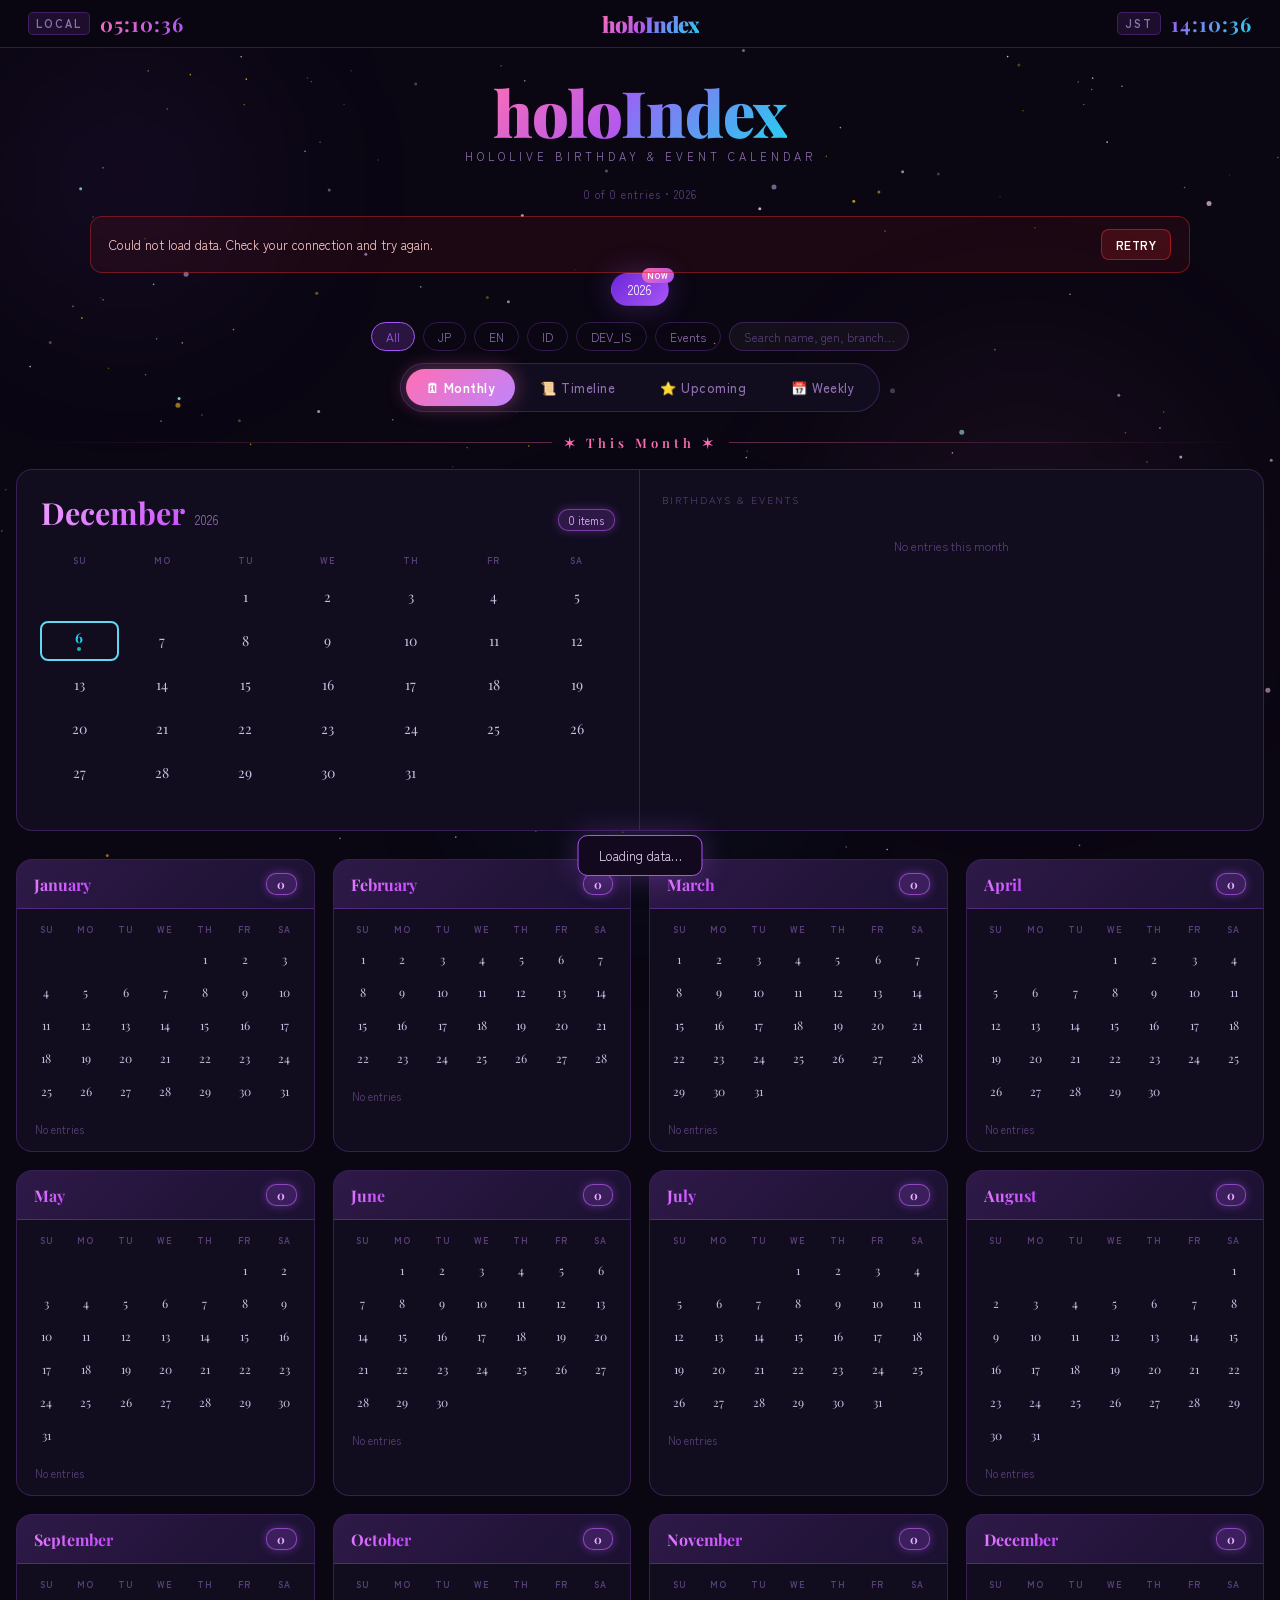
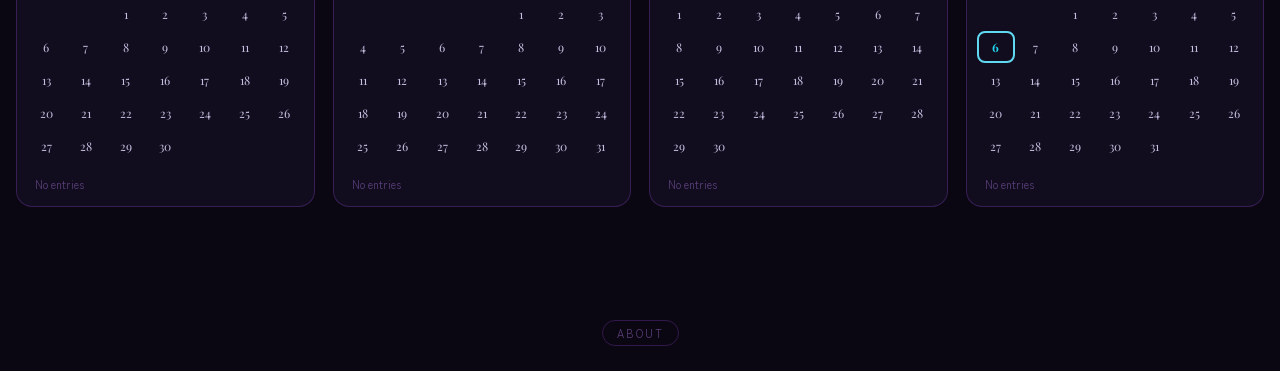
==== commit 46d0bfca: "Escape CSV values, delegate events, add fetch retry/error UI, extract shared assets" ====
--- a/index.html
+++ b/index.html
@@ -17,56 +17,15 @@
 <!-- Subsetted to only weights actually used; display=swap prevents render blocking -->
 <link rel="preload" as="style" href="https://fonts.googleapis.com/css2?family=Playfair+Display:ital,wght@0,400;0,700;0,900;1,400&family=Zen+Kaku+Gothic+New:wght@400;500;700&display=swap" onload="this.onload=null;this.rel='stylesheet'">
 <noscript><link href="https://fonts.googleapis.com/css2?family=Playfair+Display:ital,wght@0,400;0,700;0,900;1,400&family=Zen+Kaku+Gothic+New:wght@400;500;700&display=swap" rel="stylesheet"></noscript>
+<link rel="stylesheet" href="styles.css">
 <style>
-:root {
-  --bg-deep: #0a0612;
-  --bg-card: #12091f;
-  --bg-glass: rgba(20,10,40,0.7);
-  --pink: #ff6eb4;
-  --purple: #a855f7;
-  --purple-deep: #6d28d9;
-  --cyan: #22d3ee;
-  --teal: #14b8a6;
-  --gold: #cbd5e1;
-  --gold-light: #f1f5f9;
-  --border: rgba(168,85,247,0.25);
-  --border-bright: rgba(168,85,247,0.6);
-  --text: #e8d5f5;
-  --text-dim: #9070b0;
-  --text-muted: #5a3f7a;
-  --shadow-purple: 0 0 30px rgba(168,85,247,0.3);
-  --shadow-pink: 0 0 20px rgba(255,110,180,0.4);
-  --shadow-gold: 0 0 20px rgba(203,213,225,0.35);
-  /* Birthday palette aliases */
-  --accent: #ff6eb4;
-  --accent2: #c084fc;
-  --accent3: #60d8f0;
-  --glow: rgba(255,110,180,0.4);
-  --surface: #110d1f;
-  --surface2: #1a1430;
-}
-*{box-sizing:border-box;margin:0;padding:0}
-html{scroll-behavior:smooth}
-body{font-family:'Zen Kaku Gothic New',sans-serif;background:var(--bg-deep);color:var(--text);min-height:100vh;overflow-x:hidden;position:relative;}
-
-/* STARFIELD — canvas-based, GPU-friendly */
-#starfield{position:fixed;top:0;left:0;width:100%;height:100%;pointer-events:none;z-index:0;}
-/* Static nebula blobs — no JS animation, composited once */
-.nebula{position:absolute;border-radius:50%;filter:blur(80px);pointer-events:none;will-change:auto;}
-
-/* CLOCK BAR */
-#clockbar{position:sticky;top:0;z-index:100;background:rgba(10,6,18,0.96);backdrop-filter:blur(6px);-webkit-backdrop-filter:blur(6px);border-bottom:1px solid var(--border);padding:10px 28px;display:flex;justify-content:space-between;align-items:center;gap:16px;}
-.clock-item{display:flex;align-items:center;gap:10px;font-family:'Playfair Display',serif;}
-.clock-label{font-family:'Zen Kaku Gothic New',sans-serif;font-size:11px;letter-spacing:2px;text-transform:uppercase;color:var(--text-dim);font-weight:700;background:rgba(168,85,247,0.12);border:1px solid var(--border);border-radius:5px;padding:2px 7px;line-height:1.6;}
-.clock-time{font-size:20px;font-weight:700;background:linear-gradient(135deg,var(--pink),var(--purple));-webkit-background-clip:text;-webkit-text-fill-color:transparent;background-clip:text;letter-spacing:1px;}
-.clock-jst .clock-time{background:linear-gradient(135deg,var(--purple),var(--cyan));-webkit-background-clip:text;-webkit-text-fill-color:transparent;background-clip:text;}
+/* ── PAGE-SPECIFIC STYLES (index.html) ── */
 
 /* HEADER */
 #header{position:relative;z-index:10;text-align:center;padding:32px 24px 16px;}
-.logo{font-family:'Playfair Display',serif;font-size:clamp(36px,6vw,64px);font-weight:900;letter-spacing:-1px;line-height:1;cursor:default;display:inline-block;}
-.logo-holo{background:linear-gradient(135deg,#ff6eb4,#a855f7);-webkit-background-clip:text;-webkit-text-fill-color:transparent;background-clip:text;}
-.logo-index{background:linear-gradient(135deg,#a855f7,#22d3ee);-webkit-background-clip:text;-webkit-text-fill-color:transparent;background-clip:text;}
+.logo{font-size:clamp(36px,6vw,64px);}
 .logo-sub{font-family:'Zen Kaku Gothic New',sans-serif;font-size:11px;letter-spacing:4px;text-transform:uppercase;color:var(--text-dim);margin-top:4px;}
+
 /* YEAR SWITCHER */
 #year-switcher{position:relative;z-index:10;display:flex;gap:8px;justify-content:center;padding:0 16px 16px;flex-wrap:wrap;}
 .year-btn{padding:6px 16px;border-radius:20px;border:1px solid var(--border);background:transparent;color:var(--text-dim);cursor:pointer;font-family:'Zen Kaku Gothic New',sans-serif;font-size:13px;transition:all 0.2s;position:relative;}
@@ -84,7 +43,7 @@
 #search-input:focus{border-color:var(--purple)}
 #search-input::placeholder{color:var(--text-muted)}
 
-/* ── VIEW TABS — pill style matching holoIndexBirthday ── */
+/* VIEW TABS */
 #view-tabs{position:relative;z-index:10;display:flex;justify-content:center;padding:0 16px 22px;}
 #view-tabs-inner{display:flex;gap:5px;background:var(--surface);border:1px solid var(--border);border-radius:50px;padding:5px;flex-wrap:wrap;}
 .view-tab{background:transparent;border:none;color:var(--text-dim);cursor:pointer;font-family:'Zen Kaku Gothic New',sans-serif;font-size:13px;font-weight:500;padding:9px 20px;border-radius:40px;transition:all 0.3s;display:flex;align-items:center;gap:5px;letter-spacing:0.5px;}
@@ -96,8 +55,7 @@
 .view-pane{display:none}
 .view-pane.active{display:block}
 
-
-/* ── NEXT UP MINI BANNER (Monthly page) ── */
+/* NEXT UP BANNER */
 .next-up-banner{position:relative;background:var(--surface);border:1px solid var(--border-bright);border-radius:16px;padding:18px 24px;margin-bottom:20px;display:flex;align-items:center;gap:18px;overflow:hidden;cursor:pointer;transition:transform 0.25s,box-shadow 0.25s;}
 .next-up-banner::before{content:'';position:absolute;inset:0;background:linear-gradient(135deg,rgba(168,85,247,0.08),rgba(255,110,180,0.06));pointer-events:none;}
 .next-up-banner:hover{transform:translateY(-3px);box-shadow:0 16px 48px rgba(168,85,247,0.2);}
@@ -140,7 +98,7 @@
 .this-month-list::-webkit-scrollbar-thumb{background:var(--purple);border-radius:2px}
 .this-month-list-header{font-size:10px;letter-spacing:2px;text-transform:uppercase;color:var(--text-muted);margin-bottom:2px;flex-shrink:0;}
 
-/* Shared entry row style (featured + grid) */
+/* Shared entry row style */
 .bday-row-item{display:flex;align-items:center;gap:10px;padding:8px 11px;background:var(--surface2);border-radius:10px;border:1px solid var(--border);cursor:pointer;transition:all 0.2s;font-size:13px;}
 .bday-row-item:hover{border-color:var(--accent2);background:rgba(192,132,252,0.08);}
 .bday-row-item.is-event{background:rgba(203,213,225,0.04);border-color:rgba(203,213,225,0.18);}
@@ -169,7 +127,7 @@
 .bday-countdown.past{color:var(--text-muted);font-weight:400;}
 .bday-countdown.both{background:linear-gradient(90deg,var(--pink),var(--cyan)) !important;-webkit-background-clip:text !important;-webkit-text-fill-color:transparent !important;background-clip:text !important;}
 
-/* ── 12-MONTH GRID — holoIndexBirthday style ── */
+/* 12-MONTH GRID */
 .months-grid{display:grid;grid-template-columns:repeat(auto-fill,minmax(290px,1fr));gap:18px;padding-bottom:60px;}
 .month-card{background:var(--surface);border:1px solid var(--border);border-radius:16px;overflow:hidden;transition:transform 0.3s,box-shadow 0.3s;}
 .month-card:hover{transform:translateY(-4px);box-shadow:0 20px 60px rgba(192,132,252,0.15);}
@@ -188,7 +146,6 @@
 .mini-cal-day-label{text-align:center;font-size:9px;color:var(--text-muted);padding:3px 2px 5px;font-weight:700;letter-spacing:1px;text-transform:uppercase;}
 .mini-cal-cell{text-align:center;font-size:12px;padding:5px 2px;border-radius:7px;cursor:default;position:relative;font-family:'Playfair Display',serif;color:#c8bfe0;min-height:30px;display:flex;flex-direction:column;align-items:center;justify-content:center;line-height:1;transition:all 0.2s;}
 .mini-cal-cell.large{font-size:14px;min-height:38px;}
-/* Birthday cells: soft pink with opacity */
 .mini-cal-cell.has-birthday{background:linear-gradient(135deg,rgba(255,110,180,0.9),rgba(192,132,252,0.8));border:1px solid rgba(255,110,180,0.95);color:#fff;font-weight:700;cursor:pointer;box-shadow:0 0 10px rgba(255,110,180,0.55),inset 0 1px 0 rgba(255,255,255,0.25);text-shadow:0 1px 3px rgba(0,0,0,0.4);}
 .mini-cal-cell.has-birthday:hover{background:linear-gradient(135deg,rgba(255,110,180,1),rgba(192,132,252,0.95));transform:scale(1.12);z-index:2;box-shadow:0 0 18px rgba(255,110,180,0.75);}
 .mini-cal-cell.has-event{color:#0f172a;background:linear-gradient(135deg,rgba(241,245,249,0.95),rgba(203,213,225,0.85));font-weight:700;cursor:pointer;border:1px solid rgba(241,245,249,0.99);box-shadow:0 0 10px rgba(203,213,225,0.4),inset 0 1px 0 rgba(255,255,255,0.5);text-shadow:0 1px 2px rgba(0,0,0,0.15);}
@@ -262,7 +219,6 @@
 .countdown-lbl{font-size:11px;letter-spacing:2px;text-transform:uppercase;color:var(--text-dim);font-weight:500;}
 .today-badge{font-family:'Playfair Display',serif;font-size:28px;font-weight:700;color:var(--teal);letter-spacing:2px;}
 .upcoming-list{display:flex;flex-direction:column;gap:10px;}
-/* Removed backdrop-filter from every row — it forces a compositing layer per item and kills scroll perf on mobile */
 .upcoming-item{background:rgba(20,10,40,0.75);border:1px solid var(--border);border-radius:12px;padding:14px 18px;display:flex;align-items:center;gap:14px;cursor:pointer;transition:border-color 0.2s,background 0.2s;content-visibility:auto;contain-intrinsic-size:0 68px;}
 .upcoming-item:hover{border-color:var(--border-bright);background:rgba(168,85,247,0.07)}
 .upcoming-item.event-item{border-color:rgba(203,213,225,0.2)}
@@ -302,7 +258,6 @@
 .chip-name.gold{color:var(--gold-light)}
 
 /* DETAIL MODAL */
-/* Use visibility+opacity instead of display:none — avoids layout recalc on open */
 #detail-overlay{position:fixed;inset:0;z-index:200;background:rgba(5,2,12,0.88);display:flex;align-items:center;justify-content:center;padding:20px;visibility:hidden;opacity:0;transition:opacity 0.18s,visibility 0.18s;}
 #detail-overlay.open{visibility:visible;opacity:1;}
 #detail-panel{background:linear-gradient(160deg,#0f0820 0%,#0a0518 60%,#0d0620 100%);border:1px solid rgba(168,85,247,0.35);border-radius:24px;max-width:580px;width:100%;position:relative;box-shadow:0 0 0 1px rgba(255,110,180,0.08),0 32px 80px rgba(0,0,0,0.7),0 0 60px rgba(168,85,247,0.12);animation:detailIn 0.2s cubic-bezier(0.16,1,0.3,1);overflow:hidden;}
@@ -313,7 +268,6 @@
 #detail-content-wrap{padding:36px 32px 32px;flex:1;min-width:0;overflow-y:auto;max-height:92vh;position:relative;z-index:1;}
 #detail-panel:not(.has-fullimg) #detail-content-wrap{padding:40px 36px 36px;}
 @keyframes detailIn{from{opacity:0;transform:translateY(16px) scale(0.98)}to{opacity:1;transform:translateY(0) scale(1)}}
-/* Removed backdrop-filter from close button — not visible enough to justify the cost */
 .detail-close{position:absolute;top:16px;right:16px;background:rgba(255,255,255,0.08);border:1px solid rgba(255,255,255,0.12);color:var(--text-dim);border-radius:50%;width:32px;height:32px;cursor:pointer;display:flex;align-items:center;justify-content:center;font-size:14px;transition:border-color 0.2s,color 0.2s,background 0.2s;z-index:10;}
 .detail-close:hover{border-color:var(--pink);color:var(--pink);background:rgba(255,110,180,0.1);box-shadow:0 0 12px rgba(255,110,180,0.2);}
 #day-overlay{position:fixed;inset:0;z-index:210;background:rgba(10,6,18,0.9);display:flex;align-items:center;justify-content:center;padding:20px;visibility:hidden;opacity:0;transition:opacity 0.15s,visibility 0.15s;}
@@ -373,19 +327,18 @@
 /* MISC */
 .empty-state{text-align:center;padding:60px 20px;color:var(--text-muted);font-size:14px;}
 .empty-state .emoji{font-size:40px;margin-bottom:12px;display:block}
-::-webkit-scrollbar{width:6px;height:6px}::-webkit-scrollbar-track{background:transparent}::-webkit-scrollbar-thumb{background:rgba(168,85,247,0.3);border-radius:3px}::-webkit-scrollbar-thumb:hover{background:var(--purple)}
 .grad-circle{width:100%;height:100%;border-radius:50%;display:flex;align-items:center;justify-content:center;background:linear-gradient(135deg,var(--purple-deep),var(--pink));font-size:inherit;}
 #status-bar{text-align:center;font-size:11px;color:var(--text-muted);padding:6px;letter-spacing:1px;position:relative;z-index:10;}
 .archive-label{text-align:center;font-size:11px;letter-spacing:3px;text-transform:uppercase;color:var(--text-muted);margin-bottom:16px;padding:6px 16px;background:rgba(90,63,122,0.15);border-radius:8px;display:inline-block;border:1px solid var(--border);}
 #toast{position:fixed;bottom:24px;left:50%;transform:translateX(-50%) translateY(120px);background:var(--bg-card);border:1px solid var(--purple);border-radius:10px;padding:10px 20px;font-size:13px;color:var(--text);z-index:300;transition:transform 0.3s,opacity 0.3s;box-shadow:var(--shadow-purple);pointer-events:none;opacity:0;}
 #toast.show{transform:translateX(-50%) translateY(0);pointer-events:auto;opacity:1;}
 
-/* ── RESPONSIVE SCALING ── */
-
-/* ≤768px: tablet — filter/tabs/clock tighten; weekly drops to 4 cols */
+/* About link footer */
+.about-link{font-family:'Zen Kaku Gothic New',sans-serif;font-size:11px;letter-spacing:2px;text-transform:uppercase;color:var(--text-muted);text-decoration:none;padding:4px 14px;border:1px solid var(--border);border-radius:20px;transition:color 0.2s,border-color 0.2s;}
+.about-link:hover{color:var(--purple);border-color:rgba(168,85,247,0.6);}
+
+/* RESPONSIVE */
 @media(max-width:768px){
-  #clockbar{flex-wrap:wrap;justify-content:center;gap:6px;padding:6px 14px;}
-  .clock-time{font-size:16px;}
   #view-tabs-inner{gap:3px;padding:4px;}
   .view-tab{font-size:12px;padding:7px 13px;}
   #search-input{width:100%;}
@@ -397,12 +350,8 @@
   .months-grid{grid-template-columns:repeat(auto-fill,minmax(240px,1fr));}
 }
 
-/* ≤540px: large phone — shrink modals, clock, weekly to 3 cols */
 @media(max-width:540px){
   #header{padding:20px 16px 10px;}
-  #clockbar > .logo{display:none;}
-  .clock-label{font-size:10px;padding:2px 5px;}
-  .clock-time{font-size:14px;}
   #year-switcher{gap:5px;padding:0 10px 12px;}
   .year-btn{font-size:12px;padding:5px 12px;}
   #filter-bar{gap:5px;padding:0 10px 10px;}
@@ -443,6 +392,15 @@
 </style>
 </head>
 <body>
+<noscript>
+  <div class="noscript-msg">
+    <div>
+      <strong>JavaScript Required</strong>
+      holoIndex needs JavaScript to load birthday and event data, render countdowns, and handle navigation. Please enable it in your browser to continue.
+    </div>
+  </div>
+</noscript>
+
 <div id="starfield"></div>
 <div id="toast"></div>
 
@@ -465,6 +423,7 @@
 </div>
 
 <div id="status-bar"></div>
+<div id="error-banner" role="alert" aria-live="polite"></div>
 <div id="year-switcher"></div>
 
 <div id="filter-bar">
@@ -477,7 +436,6 @@
   <input type="text" id="search-input" placeholder="Search name, gen, branch…">
 </div>
 
-<!-- PILL TABS -->
 <div id="view-tabs">
   <div id="view-tabs-inner">
     <button class="view-tab active" data-view="monthly">🗓 Monthly</button>
@@ -495,7 +453,7 @@
 </div>
 
 <div style="position:relative;z-index:10;text-align:center;padding:12px 0 28px;">
-  <a href="about.html" style="font-family:'Zen Kaku Gothic New',sans-serif;font-size:11px;letter-spacing:2px;text-transform:uppercase;color:var(--text-muted);text-decoration:none;padding:4px 14px;border:1px solid var(--border);border-radius:20px;transition:color 0.2s,border-color 0.2s;" onmouseover="this.style.color='var(--purple)';this.style.borderColor='rgba(168,85,247,0.6)'" onmouseout="this.style.color='var(--text-muted)';this.style.borderColor='var(--border)'">About</a>
+  <a href="about.html" class="about-link">About</a>
 </div>
 
 <div id="detail-overlay">
@@ -509,951 +467,7 @@
   </div>
 </div>
 
-<script>
-(function(){
-  const sf=document.getElementById('starfield');
-  // Static nebula blobs (no animation, cheap)
-  [{x:10,y:20,size:300,color:'rgba(168,85,247,0.06)'},{x:80,y:60,size:400,color:'rgba(255,110,180,0.05)'},{x:50,y:80,size:350,color:'rgba(34,211,238,0.04)'}].forEach(n=>{const d=document.createElement('div');d.className='nebula';d.style.cssText=`left:${n.x}%;top:${n.y}%;width:${n.size}px;height:${n.size}px;background:${n.color};margin-left:-${n.size/2}px;margin-top:-${n.size/2}px;`;sf.appendChild(d);});
-  // Canvas starfield — single composited layer, no per-star DOM nodes
-  const canvas=document.createElement('canvas');
-  canvas.style.cssText='position:absolute;top:0;left:0;width:100%;height:100%;';
-  sf.appendChild(canvas);
-  const ctx=canvas.getContext('2d');
-  const COLORS=['#ffffff','#ffd6f5','#d6b3ff','#b3f5ff','#fbbf24'];
-  let stars=[];
-  function resize(){
-    canvas.width=window.innerWidth;
-    canvas.height=window.innerHeight;
-    stars=[];
-    for(let i=0;i<180;i++){
-      const size=Math.random()<0.05?2.5:Math.random()<0.2?1.5:0.8;
-      stars.push({x:Math.random()*canvas.width,y:Math.random()*canvas.height,size,color:COLORS[Math.floor(Math.random()*5)],lo:Math.random()*0.3+0.1,hi:Math.random()*0.5+0.5,dur:(Math.random()*4+2)*1000,offset:Math.random()*6000});
-    }
-  }
-  resize();
-  let resizeTimer;
-  window.addEventListener('resize',()=>{clearTimeout(resizeTimer);resizeTimer=setTimeout(resize,200);});
-  let lastFrame=0;
-  const FPS_CAP=24; // cap at 24fps — plenty for stars, saves battery
-  const FRAME_MS=1000/FPS_CAP;
-  function draw(ts){
-    requestAnimationFrame(draw);
-    if(ts-lastFrame<FRAME_MS)return;
-    lastFrame=ts;
-    ctx.clearRect(0,0,canvas.width,canvas.height);
-    stars.forEach(s=>{
-      const t=(ts+s.offset)%s.dur/s.dur;
-      const alpha=s.lo+(s.hi-s.lo)*(t<0.5?t*2:(1-t)*2);
-      ctx.globalAlpha=alpha;
-      ctx.fillStyle=s.color;
-      ctx.beginPath();
-      ctx.arc(s.x,s.y,s.size,0,Math.PI*2);
-      ctx.fill();
-    });
-    ctx.globalAlpha=1;
-  }
-  requestAnimationFrame(draw);
-})();
-
-// Cache clock and UI element refs — queried every second, must not re-lookup each call
-const _elClockLocal=document.getElementById('clock-local');
-const _elClockJst=document.getElementById('clock-jst');
-const _elStatusBar=document.getElementById('status-bar');
-const _elToast=document.getElementById('toast');
-const _elDetailOverlay=document.getElementById('detail-overlay');
-const _elDetailPanel=document.getElementById('detail-panel');
-const _elDetailImgSide=document.getElementById('detail-fullimg-side');
-const _elDetailContent=document.getElementById('detail-content');
-const _elDetailBack=document.getElementById('detail-back');
-const _elDayOverlay=document.getElementById('day-overlay');
-const _elDayContent=document.getElementById('day-content');
-const _elYearSwitcher=document.getElementById('year-switcher');
-const _elSearchInput=document.getElementById('search-input');
-const _elPanes={monthly:document.getElementById('pane-monthly'),timeline:document.getElementById('pane-timeline'),upcoming:document.getElementById('pane-upcoming'),weekly:document.getElementById('pane-weekly')};
-const _elViewTabs=Array.from(document.querySelectorAll('.view-tab'));
-const _elFilterBtns=Array.from(document.querySelectorAll('.filter-btn[data-branch]'));
-const _elFilterBtnsNonEvent=_elFilterBtns.filter(b=>b.dataset.branch!=='Events');
-const _elEventsBtn=document.querySelector('.filter-btn[data-branch="Events"]');
-function updateClocks(){const now=new Date();_elClockLocal.textContent=now.toLocaleTimeString('en-US',{hour12:false,hour:'2-digit',minute:'2-digit',second:'2-digit'});const jst=new Date(now.toLocaleString('en-US',{timeZone:'Asia/Tokyo'}));_elClockJst.textContent=jst.toLocaleTimeString('en-US',{hour12:false,hour:'2-digit',minute:'2-digit',second:'2-digit'});}
-updateClocks();setInterval(updateClocks,1000);
-
-// Live-tick all sub-week countdown spans (data-cd-date attribute)
-setInterval(function(){
-  // Tick cd-date spans on monthly, weekly, and upcoming views
-  if(state.view==='monthly'||state.view==='weekly'||state.view==='upcoming'){
-    document.querySelectorAll('[data-cd-date]').forEach(function(el){
-      const target=new Date(el.dataset.cdDate);
-      const sc=secsUntil(target);
-      if(sc<=0){el.textContent='🎉 Today!';el.removeAttribute('data-cd-date');}
-      else{el.textContent=shortCountdownStr(sc);}
-    });
-  }
-  // Live-tick Next Up banner on monthly page
-  if(state.view==='monthly'){
-    const nubBanner=document.getElementById('next-up-banner');
-    if(nubBanner&&nubBanner.dataset.targetDate){
-      const nubSc=secsUntil(new Date(nubBanner.dataset.targetDate));
-      if(nubSc<=0){nubBanner.removeAttribute('data-target-date');}
-      else{
-        const {d:nubDv,h:nubHv,m:nubMv,s:nubSv}=_splitSecs(nubSc);
-        nubBanner.querySelectorAll('[data-nub-unit]').forEach(function(span){
-          switch(span.dataset.nubUnit){case 'd':span.textContent=nubDv;break;case 'h':span.textContent=nubHv;break;case 'm':span.textContent=nubMv;break;case 's':span.textContent=nubSv;break;}
-        });
-      }
-    }
-  }
-  // Live-tick upcoming hero countdown
-  if(state.view==='upcoming'){
-    const heroCountdown=document.getElementById('upcoming-hero-countdown');
-    if(heroCountdown&&heroCountdown.dataset.targetDate){
-      const sc=secsUntil(new Date(heroCountdown.dataset.targetDate));
-      if(sc<=0){_renderKeys.upcoming=null;renderAll();}
-      else{
-        const {d:dv,h:hv,m:mv,s:sv}=_splitSecs(sc);
-        heroCountdown.querySelectorAll('.countdown-unit[data-unit]').forEach(function(unit){
-          const span=unit.querySelector('.countdown-num');const lbl=unit.querySelector('.countdown-lbl');if(!span)return;
-          switch(unit.dataset.unit){case 'd':span.textContent=dv;if(lbl)lbl.textContent='Day'+(dv!==1?'s':'');break;case 'h':span.textContent=hv;break;case 'm':span.textContent=mv;break;case 's':span.textContent=sv;break;}
-        });
-      }
-    }
-  }
-  // Live-tick detail panel countdown boxes
-  if(_elDetailOverlay.classList.contains('open')){
-    _elDetailOverlay.querySelectorAll('.detail-countdown[data-target-date]').forEach(function(box){
-      const sc=secsUntil(new Date(box.dataset.targetDate));
-      if(sc<=0)return;
-      const {d:dv,h:hv,m:mv,s:sv}=_splitSecs(sc);
-      box.querySelectorAll('.countdown-unit[data-unit]').forEach(function(unit){
-        const span=unit.querySelector('.countdown-num');
-        const lbl=unit.querySelector('.countdown-lbl');
-        if(!span)return;
-        switch(unit.dataset.unit){
-          case 'd': span.textContent=dv; if(lbl)lbl.textContent='Day'+(dv!==1?'s':''); break;
-          case 'h': span.textContent=hv; break;
-          case 'm': span.textContent=mv; break;
-          case 's': span.textContent=sv; break;
-        }
-      });
-    });
-  }
-},1000);
-
-// Auto-refresh just after midnight — resets TODAY cache and daysUntil memoization
-(function scheduleMidnightRefresh(){
-  const now=new Date();
-  const tomorrow=new Date(now.getFullYear(),now.getMonth(),now.getDate()+1,0,0,5,0);
-  setTimeout(()=>{
-    _TODAY=_makeToday();
-    _daysCache.clear();
-    _renderKeys.monthly=_renderKeys.timeline=_renderKeys.upcoming=_renderKeys.weekly=null;
-    renderAll();
-    scheduleMidnightRefresh();
-  },tomorrow-now);
-})();
-
-// Returns today at midnight local time — cached as module-level constant, refreshed at midnight
-function _makeToday(){const t=new Date();t.setHours(0,0,0,0);return t;}
-let _TODAY=_makeToday();
-function getToday(){return _TODAY;}
-
-// Memoized parseMMDD — same string always returns same result; no need to reparse
-const _mmddCache=new Map();
-function parseMMDD(str){
-  if(!str)return null;
-  if(_mmddCache.has(str))return _mmddCache.get(str);
-  const parts=str.split('/');
-  if(parts.length<2)return null;
-  const result={month:parseInt(parts[0]),day:parseInt(parts[1])};
-  _mmddCache.set(str,result);
-  return result;
-}
-
-// Memoized daysUntil — same date string returns same value within a given day
-const _daysCache=new Map();
-function daysUntil(date){
-  const d=new Date(date);d.setHours(0,0,0,0);
-  const key=d.getTime();
-  if(_daysCache.has(key))return _daysCache.get(key);
-  const now=_TODAY;
-  const result=Math.round((Date.UTC(d.getFullYear(),d.getMonth(),d.getDate())-Date.UTC(now.getFullYear(),now.getMonth(),now.getDate()))/(1000*60*60*24));
-  _daysCache.set(key,result);
-  return result;
-}
-// Returns exact seconds until a date (fractional ok); negative if past
-function secsUntil(date){return (new Date(date)-new Date())/1000;}
-// Returns "Xd Xh Xm Xs" breakdown string for ≤7 days remaining (totalSecs > 0)
-function shortCountdownStr(totalSecs){
-  const s=Math.max(0,Math.floor(totalSecs));
-  const d=Math.floor(s/86400),h=Math.floor((s%86400)/3600),m=Math.floor((s%3600)/60),sec=s%60;
-  const parts=[];
-  if(d>0)parts.push(`${d}d`);
-  parts.push(`${h}h`);
-  parts.push(`${m}m`);
-  parts.push(`${sec}s`);
-  return parts.join(' ');
-}
-// Returns the next occurrence of an entry on or after today.
-// For events (one-time): returns the fixed date, or null if already past.
-// For birthdays/debuts (recurring): rolls forward to next year if past.
-function nextOccurrence(entry,year){const bd=parseMMDD(entry.Birthday);if(!bd)return null;const now=getToday();let d=new Date(year,bd.month-1,bd.day);d.setHours(0,0,0,0);if(entry.Type==='event')return d<now?null:d;if(d<now)d=new Date(year+1,bd.month-1,bd.day);return d;}
-const CURRENT_YEAR=_TODAY.getFullYear();
-const START_YEAR=2023;
-const DAY_NAMES=['Sun','Mon','Tue','Wed','Thu','Fri','Sat'];
-// Shared Intl formatters — instantiated once, never per-render
-const _fmtLong=new Intl.DateTimeFormat('en-US',{month:'long',day:'numeric',year:'numeric'});
-const _fmtShort=new Intl.DateTimeFormat('en-US',{month:'short',day:'numeric'});
-// Gradient style for "both" (birthday+debut) inline text — reused across renders
-const _GRAD_BOTH='background:linear-gradient(90deg,#ff6eb4,#22d3ee);-webkit-background-clip:text;-webkit-text-fill-color:transparent;background-clip:text;display:inline-block';
-// Decompose total seconds into {d,h,m,s}
-function _splitSecs(sc){const ss=Math.max(0,Math.floor(sc));return{d:Math.floor(ss/86400),h:Math.floor((ss%86400)/3600),m:Math.floor((ss%3600)/60),s:ss%60};}
-// Shared avatar HTML builder
-function _avHtml(e,size){const sz=size||'width:100%;height:100%;object-fit:cover;';return e.AvatarURL&&e.AvatarURL.trim()?`<img src="${e.AvatarURL}" loading="lazy" alt="${e.Name||''}" style="${sz}" onerror="this.parentElement.innerHTML='<div class=\\'grad-circle\\'>${e.Emoji||'⭐'}</div>'">`:`<div class="grad-circle">${e.Emoji||'⭐'}</div>`;}
-// Shared debut-upcoming builder — used by renderMonthly (Next Up) and renderUpcoming
-function _buildUpcomingWithDebuts(data,year){
-  const debutList=[];
-  data.filter(e=>!e._isDebutRow&&e.DebutDate&&e.DebutDate.trim()).forEach(e=>{
-    const p=e.DebutDate.split('/');if(p.length<2)return;
-    const bd=parseMMDD(e.Birthday);
-    const dm=parseInt(p[0]),dd=parseInt(p[1]);
-    if(bd&&(bd.month-1)===dm-1&&bd.day===dd)return; // same day as birthday, already included
-    let next=new Date(year,dm-1,dd);if(next<getToday())next=new Date(year+1,dm-1,dd);
-    debutList.push({...e,_isDebutRow:true,_debutDay:dd,nextDate:next,daysAway:daysUntil(next)});
-  });
-  return [...data.map(e=>{const next=nextOccurrence(e,year);if(!next)return null;return{...e,nextDate:next,daysAway:daysUntil(next)};}).filter(Boolean),...debutList].sort((a,b)=>a.daysAway-b.daysAway);
-}
-let state={allData:{},activeYear:CURRENT_YEAR,view:'monthly',branch:'All',eventsOnly:false,search:'',weekOffset:0};
-
-const HARDCODED_SOURCES={
-  talent:'https://docs.google.com/spreadsheets/d/e/2PACX-1vSEIhZ_po3sNeLMC7RiLdDkpOHdwrz5gnm3_W77vVQx1fSB2ai4iMusw-2wEdaEvg/pub?output=csv',
-  years:{
-    2026:'https://docs.google.com/spreadsheets/d/e/2PACX-1vQ5aU7GlR7kXQr4Mzjx_xSxVyEELBkKqE7fawfoR6C7PKuqGcCV8_kj1CnzWbktVQ/pub?gid=1812545162&single=true&output=csv',
-    2025:'https://docs.google.com/spreadsheets/d/e/2PACX-1vQ5aU7GlR7kXQr4Mzjx_xSxVyEELBkKqE7fawfoR6C7PKuqGcCV8_kj1CnzWbktVQ/pub?gid=687310979&single=true&output=csv',
-    2024:'https://docs.google.com/spreadsheets/d/e/2PACX-1vQ5aU7GlR7kXQr4Mzjx_xSxVyEELBkKqE7fawfoR6C7PKuqGcCV8_kj1CnzWbktVQ/pub?gid=327315519&single=true&output=csv',
-    2023:'https://docs.google.com/spreadsheets/d/e/2PACX-1vQ5aU7GlR7kXQr4Mzjx_xSxVyEELBkKqE7fawfoR6C7PKuqGcCV8_kj1CnzWbktVQ/pub?gid=1974353818&single=true&output=csv',
-  }
-};
-
-// Memoized filtered data — avoids re-filtering on every render call within the same state
-let _filteredCache={key:null,data:null};
-function getFilteredData(year){
-  const cacheKey=`${year}|${state.eventsOnly}|${state.branch}|${state.search}`;
-  if(_filteredCache.key===cacheKey)return _filteredCache.data;
-  const data=(state.allData[year]||[]);
-  const result=data.filter(e=>{
-    if(state.eventsOnly)return e.Type==='event';
-    if(state.branch==='All')return true;
-    if(state.branch==='Events')return e.Type==='event';
-    return e.Branch===state.branch;
-  }).filter(e=>{
-    if(!state.search)return true;
-    const q=state.search.toLowerCase();
-    return (e.Name&&e.Name.toLowerCase().includes(q))||(e.Generation&&e.Generation.toLowerCase().includes(q))||(e.Branch&&e.Branch.toLowerCase().includes(q))||(e.EventName&&e.EventName.toLowerCase().includes(q));
-  });
-  _filteredCache={key:cacheKey,data:result};
-  return result;
-}
-function isArchive(){return state.activeYear!==CURRENT_YEAR;}
-
-
-const MONTH_NAMES=['January','February','March','April','May','June','July','August','September','October','November','December'];
-const DAY_LABELS=['Su','Mo','Tu','We','Th','Fr','Sa'];
-
-function renderMiniCal(year,month,birthdayDays,eventDays,large=false,entries=[],debutDays=[]){
-  const firstDay=new Date(year,month,1).getDay(),daysInMonth=new Date(year,month+1,0).getDate();
-  const _today=getToday();const todayInMonth=(_today.getFullYear()===year&&_today.getMonth()===month)?_today.getDate():null;
-  let html=`<div class="mini-cal"><div class="mini-cal-grid${large?' large-grid':''}">`;
-  DAY_LABELS.forEach(l=>html+=`<div class="mini-cal-day-label">${l}</div>`);
-  for(let i=0;i<firstDay;i++)html+=`<div class="mini-cal-cell${large?' large':''} empty"></div>`;
-  for(let d=1;d<=daysInMonth;d++){
-    const hasBd=birthdayDays.includes(d),hasEv=eventDays.includes(d),hasDe=debutDays.includes(d),isToday=todayInMonth===d;
-    const clickable=hasBd||hasEv||hasDe;
-    const cls=['mini-cal-cell',large?'large':'',hasBd?'has-birthday':'',hasEv?'has-event':'',hasDe?'has-debut':'',isToday?'today':''].filter(Boolean).join(' ');
-    const onclick=clickable?` onclick="openDay(${year},${month},${d})"`:''
-    html+=`<div class="${cls}"${onclick}>${d}`;
-    if(large&&isToday)html+=`<span class="today-dot"></span>`;
-    html+=`</div>`;
-  }
-  return html+`</div></div>`;
-}
-
-function entryRowHTML(e,year,showCountdown=true,compact=false){
-  const isDebutRow=e._isDebutRow===true;
-  const bd=isDebutRow?{month:parseInt(e.DebutDate.split('/')[0]),day:e._debutDay}:parseMMDD(e.Birthday);
-  const isEvent=e.Type==='event';
-  // Detect same-day birthday+debut (must be before countdown which uses isBoth)
-  const bdForBoth=!isDebutRow&&!isEvent&&e.DebutDate&&e.DebutDate.trim()&&bd;
-  const isBoth=bdForBoth&&(()=>{const p=e.DebutDate.split('/');return p.length>=2&&parseInt(p[0])-1===bd.month-1&&parseInt(p[1])===bd.day;})();
-  let cdHTML='';
-  if(showCountdown&&!isArchive()&&bd){
-    const days=daysUntil(new Date(year,bd.month-1,bd.day));
-    const cdDate=new Date(year,bd.month-1,bd.day);
-    if(isDebutRow){
-      if(days===0)cdHTML=`<span class="bday-countdown cyan">🎉 Today!</span>`;
-      else if(days>0&&days<=7){const sc=secsUntil(cdDate);cdHTML=`<span class="bday-countdown cyan" data-cd-date="${cdDate.toISOString()}" data-cd-class="cyan">${shortCountdownStr(sc)}</span>`;}
-      else if(days>0)cdHTML=`<span class="bday-countdown cyan">in ${days}d</span>`;
-      else cdHTML=`<span class="bday-countdown past">&#10003; done</span>`;
-    } else {
-      if(days===0)cdHTML=`<span class="bday-countdown teal">🎉 Today!</span>`;
-      else if(days>0&&days<=7){const sc=secsUntil(cdDate);const cls=isBoth?'both':isEvent?'gold':'';cdHTML=`<span class="bday-countdown ${cls}" data-cd-date="${cdDate.toISOString()}" data-cd-class="${cls}">${shortCountdownStr(sc)}</span>`;}
-      else if(days>0){
-        cdHTML=`<span class="bday-countdown ${isBoth?'both':isEvent?'gold':''}">in ${days}d</span>`;
-      }
-      else cdHTML=`<span class="bday-countdown past">&#10003; done</span>`;
-    }
-  }
-  const rowClass=isBoth?'is-both':isDebutRow?'is-debut':(isEvent?'is-event':'');
-  const badgeClass=isBoth?'pink-cyan':isDebutRow?'cyan':(isEvent?'gold':'');
-  const nameClass=isBoth?'both-name':isDebutRow?'debut-name':(isEvent?'event-name':'');
-  const displayName=isEvent?(e.EventName||e.Name):e.Name;
-  const cleanE={...e};delete cleanE._isDebutRow;delete cleanE._debutDay;
-  return `<div class="bday-row-item ${rowClass}" onclick="${_oc(cleanE,isBoth?'both':undefined)}">
-    <div class="bday-day-badge ${badgeClass}">${bd?bd.day:'?'}</div>
-    <div class="bday-avatar">${_avHtml(e)}</div>
-    <div class="bday-info">
-      <span class="bday-name ${nameClass}">${displayName}</span>
-      ${compact?'':` <span class="bday-gen">${e.Generation||e.Branch||''}</span>`}
-    </div>
-    ${cdHTML}
-  </div>`;
-}
-
-function renderMonthly(){
-  const pane=_elPanes.monthly;
-  const year=state.activeYear;
-  const data=getFilteredData(year);
-  let html='';
-
-  // ── Single-pass pre-grouping — replaces 24+ separate getDebutEntries/filter calls ──
-  // byMonth[m] = {bdEntries:[], debutEntries:[], debutDays:[], birthdayDays:[], eventDays:[]}
-  const byMonth=Array.from({length:12},()=>({bdEntries:[],debutEntries:[],debutDays:[],birthdayDays:[],eventDays:[]}));
-  data.forEach(e=>{
-    const bd=parseMMDD(e.Birthday);
-    if(bd){
-      const m=bd.month-1;
-      byMonth[m].bdEntries.push(e);
-      if(e.Type==='event') byMonth[m].eventDays.push(bd.day);
-      else byMonth[m].birthdayDays.push(bd.day);
-    }
-    if(e.DebutDate&&e.DebutDate.trim()){
-      const p=e.DebutDate.split('/');
-      if(p.length>=2){
-        const dm=parseInt(p[0])-1,dd=parseInt(p[1]);
-        byMonth[dm].debutDays.push(dd);
-        if(!(bd&&(bd.month-1)===dm&&bd.day===dd)){
-          byMonth[dm].debutEntries.push({...e,_isDebutRow:true,_debutDay:dd});
-        }
-      }
-    }
-  });
-  // Sort each month's entries by day
-  byMonth.forEach(m=>{
-    m.bdEntries.sort((a,b)=>parseMMDD(a.Birthday).day-parseMMDD(b.Birthday).day);
-  });
-
-  // Build day map for O(1) calendar cell lookups
-  _buildDayMap(data,year);
-
-  if(!isArchive()){
-    // ── Next Up Banner ──
-    (function(){
-      const withDays=_buildUpcomingWithDebuts(data,year);
-      if(!withDays.length)return;
-      const nx=withDays[0],nd=nx.daysAway,isEv=nx.Type==='event';
-      const cleanNx={...nx};delete cleanNx._isDebutRow;delete cleanNx._debutDay;delete cleanNx.nextDate;delete cleanNx.daysAway;
-      let cdHtml='';
-      if(nd===0){
-        cdHtml=`<span class="nub-today">🎉 Today!</span>`;
-      } else {
-        const {d:dv,h:hv,m:mv,s:sv}=_splitSecs(secsUntil(nx.nextDate));
-        const unitCls=isEv?'gold-unit':'';const numCls=isEv?'gold-num':'';
-        if(dv>0)cdHtml+=`<div class="nub-countdown-unit ${unitCls}"><span class="nub-num ${numCls}" data-nub-unit="d">${dv}</span><span class="nub-lbl">Day${dv!==1?'s':''}</span></div>`;
-        cdHtml+=`<div class="nub-countdown-unit ${unitCls}"><span class="nub-num ${numCls}" data-nub-unit="h">${hv}</span><span class="nub-lbl">Hrs</span></div>`;
-        cdHtml+=`<div class="nub-countdown-unit ${unitCls}"><span class="nub-num ${numCls}" data-nub-unit="m">${mv}</span><span class="nub-lbl">Min</span></div>`;
-        cdHtml+=`<div class="nub-countdown-unit ${unitCls}"><span class="nub-num ${numCls}" data-nub-unit="s">${sv}</span><span class="nub-lbl">Sec</span></div>`;
-      }
-      const displayNm=isEv?(nx.EventName||nx.Name):nx.Name;
-      const dateStr=nd===0?'Today!':_fmtLong.format(nx.nextDate);
-      html+=`<div class="next-up-banner${isEv?' is-event-banner':''}" id="next-up-banner" data-target-date="${nx.nextDate.toISOString()}" onclick="${_oc(cleanNx)}">
-        <div><div class="nub-label">${nd===0?'Today':'Next Up'}</div><div class="nub-avatar">${_avHtml(nx)}</div></div>
-        <div class="nub-info"><div class="nub-name">${displayNm}</div><div class="nub-date">${dateStr}</div></div>
-        <div class="nub-countdown" id="nub-countdown-units">${cdHtml}</div>
-        <span class="nub-arrow">›</span>
-      </div>`;
-    })();
-
-    const curMonth=getToday().getMonth();
-    const {bdEntries:monthEntries,debutEntries:debutEntries_feat,debutDays:debutDays_feat,birthdayDays,eventDays}=byMonth[curMonth];
-    html+=`<div class="this-month-divider">✶ This Month ✶</div>`;
-    html+=`<div class="this-month-panel"><div class="this-month-inner">`;
-    html+=`<div class="this-month-cal">`;
-    const totalFeatCount=monthEntries.length+debutEntries_feat.length;
-    html+=`<div class="this-month-cal-header"><div class="this-month-cal-title">${MONTH_NAMES[curMonth]}</div><div class="this-month-cal-year">${year}</div><div class="this-month-cal-count">${totalFeatCount} item${totalFeatCount!==1?'s':''}</div></div>`;
-    html+=`<div class="this-month-cal-body">${renderMiniCal(year,curMonth,birthdayDays,eventDays,true,monthEntries,debutDays_feat)}</div>`;
-    html+=`</div>`;
-    html+=`<div class="this-month-list">`;
-    html+=`<div class="this-month-list-header">Birthdays &amp; Events</div>`;
-    const allFeatEntries=[...monthEntries,...debutEntries_feat].sort((a,b)=>{
-      const da=a._isDebutRow?a._debutDay:parseMMDD(a.Birthday)?.day||0;
-      const db=b._isDebutRow?b._debutDay:parseMMDD(b.Birthday)?.day||0;
-      return da-db;
-    });
-    if(!allFeatEntries.length)html+=`<div style="color:var(--text-muted);font-size:12px;text-align:center;padding:20px;">No entries this month</div>`;
-    allFeatEntries.forEach(e=>html+=entryRowHTML(e,year,true));
-    html+=`</div></div></div></div>`;
-  }else{
-    html+=`<div style="text-align:center;margin-bottom:16px"><span class="archive-label">📁 Archive: ${year}</span></div>`;
-  }
-
-  // Render month card shells immediately; fill entries lazily via IntersectionObserver
-  html+=`<div class="months-grid" id="months-grid-inner">`;
-  for(let m=0;m<12;m++){
-    const {bdEntries:me,debutEntries:de,debutDays:dd,birthdayDays:bdays,eventDays:edays}=byMonth[m];
-    const totalCount=me.length+de.length;
-    html+=`<div class="month-card" data-month="${m}">`;
-    html+=`<div class="month-card-header"><div class="month-card-name">${MONTH_NAMES[m]}</div><div class="month-card-count">${totalCount}</div></div>`;
-    html+=`<div class="month-card-cal">${renderMiniCal(year,m,bdays,edays,false,me,dd)}</div>`;
-    // Placeholder for entries — filled by IntersectionObserver when card scrolls into view
-    html+=`<div class="month-entries" data-entries-pending="1"></div>`;
-    html+=`</div>`;
-  }
-  html+=`</div>`;
-  pane.innerHTML=html;
-
-  // Lazily fill entry rows as month cards enter viewport
-  const _monthByMonth=byMonth; // capture for observer closure
-  const _yearSnap=year;
-  const observer=new IntersectionObserver((entries)=>{
-    entries.forEach(entry=>{
-      if(!entry.isIntersecting)return;
-      const card=entry.target;
-      const m=parseInt(card.dataset.month);
-      const entriesEl=card.querySelector('.month-entries[data-entries-pending]');
-      if(!entriesEl)return;
-      entriesEl.removeAttribute('data-entries-pending');
-      observer.unobserve(card);
-      const {bdEntries:me,debutEntries:de}=_monthByMonth[m];
-      const allGridEntries=[...me,...de].sort((a,b)=>{
-        const da=a._isDebutRow?a._debutDay:parseMMDD(a.Birthday)?.day||0;
-        const db=b._isDebutRow?b._debutDay:parseMMDD(b.Birthday)?.day||0;
-        return da-db;
-      });
-      let rowHtml='';
-      allGridEntries.forEach(e=>rowHtml+=entryRowHTML(e,_yearSnap,true,true));
-      if(!allGridEntries.length)rowHtml=`<div style="font-size:11px;color:var(--text-muted);padding:4px 8px;">No entries</div>`;
-      entriesEl.innerHTML=rowHtml;
-    });
-  },{rootMargin:'200px'}); // pre-load 200px before card enters view
-
-  pane.querySelectorAll('.month-card[data-month]').forEach(card=>observer.observe(card));
-}
-
-function renderTimeline(){
-  const pane=_elPanes.timeline;
-  const year=state.activeYear;
-  const data=getFilteredData(year);
-  let hasAny=false;
-  let html='';
-  if(isArchive())html+=`<div style="text-align:center;margin-bottom:16px"><span class="archive-label">📁 Archive: ${year}</span></div>`;
-
-  // Pre-parse all birthdays once — avoids calling parseMMDD 2-3x per entry inside the loop
-  const parsed=data.map(e=>({e, bd:parseMMDD(e.Birthday)}));
-
-  for(let m=0;m<12;m++){
-    // Birthday/event entries for this month
-    const me=parsed.filter(({bd})=>bd&&(bd.month-1)===m)
-      .sort((a,b)=>a.bd.day-b.bd.day)
-      .map(({e})=>e);
-
-    // Debut entries — single pass, no separate getDebutEntries call
-    const debutMe=[];
-    data.forEach(e=>{
-      if(!e.DebutDate||!e.DebutDate.trim())return;
-      const p=e.DebutDate.split('/');
-      if(p.length<2||parseInt(p[0])-1!==m)return;
-      const dd=parseInt(p[1]);
-      const bd=parseMMDD(e.Birthday);
-      if(bd&&(bd.month-1)===m&&bd.day===dd)return; // already shown as birthday row
-      debutMe.push({...e,_isDebutRow:true,_debutDay:dd});
-    });
-
-    const allMe=[...me,...debutMe].sort((a,b)=>{
-      const da=a._isDebutRow?a._debutDay:parseMMDD(a.Birthday)?.day||0;
-      const db=b._isDebutRow?b._debutDay:parseMMDD(b.Birthday)?.day||0;
-      return da-db;
-    });
-    if(!allMe.length)continue;
-    hasAny=true;
-    html+=`<div class="timeline-month"><div class="timeline-month-title">${MONTH_NAMES[m]} <span style="color:var(--text-muted);font-size:13px;font-family:'Zen Kaku Gothic New'">${allMe.length} entries</span></div><div class="timeline-scroll">`;
-    allMe.forEach(e=>{
-      const isDebutRow=e._isDebutRow===true;
-      // Reuse pre-parsed bd where possible
-      const bd=isDebutRow?{month:m+1,day:e._debutDay}:parseMMDD(e.Birthday);
-      const isEvent=e.Type==='event';
-      const tlBd=isDebutRow?parseMMDD(e.Birthday):bd; // only re-parse for debut rows
-      const tlIsBoth=!isDebutRow&&!isEvent&&e.DebutDate&&e.DebutDate.trim()&&tlBd&&(()=>{const p=e.DebutDate.split('/');return p.length>=2&&parseInt(p[0])-1===m&&parseInt(p[1])===tlBd.day;})();
-      const cardClass=tlIsBoth?'both-card':isDebutRow?'debut-card':isEvent?'event-card':'';
-      const cleanE={...e};delete cleanE._isDebutRow;delete cleanE._debutDay;
-      const bdAlsoMatchesTl=tlBd&&tlBd.month-1===m&&tlBd.day===e._debutDay;
-      const ft=tlIsBoth?'both':isDebutRow?(bdAlsoMatchesTl?'both':'debut'):undefined;
-      html+=`<div class="timeline-card ${cardClass}" onclick="${_oc(cleanE,ft)}">`;
-      html+=`<div class="tl-date-circle">${bd.day}</div><div class="tl-avatar">${_avHtml(e)}</div>`;
-      html+=`<div class="tl-name ${tlIsBoth?'both-name':''}">${isEvent?(e.EventName||e.Name):e.Name}</div>`;
-      html+=`<div class="tl-gen-badge">${tlIsBoth?'Birthday & Debut':isDebutRow?'Debut':isEvent?'Event':(e.Generation||e.Branch)}</div>`;
-      html+=`</div>`;
-    });
-    html+=`</div></div>`;
-  }
-  if(!hasAny)html+=`<div class="empty-state"><span class="emoji">🔍</span>No entries found</div>`;
-  pane.innerHTML=html;
-}
-
-function renderUpcoming(){
-  const pane=_elPanes.upcoming;
-  const year=state.activeYear;
-  const data=getFilteredData(year);
-  if(isArchive()){
-    const sorted=[...data].sort((a,b)=>{const ba=parseMMDD(a.Birthday),bb=parseMMDD(b.Birthday);if(!ba||!bb)return 0;return ba.month!==bb.month?ba.month-bb.month:ba.day-bb.day;});
-    let html=`<div style="text-align:center;margin-bottom:16px"><span class="archive-label">📁 Archive: ${year}</span></div><div class="upcoming-list">`;
-    sorted.forEach(e=>{
-      const bd=parseMMDD(e.Birthday),isEvent=e.Type==='event';
-      html+=`<div class="upcoming-item ${isEvent?'event-item':''}" onclick="${_oc(e)}"><div class="up-avatar">${_avHtml(e)}</div><div class="up-info"><div class="up-name">${isEvent?(e.EventName||e.Name):e.Name}</div><div class="up-sub">${e.Generation||e.Branch}${bd?` • ${MONTH_NAMES[bd.month-1]} ${bd.day}`:''}</div></div><span class="up-time muted">${bd?`${bd.month}/${bd.day}`:''}</span></div>`;
-    });
-    pane.innerHTML=html+'</div>';return;
-  }
-  const withDays=_buildUpcomingWithDebuts(data,year);
-  if(!withDays.length){pane.innerHTML='<div class="empty-state"><span class="emoji">🔍</span>No entries found</div>';return;}
-  const next=withDays[0],isNextEvent=next.Type==='event',nd=next.daysAway;
-  let h=`<div class="upcoming-next"><div><div class="upcoming-avatar">${_avHtml(next)}</div></div><div class="upcoming-info"><div class="upcoming-label">${nd===0?'Today!':'Next Up'}</div>`;
-  h+=`<div class="upcoming-name">${isNextEvent?(next.EventName||next.Name):next.Name}</div>`;
-  h+=`<div class="upcoming-date">${_fmtLong.format(next.nextDate)}</div>`;
-  if(nd===0){h+=`<div class="today-badge">🎉 Today!</div>`;}
-  else{
-    const {d:dv,h:hv,m:mv,s:sv}=_splitSecs(secsUntil(next.nextDate));
-    h+=`<div class="upcoming-countdown" id="upcoming-hero-countdown" data-target-date="${next.nextDate.toISOString()}">`;
-    if(dv>0)h+=`<div class="countdown-unit" data-unit="d"><span class="countdown-num">${dv}</span><span class="countdown-lbl">Day${dv!==1?'s':''}</span></div>`;
-    h+=`<div class="countdown-unit" data-unit="h"><span class="countdown-num">${hv}</span><span class="countdown-lbl">Hrs</span></div>`;
-    h+=`<div class="countdown-unit" data-unit="m"><span class="countdown-num">${mv}</span><span class="countdown-lbl">Min</span></div>`;
-    h+=`<div class="countdown-unit" data-unit="s"><span class="countdown-num">${sv}</span><span class="countdown-lbl">Sec</span></div>`;
-    h+=`</div>`;
-  }
-  h+=`</div></div><div class="upcoming-list">`;
-  withDays.forEach(e=>{
-    const isEvent=e.Type==='event',d=e.daysAway;
-    const timeStr=d===0?'Today!':d===1?'Tomorrow':d<=7?shortCountdownStr(secsUntil(e.nextDate)):`${d}d`;
-    const isDebutRow_up=e._isDebutRow===true;
-    const bdUp=parseMMDD(e.Birthday);
-    const upNextDate=e.nextDate;
-    const bdAlsoMatchesUp=bdUp&&upNextDate&&bdUp.month-1===upNextDate.getMonth()&&bdUp.day===upNextDate.getDate();
-    const upIsBoth=!isDebutRow_up&&!isEvent&&e.DebutDate&&e.DebutDate.trim()&&bdUp&&(()=>{const p=e.DebutDate.split('/');if(p.length<2)return false;const dm=parseInt(p[0])-1,dd=parseInt(p[1]);return upNextDate&&dm===upNextDate.getMonth()&&dd===upNextDate.getDate();})();
-    const itemClass=upIsBoth?'both-item':isDebutRow_up?'debut-item':isEvent?'event-item':'';
-    const upName=isEvent?(e.EventName||e.Name):e.Name;
-    const upSub=(upIsBoth?'Birthday & Debut':isDebutRow_up?'Debut':(e.Generation||e.Branch))+' • '+_fmtShort.format(e.nextDate);
-    const upTc=d===0?'teal':isDebutRow_up?'cyan':isEvent?'gold':'';
-    const cleanEup={...e};delete cleanEup._isDebutRow;delete cleanEup._debutDay;delete cleanEup.nextDate;delete cleanEup.daysAway;
-    const upFt=upIsBoth?'both':isDebutRow_up?(bdAlsoMatchesUp?'both':'debut'):undefined;
-    const upNameInner=upIsBoth?`<span style="${_GRAD_BOTH}">${upName}</span>`:upName;
-    const cdAttr=d>0&&d<=7?` data-cd-date="${e.nextDate.toISOString()}"`:''
-    const upTimeEl=upIsBoth?`<span class="up-time"${cdAttr} style="${_GRAD_BOTH}">${timeStr}</span>`:`<span class="up-time ${upTc}"${cdAttr}>${timeStr}</span>`;
-    h+=`<div class="upcoming-item ${itemClass}" onclick="${_oc(cleanEup,upFt)}"><div class="up-avatar">${_avHtml(e)}</div><div class="up-info"><div class="up-name">${upNameInner}</div><div class="up-sub">${upSub}</div></div>${upTimeEl}</div>`;
-  });
-  pane.innerHTML=h+`</div>`;
-}
-
-
-function renderWeekly(){
-  const pane=_elPanes.weekly;
-  const year=state.activeYear,data=getFilteredData(year);
-  const td=_TODAY; // use cached constant
-  let base=isArchive()?new Date(year,0,1):new Date(td);
-  base.setDate(base.getDate()-base.getDay()+state.weekOffset*7);
-  const days=Array.from({length:7},(_,i)=>{const d=new Date(base);d.setDate(base.getDate()+i);return d;});
-  // Build week range header using cached Intl formatter
-  const fmtR=(a,b)=>_fmtShort.format(a)+' – '+_fmtShort.format(b)+', '+b.getFullYear();
-  let html=`<div class="week-nav"><button class="week-nav-btn" onclick="weekNav(-1)">← Prev</button><span class="week-range">${fmtR(days[0],days[6])}</span><button class="week-nav-btn" onclick="weekNav(1)">Next →</button></div><div class="week-grid-scroll"><div class="week-grid">`;
-  days.forEach(day=>{
-    const isToday=day.getFullYear()===td.getFullYear()&&day.getMonth()===td.getMonth()&&day.getDate()===td.getDate(),m=day.getMonth(),d=day.getDate();
-    const de=data.filter(e=>{const bd=parseMMDD(e.Birthday);return bd&&bd.month-1===m&&bd.day===d;});
-    const deDebut=data.filter(e=>{if(!e.DebutDate||!e.DebutDate.trim())return false;const p=e.DebutDate.split('/');if(!(p.length>=2&&parseInt(p[0])-1===m&&parseInt(p[1])===d))return false;const bd=parseMMDD(e.Birthday);return!(bd&&(bd.month-1)===m&&bd.day===d);}).map(e=>({...e,_isDebutRow:true,_debutDay:d}));
-    const allDe=[...de,...deDebut];
-    html+=`<div class="week-day-col ${isToday?'today-col':''}"><div class="week-day-header"><span class="week-day-name">${DAY_NAMES[day.getDay()]}</span><span class="week-day-num">${d}</span></div>`;
-    allDe.forEach(e=>{
-      const isDebutRow_w=e._isDebutRow===true;
-      const isEvent=e.Type==='event';
-      const bdW=parseMMDD(e.Birthday);
-      const bdAlsoMatchesW=bdW&&bdW.month-1===m&&bdW.day===d;
-      const wIsBoth=!isDebutRow_w&&!isEvent&&e.DebutDate&&e.DebutDate.trim()&&bdW&&(()=>{const p=e.DebutDate.split('/');return p.length>=2&&parseInt(p[0])-1===m&&parseInt(p[1])===d;})();
-      const chipClass=wIsBoth?'both-chip':isDebutRow_w?'debut-chip':isEvent?'event-chip':'';
-      const nameClass=wIsBoth?'both':isDebutRow_w?'cyan':isEvent?'gold':'';
-      const displayName=isEvent?(e.EventName||e.Name):e.Name;
-      const cleanEw={...e};delete cleanEw._isDebutRow;delete cleanEw._debutDay;
-      const wFt=wIsBoth?'both':isDebutRow_w?(bdAlsoMatchesW?'both':'debut'):undefined;
-      html+=`<div class="week-chip ${chipClass}" onclick="${_oc(cleanEw,wFt)}"><div class="chip-avatar">${_avHtml(e)}</div><span class="chip-name ${nameClass}">${displayName}</span></div>`;
-    });
-    html+=`</div>`;
-  });
-  pane.innerHTML=html+`</div></div>`;
-}
-window.weekNav=function(dir){state.weekOffset+=dir;_renderKeys.weekly=null;renderAll();};
-
-// Hoisted out of openDetail so it isn't redefined on every tap
-function _countdownBoxHTML(date, label, todayMsg, todayLabel, accentColor){
-  const isPast=daysUntil(date)<0, days=isPast?-1:daysUntil(date);
-  const borderColor=accentColor==='cyan'?'rgba(34,211,238,0.25)':'rgba(168,85,247,0.15)';
-  const labelColor=accentColor==='cyan'?'var(--cyan)':'var(--text-dim)';
-  const isoDate=date.toISOString();
-  let inner='';
-  if(isPast) inner=`<div style="font-size:22px;font-weight:700;color:var(--text-muted);letter-spacing:2px;">✓ Done</div>`;
-  else if(days===0) inner=`<div class="today-badge">${todayMsg}</div>`;
-  else {
-    const {d:dv,h:hv,m:mv,s:sv}=_splitSecs(secsUntil(date));
-    inner=`<div class="detail-countdown-nums">
-      ${dv>0?`<div class="countdown-unit" data-unit="d"><span class="countdown-num">${dv}</span><span class="countdown-lbl">Day${dv!==1?'s':''}</span></div>`:''}
-      <div class="countdown-unit" data-unit="h"><span class="countdown-num">${hv}</span><span class="countdown-lbl">Hrs</span></div>
-      <div class="countdown-unit" data-unit="m"><span class="countdown-num">${mv}</span><span class="countdown-lbl">Min</span></div>
-      <div class="countdown-unit" data-unit="s"><span class="countdown-num">${sv}</span><span class="countdown-lbl">Sec</span></div>
-    </div>`;
-  }
-  return `<div class="detail-countdown" style="border-color:${borderColor};flex:1" data-target-date="${isoDate}"><div class="detail-countdown-label" style="color:${labelColor}">${isPast?'✓ '+label:days===0?todayLabel:'Days Until '+label}</div>${inner}</div>`;
-}
-
-// Generates a compact onclick string using entry _id instead of JSON.stringify
-// forceType is optional string: 'both', 'debut', or omitted
-function _oc(e,forceType){
-  const id=e._id;
-  // Fall back to serialization for synthetic debut rows which have no stable _id
-  if(!id){return `openDetail(${JSON.stringify(e).replace(/"/g,'&quot;')},${forceType?`'${forceType}'`:'undefined'})`;}
-  return `openDetail(${id}${forceType?`,'${forceType}'`:''})`;
-}
-
-window.openDetail=function(eOrId,forceType){
-  _elDetailBack.style.display='none';
-  // Accept numeric id (from _oc helper), object, or JSON string
-  let e=eOrId;
-  if(typeof e==='number'){e=_entryMap.get(e)||{};}
-  else if(typeof e==='string'){try{e=JSON.parse(e)}catch{}}
-  // Show overlay immediately so the tap feels instant, then build content
-  const overlay=_elDetailOverlay;
-  const panel=_elDetailPanel;
-  const imgSide=_elDetailImgSide;
-  const content=_elDetailContent;
-
-  // Handle full image side — hide first so panel shows at correct size instantly
-  if(!e.Type||e.Type!=='event'&&e.ImageURL&&e.ImageURL.trim()){
-    imgSide.style.display='none';
-    panel.classList.remove('has-fullimg');
-  }
-  overlay.classList.add('open');
-
-  // Build HTML synchronously but yield to browser for the open transition first
-  requestAnimationFrame(()=>{
-    const year=state.activeYear,isEvent=e.Type==='event',bd=parseMMDD(e.Birthday);
-    let h='';
-    if(isEvent){
-      if(e.ImageURL&&e.ImageURL.trim()){
-        h+=`<div class="detail-avatar event-avatar" style="background-image:url('${e.ImageURL}');background-size:cover;background-position:center;background-color:rgba(146,64,14,0.3);border:2px solid var(--gold);"></div>`;
-      } else {
-        h+=`<div class="detail-avatar event-avatar" style="display:flex;align-items:center;justify-content:center;font-size:42px;background:linear-gradient(135deg,rgba(30,41,59,0.4),rgba(148,163,184,0.2));border:2px solid var(--gold);">${e.Emoji||'⭐'}</div>`;
-      }
-    } else {
-      h+=`<div class="detail-avatar" style="display:flex;align-items:center;justify-content:center;margin:0 auto 12px;">${_avHtml(e,'width:100%;height:100%;object-fit:cover;border-radius:50%;')}</div>`;
-    }
-    let badgesHTML='';
-    if(isEvent){
-      badgesHTML=`<span class="detail-type-badge event">Event</span>`;
-    } else if(forceType==='debut'){
-      badgesHTML=`<span class="detail-type-badge debut">Debut</span>`;
-    } else if(forceType==='both'){
-      badgesHTML=`<span class="detail-type-badge">Birthday</span> <span class="detail-type-badge debut">Debut</span>`;
-    } else {
-      badgesHTML=`<span class="detail-type-badge">Birthday</span>`;
-      if(e.DebutDate&&e.DebutDate.trim()&&bd){
-        const dp=e.DebutDate.split('/');
-        if(dp.length>=2&&parseInt(dp[0])-1===bd.month-1&&parseInt(dp[1])===bd.day){
-          badgesHTML+=` <span class="detail-type-badge debut">Debut</span>`;
-        }
-      }
-    }
-    h+=`<div style="text-align:center">${badgesHTML}`;
-    h+=`<div class="detail-name">${isEvent?(e.EventName||e.Name):e.Name}</div><div class="detail-gen">${e.Generation||''}${e.Branch?' · '+e.Branch:''}</div></div>`;
-    const infoRows=[];
-    if(bd)infoRows.push(`<div class="detail-info-row"><span class="detail-info-label">${isEvent?'Date':'Birthday'}</span><span class="detail-info-value">${MONTH_NAMES[bd.month-1]} ${bd.day}</span></div>`);
-    if(e.DebutDate&&e.DebutDate.trim())infoRows.push(`<div class="detail-info-row"><span class="detail-info-label">Debut</span><span class="detail-info-value">${e.DebutDate}</span></div>`);
-    if(e.Branch)infoRows.push(`<div class="detail-info-row"><span class="detail-info-label">Branch</span><span class="detail-info-value">${e.Branch}</span></div>`);
-    if(infoRows.length)h+=`<div class="detail-info-section">${infoRows.join('')}</div>`;
-    if(!isArchive()&&bd){
-      if(isEvent){
-        const eventDate=new Date(year,bd.month-1,bd.day);
-        const isPastEvent=daysUntil(eventDate)<0;
-        const {d:dv,h:hv,m:mv,s:sv}=_splitSecs(secsUntil(eventDate));
-        h+=`<div class="detail-countdown" ${isPastEvent?'style="border-color:rgba(90,63,122,0.2)"':''} data-target-date="${eventDate.toISOString()}">`;
-        h+=`<div class="detail-countdown-label">${isPastEvent?'Event Completed':daysUntil(eventDate)===0?'🎉 TODAY!':'Days Until Event'}</div>`;
-        if(isPastEvent) h+=`<div style="font-size:28px;font-weight:700;color:var(--text-muted);letter-spacing:2px;">✓ Done</div>`;
-        else if(daysUntil(eventDate)===0) h+=`<div class="today-badge">${e.EventName||e.Name} is Live!</div>`;
-        else h+=`<div class="detail-countdown-nums">${dv>0?`<div class="countdown-unit" data-unit="d"><span class="countdown-num">${dv}</span><span class="countdown-lbl">Day${dv!==1?'s':''}</span></div>`:''}<div class="countdown-unit" data-unit="h"><span class="countdown-num">${hv}</span><span class="countdown-lbl">Hrs</span></div><div class="countdown-unit" data-unit="m"><span class="countdown-num">${mv}</span><span class="countdown-lbl">Min</span></div><div class="countdown-unit" data-unit="s"><span class="countdown-num">${sv}</span><span class="countdown-lbl">Sec</span></div></div>`;
-        h+=`</div>`;
-      } else {
-        const bdNext=nextOccurrence(e,year);
-        const hasDebut=e.DebutDate&&e.DebutDate.trim();
-        if(hasDebut){
-          const dp=e.DebutDate.split('/');
-          const debutMonth=parseInt(dp[0])-1, debutDay=parseInt(dp[1]);
-          const debutNext=new Date(year,debutMonth,debutDay);
-          if(daysUntil(debutNext)<0) {const ny=new Date(year+1,debutMonth,debutDay); if(daysUntil(ny)>=0) debutNext.setFullYear(year+1);}
-          h+=`<div style="display:flex;flex-direction:column;gap:10px;margin-top:0">`;
-          h+=_countdownBoxHTML(bdNext,'Birthday','Happy Birthday! 🎉','🎉 TODAY!','purple');
-          h+=_countdownBoxHTML(debutNext,'Anniversary','Happy Anniversary! 🎊','🎊 TODAY!','cyan');
-          h+=`</div>`;
-        } else {
-          const {d:dv,h:hv,m:mv,s:sv}=_splitSecs(secsUntil(bdNext));
-          const days=daysUntil(bdNext);
-          h+=`<div class="detail-countdown" data-target-date="${bdNext.toISOString()}"><div class="detail-countdown-label">${days===0?'🎉 TODAY!':'Days Until Birthday'}</div>`;
-          if(days===0) h+=`<div class="today-badge">Happy Birthday! 🎉</div>`;
-          else h+=`<div class="detail-countdown-nums">${dv>0?`<div class="countdown-unit" data-unit="d"><span class="countdown-num">${dv}</span><span class="countdown-lbl">Day${dv!==1?'s':''}</span></div>`:''}<div class="countdown-unit" data-unit="h"><span class="countdown-num">${hv}</span><span class="countdown-lbl">Hrs</span></div><div class="countdown-unit" data-unit="m"><span class="countdown-num">${mv}</span><span class="countdown-lbl">Min</span></div><div class="countdown-unit" data-unit="s"><span class="countdown-num">${sv}</span><span class="countdown-lbl">Sec</span></div></div>`;
-          h+=`</div>`;
-        }
-      }
-    }
-    content.innerHTML=h;
-
-    // Load full image lazily after content is painted
-    if(!isEvent&&e.ImageURL&&e.ImageURL.trim()){
-      const img=new Image();
-      img.onload=()=>{
-        imgSide.innerHTML=`<img src="${e.ImageURL}" alt="${e.Name}">`;
-        imgSide.style.display='block';
-        panel.classList.add('has-fullimg');
-      };
-      img.onerror=()=>{imgSide.style.display='none';};
-      img.src=e.ImageURL;
-    } else {
-      imgSide.style.display='none';
-      imgSide.innerHTML='';
-      panel.classList.remove('has-fullimg');
-    }
-  });
-};
-document.getElementById('detail-close').addEventListener('click',()=>{_elDetailOverlay.classList.remove('open');_elDetailPanel.classList.remove('has-fullimg');});
-_elDetailOverlay.addEventListener('click',function(e){if(e.target===this){this.classList.remove('open');_elDetailPanel.classList.remove('has-fullimg');}});
-_elDetailBack.addEventListener('click',function(){
-  _elDetailOverlay.classList.remove('open');
-  _elDayOverlay.classList.add('open');
-});
-// Pre-built day→entries map, populated during renderMonthly so openDay taps are O(1) lookup
-let _dayMap=new Map(); // key: "month-day", value: [{e, matchesBd, matchesDe}]
-function _buildDayMap(data,year){
-  _dayMap.clear();
-  data.forEach(e=>{
-    const bd=parseMMDD(e.Birthday);
-    if(bd){
-      const key=`${bd.month-1}-${bd.day}`;
-      if(!_dayMap.has(key))_dayMap.set(key,[]);
-      _dayMap.get(key).push({e,matchesBd:true,matchesDe:false});
-    }
-    if(e.DebutDate&&e.DebutDate.trim()){
-      const p=e.DebutDate.split('/');
-      if(p.length>=2){
-        const dm=parseInt(p[0])-1,dd=parseInt(p[1]);
-        // Only add as debut-only if birthday doesn't already land on same day
-        if(!(bd&&(bd.month-1)===dm&&bd.day===dd)){
-          const key=`${dm}-${dd}`;
-          if(!_dayMap.has(key))_dayMap.set(key,[]);
-          _dayMap.get(key).push({e,matchesBd:false,matchesDe:true});
-        } else {
-          // Mark existing birthday entry as also a debut
-          const key=`${dm}-${dd}`;
-          const existing=(_dayMap.get(key)||[]).find(x=>x.e===e);
-          if(existing)existing.matchesDe=true;
-        }
-      }
-    }
-  });
-}
-
-window.openDetailFromDay=function(idOrE,forceType){
-  _elDayOverlay.classList.remove('open');
-  const e=typeof idOrE==='number'?(_entryMap.get(idOrE)||{}):idOrE;
-  openDetail(e,forceType);
-  _elDetailBack.style.display='flex';
-};
-document.getElementById('day-close').addEventListener('click',()=>_elDayOverlay.classList.remove('open'));
-_elDayOverlay.addEventListener('click',function(e){if(e.target===this)this.classList.remove('open');});
-window.openDay=function(year,month,day){
-  // O(1) lookup from pre-built map instead of filtering all data on every tap
-  const key=`${month}-${day}`;
-  const dayEntries=_dayMap.get(key)||[];
-  if(!dayEntries.length)return;
-  if(dayEntries.length===1){
-    const {e,matchesBd,matchesDe}=dayEntries[0];
-    const ft=matchesBd&&matchesDe?'both':matchesDe?'debut':undefined;
-    openDetail(e,ft);
-    return;
-  }
-  const monthName=MONTH_NAMES[month];
-  let h=`<div class="day-modal-header"><div class="day-modal-count">${dayEntries.length}</div><div class="day-modal-title">${monthName} ${day}</div></div>`;
-  h+=`<div class="day-modal-list">`;
-  dayEntries.forEach(({e,matchesBd,matchesDe})=>{
-    const isEvent=e.Type==='event';
-    const name=isEvent?(e.EventName||e.Name):e.Name;
-    const sub=e.Generation||e.Branch||'';
-    const avatar=e.AvatarURL&&e.AvatarURL.trim()
-      ?`<img src="${e.AvatarURL}" loading="lazy" alt="${name}" onerror="this.parentElement.innerHTML='${e.Emoji||'⭐'}'">`
-      :(e.Emoji||'⭐');
-    const typeLabel=isEvent?'event':(matchesBd&&matchesDe?'both':matchesDe?'debut':'birthday');
-    const id=e._id;
-    const onclickStr=id?`openDetailFromDay(${id},'${typeLabel}')`:`openDetailFromDay(${JSON.stringify(e).replace(/"/g,'&quot;')},'${typeLabel}')`;
-    h+=`<div class="day-modal-entry${isEvent?' is-event':''}" onclick="${onclickStr}">`;
-    h+=`<div class="day-modal-avatar">${avatar}</div>`;
-    h+=`<div class="day-modal-info"><div class="day-modal-name">${name}</div><div class="day-modal-sub">${sub}</div></div>`;
-    const typeBadgeHTML=typeLabel==='both'?`<span class="day-modal-type birthday">birthday</span> <span class="day-modal-type debut">debut</span>`:`<span class="day-modal-type ${typeLabel}">${typeLabel}</span>`;
-    h+=typeBadgeHTML;
-    h+=`<div class="day-modal-arrow">›</div></div>`;
-  });
-  h+=`</div>`;
-  _elDayContent.innerHTML=h;
-  _elDayOverlay.classList.add('open');
-};
-
-function renderYearSwitcher(){
-  const years=Object.keys(state.allData).map(Number).sort((a,b)=>b-a);
-  _elYearSwitcher.innerHTML=years.map(y=>`<button class="year-btn ${y===state.activeYear?'active':''}" onclick="switchYear(${y})">${y}${y===CURRENT_YEAR?'<span class="now-badge">NOW</span>':''}</button>`).join('');
-}
-window.switchYear=function(y){state.activeYear=y;state.weekOffset=0;renderYearSwitcher();renderAll();};
-
-_elFilterBtns.forEach(btn=>{
-  btn.addEventListener('click',function(){
-    const branch=this.dataset.branch;
-    if(branch==='Events'){
-      state.eventsOnly=!state.eventsOnly;
-      this.classList.toggle('active',state.eventsOnly);
-      if(state.eventsOnly){_elFilterBtnsNonEvent.forEach(b=>b.classList.remove('active'));state.branch='All';}
-    } else {
-      state.eventsOnly=false;
-      _elEventsBtn.classList.remove('active');
-      state.branch=(branch!=='All'&&state.branch===branch)?'All':branch;
-      _elFilterBtnsNonEvent.forEach(b=>b.classList.toggle('active',b.dataset.branch===state.branch));
-    }
-    renderAll();
-  });
-});
-let _searchDebounce;
-_elSearchInput.addEventListener('input',function(){clearTimeout(_searchDebounce);const val=this.value;_searchDebounce=setTimeout(()=>{state.search=val;renderAll();},220);});
-
-_elViewTabs.forEach(tab=>{
-  tab.addEventListener('click',function(){
-    state.view=this.dataset.view;
-    _elViewTabs.forEach(t=>t.classList.remove('active'));
-    this.classList.add('active');
-    Object.values(_elPanes).forEach(p=>p.classList.remove('active'));
-    _elPanes[state.view].classList.add('active');
-    renderAll();
-  });
-});
-
-// Global entry lookup table — keyed by _id assigned at load time
-// Eliminates JSON.stringify/parse in every onclick attribute
-const _entryMap=new Map();
-let _entryIdCounter=0;
-
-async function loadHardcodedData(){
-  showToast('Loading data…');
-  // Fetch talent sheet and all year sheets in parallel
-  const [talentResult, ...yearResults] = await Promise.allSettled([
-    fetch(HARDCODED_SOURCES.talent).then(r=>{if(!r.ok)throw new Error('HTTP '+r.status);return r.text();}),
-    ...Object.entries(HARDCODED_SOURCES.years).map(([yr,url])=>
-      fetch(url).then(r=>{if(!r.ok)throw new Error('HTTP '+r.status);return r.text().then(t=>({yr:parseInt(yr),data:t}));})
-    )
-  ]);
-  let talentRows=[];
-  if(talentResult.status==='fulfilled'){try{talentRows=parseTalentCSV(talentResult.value);}catch(e){showToast('Error parsing talent sheet: '+e.message);}}
-  else{showToast('Error loading talent sheet: '+talentResult.reason.message);}
-  const eventsByYear={};
-  yearResults.forEach((res,i)=>{
-    if(res.status==='fulfilled'){try{eventsByYear[res.value.yr]=parseEventCSV(res.value.data);}catch(e){}}
-    else{const yr=Object.keys(HARDCODED_SOURCES.years)[i];showToast('Error loading events '+yr+': '+res.reason.message);}
-  });
-  const allYears=new Set(Object.keys(eventsByYear).map(Number));
-  if(talentRows.length)Array.from({length:CURRENT_YEAR-START_YEAR+1},(_,i)=>START_YEAR+i).forEach(y=>allYears.add(y));
-  if(!allYears.size)allYears.add(CURRENT_YEAR);
-  // Assign stable _id to each entry and register in lookup map
-  _entryMap.clear();
-  talentRows.forEach(e=>{if(!e._id){e._id=++_entryIdCounter;}_entryMap.set(e._id,e);});
-  Object.values(eventsByYear).forEach(rows=>rows.forEach(e=>{if(!e._id){e._id=++_entryIdCounter;}_entryMap.set(e._id,e);}));
-  state.allData={};
-  allYears.forEach(y=>{state.allData[y]=[...talentRows,...(eventsByYear[y]||[])];});
-  const years=Object.keys(state.allData).map(Number).sort((a,b)=>b-a);
-  state.activeYear=years.includes(CURRENT_YEAR)?CURRENT_YEAR:years[0];
-  showToast('Data loaded!');
-  refreshAll();
-}
-// Shared CSV parser — parses all data rows against a header array into objects
-function _parseCSVRows(lines,headers){
-  return lines.map(line=>{
-    const vals=[];let cur='',inQ=false;
-    for(const c of line){if(c==='"'){inQ=!inQ;}else if(c===','&&!inQ){vals.push(cur);cur='';}else cur+=c;}
-    vals.push(cur);
-    const obj={};headers.forEach((h,i)=>obj[h]=(vals[i]||'').trim().replace(/^"|"$/g,''));
-    return obj;
-  });
-}
-function parseTalentCSV(csv){
-  const lines=csv.split('\n').filter(l=>l.trim());if(lines.length<2)return[];
-  const headers=lines[0].split(',').map(h=>h.trim().replace(/^"|"$/g,''));
-  return _parseCSVRows(lines.slice(1),headers)
-    .filter(r=>r.Name)
-    .map(r=>({...r,Type:r.Type||'birthday',EventName:r.EventName||''}));
-}
-function parseEventCSV(csv){
-  const lines=csv.split('\n').filter(l=>l.trim());if(lines.length<2)return[];
-  const headers=lines[0].split(',').map(h=>h.trim().replace(/^"|"$/g,''));
-  return _parseCSVRows(lines.slice(1),headers)
-    .filter(r=>r.Name)
-    .map(r=>{
-      const dateVal=r.Date||r.Birthday||'';
-      if(dateVal.includes('/')){const p=dateVal.split('/');r.Birthday=p.length===3?p[0].padStart(2,'0')+'/'+p[1].padStart(2,'0'):dateVal;}
-      else r.Birthday=dateVal;
-      if(r.Category) r.Generation=r.Category;
-      if(r.Region) r.Branch=r.Region;
-      r.EventName=r.Name;
-      return {...r,Type:r.Type||'event'};
-    });
-}
-function updateStatus(){const year=state.activeYear,data=state.allData[year]||[],filtered=getFilteredData(year);_elStatusBar.textContent=`${filtered.length} of ${data.length} entries • ${year}${isArchive()?' (Archive)':''}`;}
-function showToast(msg){_elToast.textContent=msg;_elToast.classList.add('show');setTimeout(()=>_elToast.classList.remove('show'),3000);}
-// Dirty-check cache — skip re-render when state hasn't changed for that view
-const _renderKeys={};
-function _viewKey(extra){return `${state.activeYear}|${state.branch}|${state.eventsOnly}|${state.search}|${extra||''}`;}
-function renderAll(){
-  updateStatus();
-  switch(state.view){
-    case 'monthly': {const k=_viewKey();if(_renderKeys.monthly!==k){_renderKeys.monthly=k;renderMonthly();}break;}
-    case 'timeline': {const k=_viewKey();if(_renderKeys.timeline!==k){_renderKeys.timeline=k;renderTimeline();}break;}
-    case 'upcoming': {const k=_viewKey();if(_renderKeys.upcoming!==k){_renderKeys.upcoming=k;renderUpcoming();}break;}
-    case 'weekly': {const k=_viewKey(state.weekOffset);if(_renderKeys.weekly!==k){_renderKeys.weekly=k;renderWeekly();}break;}
-  }
-}
-function refreshAll(){_renderKeys.monthly=_renderKeys.timeline=_renderKeys.upcoming=_renderKeys.weekly=null;renderYearSwitcher();renderAll();}
-
-loadHardcodedData();
-</script>
-<script>
-// Register Service Worker (sw.js) for full offline support + CSV caching
-if('serviceWorker' in navigator){
-  window.addEventListener('load', () => {
-    navigator.serviceWorker.register('./sw.js')
-      .then(reg => {
-        // When a new SW is waiting, prompt the user to refresh
-        reg.addEventListener('updatefound', () => {
-          const newSW = reg.installing;
-          newSW.addEventListener('statechange', () => {
-            if(newSW.state === 'installed' && navigator.serviceWorker.controller){
-              showToast('Update available — refresh to get latest data');
-            }
-          });
-        });
-      })
-      .catch(() => {}); // silently fail if SW not supported (e.g. file://)
-  });
-}
-</script>
+<script src="shared.js" defer></script>
+<script src="app.js" defer></script>
 </body>
 </html>
--- a/styles.css
+++ b/styles.css
@@ -0,0 +1,77 @@
+/* holoIndex — shared styles (loaded by index.html and about.html) */
+
+:root {
+  --bg-deep: #0a0612;
+  --bg-card: #12091f;
+  --bg-glass: rgba(20,10,40,0.7);
+  --pink: #ff6eb4;
+  --purple: #a855f7;
+  --purple-deep: #6d28d9;
+  --cyan: #22d3ee;
+  --teal: #14b8a6;
+  --gold: #cbd5e1;
+  --gold-light: #f1f5f9;
+  --border: rgba(168,85,247,0.25);
+  --border-bright: rgba(168,85,247,0.6);
+  --text: #e8d5f5;
+  --text-dim: #9070b0;
+  --text-muted: #5a3f7a;
+  --shadow-purple: 0 0 30px rgba(168,85,247,0.3);
+  --shadow-pink: 0 0 20px rgba(255,110,180,0.4);
+  --shadow-gold: 0 0 20px rgba(203,213,225,0.35);
+  --accent: #ff6eb4;
+  --accent2: #c084fc;
+  --accent3: #60d8f0;
+  --glow: rgba(255,110,180,0.4);
+  --surface: #110d1f;
+  --surface2: #1a1430;
+}
+
+*{box-sizing:border-box;margin:0;padding:0}
+html{scroll-behavior:smooth}
+body{font-family:'Zen Kaku Gothic New',sans-serif;background:var(--bg-deep);color:var(--text);min-height:100vh;overflow-x:hidden;position:relative;}
+
+/* STARFIELD — canvas-based, GPU-friendly */
+#starfield{position:fixed;top:0;left:0;width:100%;height:100%;pointer-events:none;z-index:0;}
+.nebula{position:absolute;border-radius:50%;filter:blur(80px);pointer-events:none;will-change:auto;}
+
+/* CLOCK BAR */
+#clockbar{position:sticky;top:0;z-index:100;background:rgba(10,6,18,0.96);backdrop-filter:blur(6px);-webkit-backdrop-filter:blur(6px);border-bottom:1px solid var(--border);padding:10px 28px;display:flex;justify-content:space-between;align-items:center;gap:16px;}
+.clock-item{display:flex;align-items:center;gap:10px;font-family:'Playfair Display',serif;}
+.clock-label{font-family:'Zen Kaku Gothic New',sans-serif;font-size:11px;letter-spacing:2px;text-transform:uppercase;color:var(--text-dim);font-weight:700;background:rgba(168,85,247,0.12);border:1px solid var(--border);border-radius:5px;padding:2px 7px;line-height:1.6;}
+.clock-time{font-size:20px;font-weight:700;background:linear-gradient(135deg,var(--pink),var(--purple));-webkit-background-clip:text;-webkit-text-fill-color:transparent;background-clip:text;letter-spacing:1px;}
+.clock-jst .clock-time{background:linear-gradient(135deg,var(--purple),var(--cyan));-webkit-background-clip:text;-webkit-text-fill-color:transparent;background-clip:text;}
+
+/* LOGO (shared) */
+.logo{font-family:'Playfair Display',serif;font-weight:900;letter-spacing:-1px;line-height:1;cursor:default;display:inline-block;}
+.logo-holo{background:linear-gradient(135deg,#ff6eb4,#a855f7);-webkit-background-clip:text;-webkit-text-fill-color:transparent;background-clip:text;}
+.logo-index{background:linear-gradient(135deg,#a855f7,#22d3ee);-webkit-background-clip:text;-webkit-text-fill-color:transparent;background-clip:text;}
+
+/* SCROLLBAR */
+::-webkit-scrollbar{width:6px;height:6px}
+::-webkit-scrollbar-track{background:transparent}
+::-webkit-scrollbar-thumb{background:rgba(168,85,247,0.3);border-radius:3px}
+::-webkit-scrollbar-thumb:hover{background:var(--purple)}
+
+/* NOSCRIPT MESSAGE */
+.noscript-msg{position:fixed;inset:0;z-index:9999;background:var(--bg-deep);color:var(--text);display:flex;align-items:center;justify-content:center;padding:24px;text-align:center;font-family:'Zen Kaku Gothic New',sans-serif;font-size:15px;line-height:1.6;}
+.noscript-msg div{max-width:480px;}
+.noscript-msg strong{display:block;font-family:'Playfair Display',serif;font-size:24px;margin-bottom:12px;background:linear-gradient(135deg,var(--pink),var(--purple));-webkit-background-clip:text;-webkit-text-fill-color:transparent;background-clip:text;}
+
+/* ERROR BANNER (data load failures) */
+#error-banner{position:relative;z-index:50;max-width:1100px;margin:8px auto 0;padding:12px 18px;background:rgba(220,38,38,0.08);border:1px solid rgba(220,38,38,0.45);border-radius:12px;color:#fecaca;font-size:13px;line-height:1.5;display:none;}
+#error-banner.show{display:flex;gap:14px;align-items:center;flex-wrap:wrap;}
+#error-banner .err-msg{flex:1;min-width:200px;}
+#error-banner button{background:rgba(220,38,38,0.2);border:1px solid rgba(220,38,38,0.6);color:#fff;border-radius:8px;padding:6px 14px;cursor:pointer;font-family:inherit;font-size:12px;font-weight:700;letter-spacing:0.5px;text-transform:uppercase;}
+#error-banner button:hover{background:rgba(220,38,38,0.35);}
+
+/* Shared responsive */
+@media(max-width:768px){
+  #clockbar{flex-wrap:wrap;justify-content:center;gap:6px;padding:6px 14px;}
+  .clock-time{font-size:16px;}
+}
+@media(max-width:540px){
+  #clockbar > .logo{display:none;}
+  .clock-label{font-size:10px;padding:2px 5px;}
+  .clock-time{font-size:14px;}
+}
